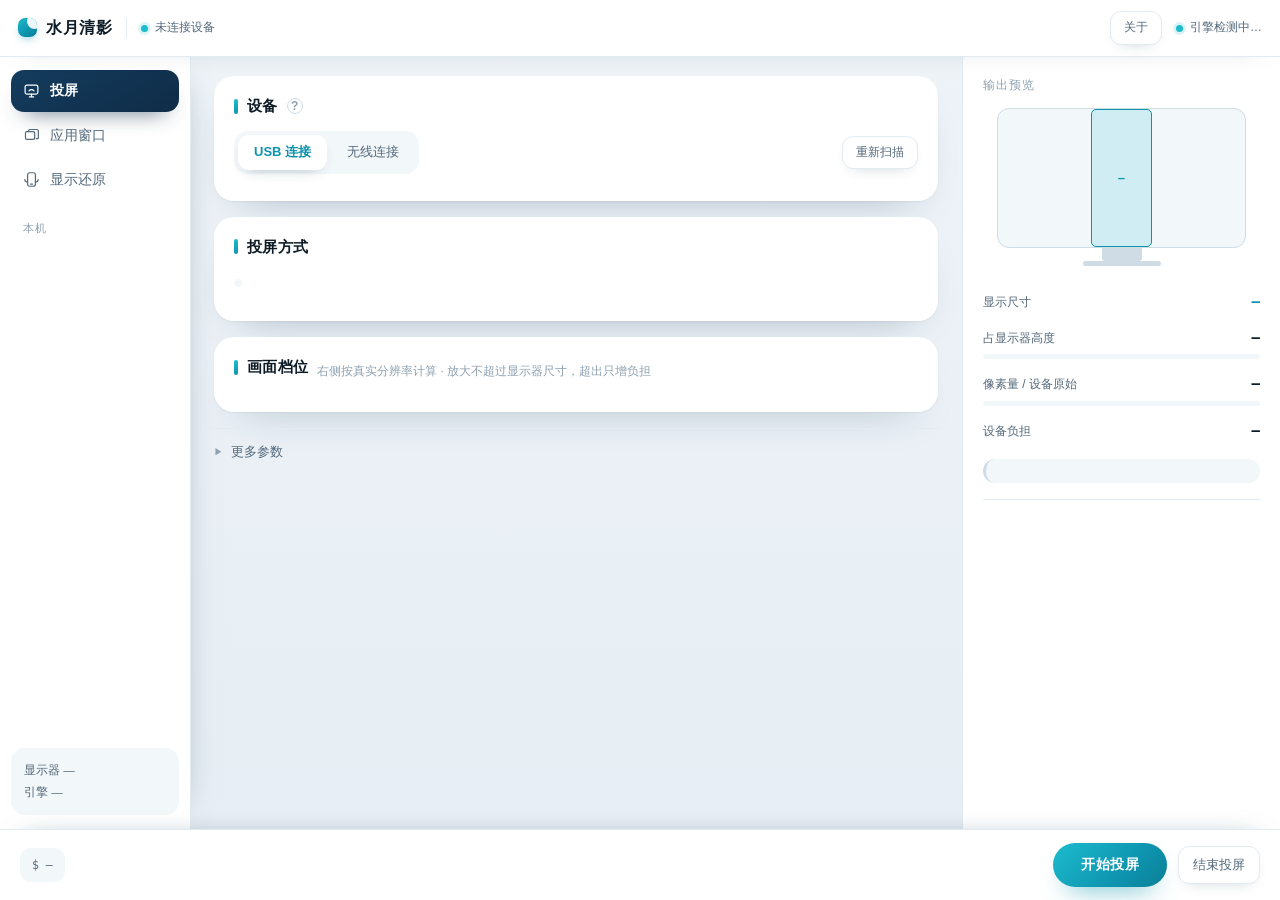
==== index.html @ 142f42d7 "Release 0.1.3: fix update check TLS and stop showing the engine path - .NET 4.0 defaults to TLS 1.0," ====
<!DOCTYPE html>
<html lang="zh-CN">
<head>
<meta charset="utf-8">
<title>水月清影 ScreenZoom</title>
<style>
:root{
  /* 冷调浅底：蓝灰背景 + 纯白卡片，靠阴影分层，不靠描边 */
  --bg:#e9eff5; --surface:#fff; --sunken:#f2f7fa; --line:#e3ebf2; --line-strong:#cfdce6;
  --text:#0d1b26; --text-2:#54697b; --text-3:#8ea1b0;
  --accent:#0e93ae; --accent-2:#1cbccd; --accent-soft:#e3f5f9; --accent-line:#bfe7ef;
  --navy:#0f2c47; --navy-2:#143c5e;
  --warn:#b0741c; --warn-soft:#fcf3e4; --bad:#bd3a3d; --bad-soft:#fceced;
  --mono:'SF Mono','Cascadia Code',Consolas,monospace;
  --r-card:20px; --r-box:14px; --r-el:11px;
  --sh-card:0 20px 44px -28px rgba(13,45,70,.38), 0 1px 2px rgba(13,45,70,.05);
  --sh-el:0 6px 16px -10px rgba(13,45,70,.30);
  --ring:0 0 0 3px rgba(28,188,205,.20);
}
*{box-sizing:border-box;margin:0;padding:0}
body{font:13.5px/1.6 -apple-system,BlinkMacSystemFont,"Segoe UI","PingFang SC","Hiragino Sans GB","Microsoft YaHei UI","Microsoft YaHei",sans-serif;color:var(--text);background:linear-gradient(180deg,#eef3f8,#e6edf4);overflow:hidden;-webkit-font-smoothing:antialiased}
button,select,input{font:inherit;color:inherit}

.app{display:flex;flex-direction:column;height:100vh}
.top{height:56px;background:var(--surface);box-shadow:0 1px 0 var(--line),0 10px 26px -24px rgba(13,45,70,.5);display:flex;align-items:center;padding:0 18px;gap:14px;flex-shrink:0;position:relative;z-index:3}
.top .app-name{font-weight:700;font-size:16px;letter-spacing:.6px}
.top .app-name .mark{display:inline-block;width:19px;height:19px;border-radius:7px;background:linear-gradient(140deg,var(--accent-2),var(--accent) 60%,#0b7f97);vertical-align:-4px;margin-right:9px;position:relative;box-shadow:0 4px 10px -4px rgba(14,147,174,.7);overflow:hidden}
.top .app-name .mark::after{content:'';position:absolute;width:15px;height:15px;border-radius:50%;background:var(--surface);right:-5px;top:-4px;opacity:.92}
.top .div{width:1px;height:20px;background:var(--line)}
.top .sp{flex:1}
.link{display:flex;align-items:center;gap:7px;font-size:12px;color:var(--text-2)}
.link i{width:7px;height:7px;border-radius:50%;background:var(--accent-2);box-shadow:0 0 0 3px rgba(28,188,205,.16)}
.link.off i{background:var(--line-strong);box-shadow:none}
.iconbtn{background:var(--surface);border:1px solid var(--line);border-radius:var(--r-el);padding:6px 13px;font-size:12px;color:var(--text-2);cursor:pointer;transition:.16s;box-shadow:var(--sh-el)}
.iconbtn:hover{border-color:var(--accent-line);color:var(--accent);background:var(--accent-soft)}

.body{flex:1;display:flex;min-height:0}
.nav{width:190px;background:var(--surface);box-shadow:1px 0 0 var(--line),14px 0 34px -30px rgba(13,45,70,.55);padding:14px 11px;flex-shrink:0;display:flex;flex-direction:column}
.nav a{display:flex;align-items:center;gap:10px;padding:10px 12px;border-radius:13px;color:var(--text-2);font-size:13.5px;cursor:pointer;margin-bottom:3px;transition:.16s}
.nav a svg{width:17px;height:17px;flex-shrink:0;stroke:currentColor;fill:none;stroke-width:1.7;stroke-linecap:round;stroke-linejoin:round}
.nav a:hover{background:var(--sunken);color:var(--text)}
.nav a.on{background:linear-gradient(150deg,var(--navy-2),var(--navy));color:#fff;font-weight:600;box-shadow:0 12px 22px -14px rgba(15,44,71,.85)}
.nav .grp{font-size:11px;color:var(--text-3);padding:16px 12px 6px;letter-spacing:1.2px}
.nav .meta{margin-top:auto;padding:12px 13px;border-radius:var(--r-box);background:var(--sunken);font-size:11.5px;color:var(--text-2);line-height:1.9}
.nav .meta b{color:var(--text);font-variant-numeric:tabular-nums}

.main{flex:1;padding:20px 24px;overflow:auto;min-width:0}
.sec{background:var(--surface);border:0;border-radius:var(--r-card);padding:18px 20px;margin-bottom:16px;box-shadow:var(--sh-card)}
.h{display:flex;align-items:baseline;gap:9px;margin-bottom:13px}
.h b{font-size:15px;font-weight:700;letter-spacing:.3px;display:inline-flex;align-items:center;gap:9px}
.h b::before{content:'';width:4px;height:15px;border-radius:3px;background:linear-gradient(180deg,var(--accent-2),var(--accent));flex-shrink:0}
.h span{font-size:12px;color:var(--text-3)}

.rows{border:1px solid var(--line);border-radius:var(--r-box);background:var(--surface);overflow:hidden}
.rows:empty{display:none}
.vsep{height:1px;background:var(--line);margin:15px 0 12px}
.subh{font-size:12.5px;color:var(--text-3);margin-bottom:9px}
.row{display:flex;align-items:center;gap:12px;padding:13px 15px;cursor:pointer;border-bottom:1px solid var(--line);transition:background .14s}
.row:last-child{border-bottom:0}
.row:hover{background:var(--sunken)}
.row.on{background:var(--accent-soft)}
.row .ic{width:34px;height:34px;border-radius:12px;border:0;background:var(--sunken);display:flex;align-items:center;justify-content:center;font-size:16px;flex-shrink:0;color:var(--accent);transition:.16s}
.row .ic svg{width:18px;height:18px;stroke:currentColor;fill:none;stroke-width:1.7;stroke-linecap:round;stroke-linejoin:round}
.row.on .ic{background:#fff;box-shadow:var(--sh-el)}
.row .ic.ai{overflow:hidden;font-size:14px;font-weight:700}
.row .ic.ai img{width:34px;height:34px;display:block;object-fit:contain}
.row .nm{font-size:13.5px;font-weight:600}
.row .mt{font-size:11.5px;color:var(--text-3);margin-top:2px;font-variant-numeric:tabular-nums}
.row .addr{font-size:11px;color:var(--text-3);opacity:.8;margin-top:1px;font-variant-numeric:tabular-nums;letter-spacing:.3px}
.row .sp{flex:1}
.tag{font-size:11px;padding:3px 10px;border-radius:999px;background:var(--sunken);color:var(--text-2);border:1px solid var(--line)}
.tag.ok{background:var(--accent-soft);color:var(--accent);border-color:var(--accent-line)}
.tag.no{color:var(--text-3)}
.wnote{font-size:11.5px;color:var(--text-3);margin-top:3px;line-height:1.55}
.check{width:17px;height:17px;border-radius:50%;border:1.6px solid var(--line-strong);flex-shrink:0;position:relative;transition:.16s}
.row.on .check{border-color:var(--accent);background:linear-gradient(140deg,var(--accent-2),var(--accent))}
.row.on .check::after{content:'';position:absolute;left:5px;top:1.5px;width:4.5px;height:9px;border:solid #fff;border-width:0 1.8px 1.8px 0;transform:rotate(42deg)}

.seg{display:inline-flex;background:var(--sunken);border:0;border-radius:14px;padding:4px;gap:4px}
.seg button{border:0;background:transparent;font-size:13px;color:var(--text-2);padding:7px 16px;border-radius:11px;cursor:pointer;display:flex;align-items:center;gap:7px;transition:.16s}
.seg button:hover{color:var(--text)}
.seg button.on{background:var(--surface);color:var(--accent);font-weight:600;box-shadow:0 6px 16px -10px rgba(13,45,70,.45)}
.seg button .dot{width:5px;height:5px;border-radius:50%;background:var(--line-strong)}
.seg button.on .dot{background:var(--accent-2);box-shadow:0 0 0 3px rgba(28,188,205,.18)}
.desc{font-size:12px;color:var(--text-3);margin-top:10px;line-height:1.7}

.tier .rd{width:16px;height:16px;border-radius:50%;border:1.6px solid var(--line-strong);flex-shrink:0;position:relative;transition:.16s}
.tier.on .rd{border-color:var(--accent)}
.tier.on .rd::after{content:'';position:absolute;inset:3.5px;border-radius:50%;background:linear-gradient(140deg,var(--accent-2),var(--accent))}
.tier .size{font-family:var(--mono);font-size:11.5px;color:var(--text-2);margin-right:10px;font-variant-numeric:tabular-nums}
.pill{font-size:11px;padding:3px 10px;border-radius:999px;background:var(--sunken);color:var(--text-2);border:1px solid var(--line)}
.pill.hi{background:var(--warn-soft);color:var(--warn);border-color:#f0ddba}
.pill.no{background:var(--bad-soft);color:var(--bad);border-color:#f3d7d8}
.tier.dim{opacity:.45}
.tier.off{opacity:.45;cursor:not-allowed}

.disc{border-top:1px solid var(--line);padding-top:13px}
.disc>summary{list-style:none;cursor:pointer;font-size:12.5px;color:var(--text-2);display:flex;align-items:center;gap:8px}
.disc>summary::-webkit-details-marker{display:none}
.disc>summary .chev{font-size:9px;color:var(--text-3);transition:transform .18s}
.disc[open]>summary .chev{transform:rotate(90deg)}
.fields{display:flex;flex-wrap:wrap;gap:20px;padding:14px 0 2px 18px}
.field label{display:block;font-size:11.5px;color:var(--text-3);margin-bottom:5px}
.field select{background:var(--surface);border:1px solid var(--line-strong);border-radius:var(--r-el);padding:7px 10px;font-size:12.5px;min-width:136px;transition:.16s}
.field select:focus{outline:none;border-color:var(--accent-2);box-shadow:var(--ring)}

.out{width:318px;border-left:1px solid var(--line);background:var(--surface);padding:20px;flex-shrink:0;overflow:auto}
.out .h2{font-size:11.5px;color:var(--text-3);margin-bottom:14px;letter-spacing:1px}
.mon{position:relative;margin:0 14px 24px}
.scr{width:100%;aspect-ratio:16/9;border:1.6px solid var(--line-strong);border-radius:12px;background:var(--sunken);display:flex;align-items:center;justify-content:center;position:relative}
.shot{background:rgba(28,188,205,.16);border:1.6px solid var(--accent);border-radius:5px;display:flex;align-items:center;justify-content:center;min-width:4px;min-height:4px;transition:width .32s cubic-bezier(.2,.7,.3,1),height .32s cubic-bezier(.2,.7,.3,1)}
.shot b{font-family:var(--mono);font-size:10.5px;color:var(--accent);font-weight:600;white-space:nowrap}
.shot.dead{background:repeating-linear-gradient(45deg,#fbeff0,#fbeff0 4px,#f6e3e4 4px,#f6e3e4 8px);border-color:var(--bad)}
.shot.dead b{color:var(--bad)}
.neck{width:40px;height:13px;background:var(--line-strong);margin:0 auto;border-radius:0 0 3px 3px}
.base{width:78px;height:5px;background:var(--line-strong);margin:0 auto;border-radius:3px}
.reads{display:flex;flex-direction:column;gap:13px}
.rw{display:flex;align-items:baseline;justify-content:space-between}
.rw .k{font-size:12px;color:var(--text-2)}
.rw .v{font-family:var(--mono);font-size:14px;font-weight:600;font-variant-numeric:tabular-nums}
.rw .v.ok{color:var(--accent)}.rw .v.hi{color:var(--warn)}.rw .v.no{color:var(--bad)}
.meter{height:5px;background:var(--sunken);border-radius:3px;overflow:hidden;margin-top:6px}
.meter i{display:block;height:100%;background:linear-gradient(90deg,var(--accent-2),var(--accent));border-radius:3px;transition:width .32s cubic-bezier(.2,.7,.3,1)}
.meter.hi i{background:linear-gradient(90deg,#e2a645,var(--warn))}.meter.no i{background:linear-gradient(90deg,#d9636a,var(--bad))}
.call{margin-top:18px;padding:12px 14px 12px 15px;background:var(--sunken);border-radius:var(--r-box);border-left:3px solid var(--line-strong);font-size:12px;color:var(--text-2);line-height:1.75}
.call.warn{border-left-color:var(--warn);background:var(--warn-soft);color:#6d4a15}
.call.bad{border-left-color:var(--bad);background:var(--bad-soft);color:#7c2f31}
.call b{color:var(--text);font-weight:600}
.casts{margin-top:16px;border-top:1px solid var(--line);padding-top:14px}
.casts .ch{font-size:11.5px;color:var(--text-3);letter-spacing:1px;margin-bottom:9px}
.casts .none{font-size:12px;color:var(--text-3);line-height:1.7;padding:4px 0}
.casts .cast{display:flex;align-items:center;gap:8px;border:1px solid var(--line);background:var(--sunken);border-radius:13px;padding:9px 11px;margin-bottom:7px}
.casts .cn{font-size:12.5px;font-weight:600}
.casts .cm{font-size:11.5px;color:var(--text-3);margin-top:2px;font-variant-numeric:tabular-nums}
.casts .cast .sp{flex:1}
.casts .cast .b2{padding:5px 11px;font-size:11.5px}

/* ── 信息提示：悬浮/点击显示说明，保持界面精简 ── */
.tip{display:inline-flex;align-items:center;justify-content:center;width:16px;height:16px;border-radius:50%;border:1px solid var(--line-strong);color:var(--text-3);font-size:10px;font-weight:700;cursor:help;position:relative;background:var(--surface);flex-shrink:0;line-height:1;vertical-align:middle;transition:.16s}
.tip:hover,.tip.open{color:var(--accent);border-color:var(--accent);background:var(--accent-soft)}
.tip .bub{display:none}
#bubHost{position:fixed;top:0;left:0;z-index:999;pointer-events:none;display:none}
#bubHost.show{display:block}
#bubHost .bub{position:absolute;width:max-content;max-width:min(310px,calc(100vw - 24px));background:var(--navy);color:#e9f2f8;font-size:11.5px;line-height:1.75;font-weight:400;padding:11px 14px;border-radius:13px;box-shadow:0 18px 40px -14px rgba(9,28,46,.6);text-align:left;white-space:normal;overflow-wrap:break-word;word-break:break-word}
#bubHost .bub b{color:#fff}
#bubHost .bub::before{content:'';position:absolute;left:var(--ar,50%);top:-5px;transform:translateX(-50%) rotate(45deg);width:10px;height:10px;background:var(--navy)}
#bubHost .bub.up::before{top:auto;bottom:-5px}
.tip.inline{margin-left:6px}
.chk{display:inline-flex;align-items:center;gap:5px;font-size:11.5px;color:var(--text-2);cursor:pointer;user-select:none;margin-left:4px}
.chk input{accent-color:var(--accent);cursor:pointer}

.foot{border-top:1px solid var(--line);background:var(--surface);padding:13px 20px;display:flex;align-items:center;gap:11px;flex-shrink:0;box-shadow:0 -12px 28px -26px rgba(13,45,70,.6)}
.cmd{font-family:var(--mono);font-size:11.5px;color:var(--text-2);background:var(--sunken);border:0;border-radius:var(--r-el);padding:8px 12px;max-width:560px;overflow:hidden;text-overflow:ellipsis;white-space:nowrap}
.cmd em{color:var(--accent);font-style:normal}
.foot .sp{flex:1}
.b2{background:var(--surface);border:1px solid var(--line);border-radius:var(--r-el);padding:8px 14px;font-size:12.5px;color:var(--text-2);cursor:pointer;transition:.16s;box-shadow:var(--sh-el)}
.b2:hover{border-color:var(--accent-line);color:var(--accent);background:var(--accent-soft)}
.go{background:linear-gradient(135deg,var(--accent-2),var(--accent) 65%,#0b7f97);color:#fff;border:0;border-radius:999px;padding:11px 28px;font-size:13.5px;font-weight:700;letter-spacing:.5px;cursor:pointer;box-shadow:0 14px 26px -14px rgba(14,147,174,.75)}
.go:hover{filter:brightness(1.06)}
.go:disabled{background:var(--line-strong);box-shadow:none;cursor:not-allowed;filter:none}

.searchrow{display:flex;gap:9px;margin-bottom:12px}
.searchrow input{flex:1;background:var(--surface);border:1px solid var(--line-strong);border-radius:var(--r-el);padding:9px 12px;font-size:13px;transition:.16s}
.searchrow input:focus{outline:none;border-color:var(--accent-2);box-shadow:var(--ring)}
.chips{display:flex;flex-wrap:wrap;gap:7px}
.chip{border:1px solid var(--line);background:var(--surface);border-radius:999px;padding:6px 14px;font-size:12.5px;cursor:pointer;color:var(--text-2);transition:.16s;box-shadow:var(--sh-el)}
.chip:hover{border-color:var(--accent-line);color:var(--accent);background:var(--accent-soft)}
.empty{font-size:12.5px;color:var(--text-3);padding:20px 4px;line-height:1.85;border:1px dashed var(--line-strong);border-radius:var(--r-box);background:var(--sunken);text-align:center}
.empty .act{color:var(--accent);font-weight:600;cursor:pointer}
.empty .act:hover{text-decoration:underline}
.wifi{margin-top:11px;border:1px solid var(--line);border-radius:var(--r-box);background:var(--sunken);padding:15px 16px}
.wifi .wt{font-size:12px;color:var(--text-2);line-height:1.85;margin-bottom:12px}
.wifi .wr{display:flex;gap:9px;align-items:center}
.wifi input{flex:1;min-width:0;background:var(--surface);border:1px solid var(--line-strong);border-radius:var(--r-el);padding:8px 11px;font-size:12.5px;color:var(--text);font-family:inherit;transition:.16s}
.wifi input:focus{outline:none;border-color:var(--accent-2);box-shadow:var(--ring)}
.wifi .wm{margin-top:12px;font-size:12px;color:var(--text-2);line-height:1.85;white-space:pre-line}
.wifi .wm:empty{display:none}
.wifi .wm.bad{color:var(--bad)}
.toast{position:fixed;bottom:70px;left:50%;transform:translateX(-50%) translateY(12px);background:var(--navy);color:#fff;font-size:12.5px;padding:11px 18px;border-radius:13px;opacity:0;transition:.22s;pointer-events:none;box-shadow:0 20px 40px -16px rgba(9,28,46,.6)}
.toast.show{opacity:1;transform:translateX(-50%)}
.toast.bad{background:var(--bad)}
.page{display:none}.page.on{display:block}
.side-only{display:none}
@media(min-width:0){.side-only{display:block}}
.modal{position:fixed;inset:0;z-index:50;display:flex;align-items:center;justify-content:center}
.modal[hidden]{display:none}
.mask{position:absolute;inset:0;background:rgba(9,25,40,.42);backdrop-filter:blur(2px)}
.box{position:relative;background:var(--surface);border:0;border-radius:24px;padding:26px 28px;width:352px;box-shadow:0 40px 80px -24px rgba(9,28,46,.5);text-align:center}
.ab-title{font-size:16px;font-weight:700;letter-spacing:.4px}
.ab-meta{font-size:11.5px;color:var(--text-3);margin-top:6px;line-height:1.75;word-break:break-all}
.ab-up{margin-top:16px;padding:13px 15px;border:0;border-radius:var(--r-box);background:var(--sunken);text-align:left}
.ab-up-row{display:flex;align-items:center;justify-content:space-between;gap:10px;font-size:12px;color:var(--text-2)}
.ab-up-row b{font-family:var(--mono);color:var(--text)}
.ab-up-msg{display:none;margin-top:10px;font-size:12px;line-height:1.8;word-break:break-word}
.ab-up-msg.show{display:block}
.ab-up-msg.ok{color:var(--text-3)}
.ab-up-msg.new{color:var(--accent)}
.ab-up-msg.bad{color:var(--bad)}
.ab-notes{margin-top:10px;padding-top:10px;border-top:1px dashed var(--line-strong);color:var(--text-2);max-height:168px;overflow:auto}
.ab-go{display:inline-block;margin-top:11px;color:var(--accent);font-weight:650;text-decoration:none;border-bottom:1px dotted var(--accent)}
.ab-sep{height:1px;background:var(--line);margin:16px 0}
.ab-don b{font-size:13.5px}
.ab-don p{font-size:12px;color:var(--text-2);margin:8px 0;line-height:1.75}
.ab-don img{width:200px;height:200px;border:1px solid var(--line);border-radius:16px;padding:9px;background:#fff;object-fit:contain}
.ab-lic{font-size:11px;color:var(--text-3);margin:14px 0}
.ab-lic a{color:var(--accent);text-decoration:none;border-bottom:1px dotted var(--accent-line)}
</style>
</head>
<body>
<div class="app">
  <div class="top">
    <div class="app-name"><span class="mark"></span>水月清影</div>
    <div class="div"></div>
    <div class="link" id="topLink"><i></i><span>未连接设备</span></div>
    <span class="sp"></span>
    <button class="iconbtn" id="btnAbout">关于</button>
    <div class="link" id="topEngine"><i></i><span>引擎检测中…</span></div>
  </div>

  <div class="body">
    <div class="nav">
      <a class="on" data-page="cast"><svg viewBox="0 0 24 24"><rect x="3" y="4.5" width="18" height="12.5" rx="2.5"/><path d="M9 21h6M12 17v4"/><path d="M8.5 12.5a4.5 4.5 0 0 1 7 0"/></svg><span>投屏</span></a>
      <a data-page="wins"><svg viewBox="0 0 24 24"><rect x="3.5" y="6.5" width="13" height="11" rx="2"/><path d="M8 6.5V4.8a1.3 1.3 0 0 1 1.3-1.3h10.4A2 2 0 0 1 21.7 5.5V15a1.3 1.3 0 0 1-1.3 1.3h-1.9"/></svg><span>应用窗口</span></a>
      <a data-page="conn"><svg viewBox="0 0 24 24"><rect x="6.5" y="2.5" width="11" height="19" rx="2.8"/><path d="M10.5 18.5h3"/><path d="M2.5 12a3.5 3.5 0 0 0 3.5 3.5"/><path d="M21.5 12a3.5 3.5 0 0 1-3.5 3.5"/></svg><span>显示还原</span></a>
      <div class="grp">本机</div>
      <div class="meta" id="navMeta">显示器 —<br>引擎 —</div>
    </div>

    <div class="main">
      <!-- 投屏 -->
      <div class="page on" id="pg-cast">
        <div class="sec">
          <div class="h" style="align-items:center"><b>设备</b>
            <span class="tip">?<span class="bub">USB 即插即现；无线设备需首次配对，之后自动连接。找到设备后点一下选中，再往下选投屏方式与档位。</span></span>
          </div>
          <div style="display:flex;align-items:center;gap:9px;margin-bottom:9px">
            <div class="seg" id="devTab">
              <button class="on" data-t="usb">USB 连接</button>
              <button data-t="wifi">无线连接</button>
            </div>
            <span style="flex:1"></span>
            <button class="iconbtn" id="btnScan">重新扫描</button>
          </div>
          <div class="wifi" id="wifiPanel" hidden>
            <div class="wt">开启无线调试后点右上角「重新扫描」，自动发现局域网设备，首次连接填配对码。<span class="tip inline">?<span class="bub">开启无线调试（ADB over Wi-Fi，TLS 加密通道）后，本机自动扫描局域网设备，找到的直接点「连接」。首次连接需输入配对码（无线调试页会显示），配对密钥持久保存在设备端，之后重开无需再配；连接端口由系统随机分配，本工具每次自动发现，无需记忆。手动输入仅为扫描不到时的兜底。</span></span></div>
            <div class="wm" id="wifiScanMsg" style="margin:0 0 9px"></div>
            <div class="rows" id="wifiDevs"></div>
            <div class="wt" style="margin-top:10px;margin-bottom:0">扫描不到？确认无线调试开着、屏幕没锁。或用手动输入：</div>
            <div class="wr">
              <input id="wifiIp" placeholder="IP，如 192.168.3.12">
              <input id="wifiPort" placeholder="端口" maxlength="6" style="max-width:104px">
              <input id="wifiCode" placeholder="配对码，首次才填" maxlength="8" style="max-width:168px">
              <button class="iconbtn" id="btnWifiGo">连接</button>
            </div>
            <div class="wm" id="wifiMsg"></div>
            <label class="chk" style="margin-top:8px"><input type="checkbox" id="chkAutoRe"> 启动时自动重连上次设备</label>
          </div>
          <div class="rows" id="devs" style="margin-top:10px"></div>
        </div>
        <div class="sec">
          <div class="h"><b>投屏方式</b></div>
          <div class="seg" id="seg"></div>
          <div class="desc" id="segDesc"></div>
        </div>
        <div class="sec">
          <div class="h"><b>画面档位</b><span>右侧按真实分辨率计算 · 放大不超过显示器尺寸，超出只增负担</span></div>
          <div class="rows" id="tiers"></div>
        </div>
        <details class="disc">
          <summary><span class="chev">▶</span>更多参数</summary>
          <div class="fields">
            <div class="field"><label>码率</label><select id="fBitrate"><option>12M</option><option>8M</option><option>16M</option><option>24M</option></select></div>
            <div class="field"><label>帧率</label><select id="fFps"><option value="60">60</option><option value="30">30（更省性能）</option></select></div>
          </div>
        </details>
      </div>

      <!-- 应用窗口（虚拟屏电脑模式） -->
      <div class="page" id="pg-wins">
        <div class="sec">
          <div class="h"><b>虚拟屏电脑模式</b>
            <span class="tip">?<span class="bub">电脑键鼠操作一块独立桌面，掌机按键/触屏不控制虚拟屏画面。虚拟屏与掌机主屏互不影响，适合在电脑上并排使用多个应用。</span></span>
            <span style="flex:1"></span>
            <button class="iconbtn" id="btnVdClean">清理残留虚拟屏</button>
          </div>
          <div class="wm" id="vdInfo"></div>
          <div class="fields" style="padding-left:0">
            <div class="field"><label>虚拟屏模板</label><select id="fVd"></select></div>
            <div class="field"><label>码率</label><select id="fVdBitrate"><option>12M</option><option>8M</option><option>16M</option><option>24M</option></select></div>
          </div>
          <div class="wr" style="gap:8px;margin-top:4px;margin-bottom:2px">
            <input id="tmplName" placeholder="新模板名" style="max-width:120px">
            <input id="tmplSize" placeholder="如 1920x1080/320" style="max-width:160px">
            <button class="b2" id="btnTmplSave">存为模板</button>
            <button class="b2" id="btnTmplDel">删当前模板</button>
          </div>
        </div>
        <div class="sec">
          <div class="h"><b>设备应用</b>
            <span class="tip">?<span class="bub">点「打开」把应用启动到虚拟屏；没有虚拟屏会自动先建一块。列表读取设备已安装的应用，本地缓存增量解析；默认只显示第三方应用，勾选「显示系统应用」可包含系统应用。</span></span>
            <label class="chk"><input type="checkbox" id="chkShowSys"> 显示系统应用</label>
            <span style="flex:1"></span>
            <button class="iconbtn" id="btnAppsRefresh">刷新列表</button>
          </div>
          <div class="searchrow">
            <input id="appFilter" placeholder="搜应用包名，如 retroarch / ppsspp / dolphin">
          </div>
          <div class="rows" id="appsBox"></div>
        </div>
        <div class="sec">
          <div class="h"><b>手动方式</b><span>扫不到或想开空白屏时兜底</span></div>
          <div class="searchrow">
            <input id="appName" placeholder="输应用名，几个字就行（也可直接输包名）">
            <button class="b2" id="btnBlank">开空白屏</button>
          </div>
          <div class="chips" id="recent"></div>
          <div class="desc" id="winDesc"></div>
        </div>
      </div>

      <!-- 显示还原 -->
      <div class="page" id="pg-conn">
        <div class="sec">
          <div class="h"><b>分辨率还原</b><span>改过画面档位但没自动还原时用这里</span></div>
          <div class="rows" id="restoreBox"></div>
          <label class="chk" style="margin-top:11px"><input type="checkbox" id="chkRestoreClose" checked> 结束投屏后还原设备参数</label>
        </div>
      </div>
    </div>

    <aside class="out" id="outPanel">
      <div class="h2" id="monLabel">输出预览</div>
      <div class="mon">
        <div class="scr"><div class="shot" id="shot" style="width:25%;height:100%"><b id="shotT">—</b></div></div>
        <div class="neck"></div><div class="base"></div>
      </div>
      <div class="reads">
        <div class="rw"><span class="k">显示尺寸</span><span class="v ok" id="vSize">—</span></div>
        <div>
          <div class="rw"><span class="k">占显示器高度</span><span class="v" id="vH">—</span></div>
          <div class="meter"><i id="mH" style="width:0"></i></div>
        </div>
        <div>
          <div class="rw"><span class="k">像素量 / 设备原始</span><span class="v" id="vPx">—</span></div>
          <div class="meter hi"><i id="mPx" style="width:0"></i></div>
        </div>
        <div class="rw"><span class="k">设备负担</span><span class="v" id="vCost">—</span></div>
      </div>
      <div class="call" id="call"></div>
      <div class="casts" id="castList"></div>
    </aside>
  </div>

  <div class="foot">
    <div class="cmd" id="cmd">$ —</div>
    <span class="sp"></span>
    <button class="go" id="btnGo">开始投屏</button>
    <button class="b2" id="btnStop">结束投屏</button>
  </div>
</div>
<div class="toast" id="toast"></div>

<div class="modal" id="aboutModal" hidden>
  <div class="mask"></div>
  <div class="box">
    <div class="ab-title">水月清影 ScreenZoom</div>
    <div class="ab-meta" id="aboutMeta">—</div>
    <div class="ab-up">
      <div class="ab-up-row"><span>当前版本 <b id="upVer">—</b></span><button class="b2" id="btnCheckUpd">检查更新</button></div>
      <div class="ab-up-msg" id="upMsg"></div>
    </div>
    <div class="ab-sep"></div>
    <div class="ab-don">
      <b>支持作者</b>
      <p>开发不易，如果这个软件对你有帮助，可以随手支持一下，codex的额度真的不够用啦，哭哭~</p>
      <img src="alipay_reward_qr.png" alt="支付宝打赏二维码">
      <p>打赏完全自愿，不影响任何功能使用。</p>
      <button class="b2" id="btnSaveQr">保存二维码到桌面</button>
    </div>
    <div class="ab-lic">GPL-3.0 开源协议 · <a href="https://github.com/lvlvturancao/ScrZoom" data-ext>GitHub 源码</a></div>
    <button class="go" id="btnAboutClose">关闭</button>
  </div>
</div>

<script>
/* ── 界面脚本报错回传给本机程序，写进 debug.log ── */
function __report(m, l) { try { window.chrome.webview.postMessage({ id: 0, action: '__jserror', payload: { msg: String(m), line: String(l == null ? '-' : l) } }); } catch (e) { } }
window.onerror = (m, s, l) => { __report(m, l); };
window.addEventListener('unhandledrejection', ev => { const r = ev.reason; __report('promise: ' + ((r && r.message) || r), (r && r.lineNumber) || '-'); });
__report('页面脚本已启动 webview=' + !!(window.chrome && window.chrome.webview), 0);

/* ── 与本机程序的通信桥 ── */
let __seq = 0; const __pend = {};
function call(action, payload) {
  return new Promise((resolve, reject) => {
    const id = ++__seq;
    __pend[id] = resolve;
    window.chrome.webview.postMessage({ id, action, payload: payload || {} });
    setTimeout(() => { if (__pend[id]) { delete __pend[id]; reject(new Error('本机程序无响应')); } }, 40000);
  });
}
window.__cb = (id, result) => { const f = __pend[id]; if (f) { delete __pend[id]; f(result); } };
const api = {
  scan: () => call('scan'),
  monitor: () => call('monitor'),
  state: () => call('state'),
  launchMirror: (o) => call('launch-mirror', { id: o.id, fullscreen: o.fullscreen ? '1' : '0', bitrate: o.bitrate, fps: o.fps }),
  launchScaled: (o) => call('launch-scaled', { id: o.id, kind: o.kind, factor: String(o.factor || ''), monW: String(o.monW), monH: String(o.monH), bitrate: o.bitrate, fps: o.fps }),
  launchWindow: (o) => call('launch-window', { id: o.id, app: o.app || '', size: o.size, bitrate: o.bitrate }),
  windows: () => call('windows'),
  closeWindows: () => call('close-windows'),
  sessions: () => call('sessions'),
  closeSession: (pid) => call('close-session', { pid: String(pid) }),
  closeDevice: (id) => call('close-device', { id }),
  settings: () => call('settings'),
  setRestore: (on) => call('set-restore', { on: on ? '1' : '0' }),
  vdList: (id) => call('vd-list', { id }),
  vdCleanup: (id) => call('vd-cleanup', { id }),
  vdTemplates: () => call('vd-templates'),
  vdTemplateSave: (o) => call('vd-template-save', o),
  vdTemplateDelete: (name) => call('vd-template-delete', { name }),
  appsList: (id) => call('apps-list', { id }),
  appIcon: (id, pkg) => call('app-icon', { id, pkg }),
  appsLaunch: (o) => call('apps-launch', o),
  restore: (id) => call('restore', { id }),
  toWireless: (id) => call('to-wireless', { id }),
  toWired: (id) => call('to-wired', { id }),
  discover: () => call('wifi-discover'),
  restartAdb: () => call('wifi-restart-adb'),
  reconnectLast: () => call('reconnect-last'),
  disconnect: (addr) => call('wifi-disconnect', { addr: addr || '' }),
  wifiForget: (addr) => call('wifi-forget', { addr }),
  wifiConnect: (o) => call('wifi-connect', { ip: o.ip || '', port: o.port || '', code: o.code || '' }),
  recentApps: () => call('recent-apps'),
  about: () => call('about'),
  checkUpdate: () => call('check-update'),
  saveRewardQr: () => call('save-reward-qr')
};

const MON = { w: 1920, h: 1080 };

// 行内图标：统一线性描边，随文字颜色走
const IC = {
  usb:  '<svg viewBox="0 0 24 24"><rect x="3" y="5" width="18" height="12" rx="2.4"/><path d="M8.5 21h7M12 17v4"/><path d="M7.5 13.5h4"/></svg>',
  wifi: '<svg viewBox="0 0 24 24"><path d="M4 9.8a11.5 11.5 0 0 1 16 0"/><path d="M7.4 13.4a6.8 6.8 0 0 1 9.2 0"/><circle cx="12" cy="17.8" r="1.3"/></svg>',
  win:  '<svg viewBox="0 0 24 24"><rect x="3.5" y="6.5" width="13" height="11" rx="2"/><path d="M8 6.5V4.8a1.3 1.3 0 0 1 1.3-1.3h10.4A2 2 0 0 1 21.7 5.5V15a1.3 1.3 0 0 1-1.3 1.3h-1.9"/></svg>',
  undo: '<svg viewBox="0 0 24 24"><path d="M4.2 11.2a7.8 7.8 0 1 1 2.3 6.4"/><path d="M3.4 5.8v5.4h5.4"/></svg>'
};
let devs = [], devId = null, mode = 'mirror', tier = 0, mon = { w: 1920, h: 1080 }, wifiFound = [], devTab = 'usb';
const $ = id => document.getElementById(id);
const esc = s => String(s == null ? '' : s).replace(/[&<>"]/g, c => ({'&':'&amp;','<':'&lt;','>':'&gt;','"':'&quot;'}[c]));

function toast(msg, bad) {
  const t = $('toast'); t.textContent = msg; t.className = 'toast show' + (bad ? ' bad' : '');
  setTimeout(() => { t.className = 'toast'; }, 2600);
}
function cur() { return devs.find(d => d.id === devId); }
function nums(d) {
  const [pw, ph] = String(d.physicalSize || '0x0').split('x').map(Number);
  const [cw, ch] = String(d.currentSize || d.physicalSize || '0x0').split('x').map(Number);
  const dpi = +d.physicalDpi || 0, cdpi = +d.currentDpi || dpi;
  return { pw, ph, cw: cw || pw, ch: ch || ph, dpi, cdpi };
}

// 档位表：按设备真实分辨率 + 真实显示器算
function tiersFor(d) {
  if (!d) return [];
  const { pw, ph, cw, ch, dpi } = nums(d);
  if (!pw) return [];
  const isPad = /rotate|anbernic|rg /i.test((d.name || '') + (d.model || ''));
  const showW = (w, h) => [Math.round(Math.min(mon.w, mon.h * w / h)), mon.h];
  const out = [];
  if (mode === 'mirror') {
    // 镜像只缩不放：屏幕装不下才缩，小画面保持原尺寸。scrcpy 不会把低分辨率放大
    const k = Math.min(1, mon.w / cw, mon.h / ch);
    const s = [Math.round(cw * k), Math.round(ch * k)];
    out.push({ nm: '原始分辨率', ds: `按设备当前 ${cw}×${ch} 点对点输出，不缩放不放大`, size: s, px: 1, cost: '无增加', cls: '',
      tip: k < 1
        ? `设备当前 ${cw}×${ch}，比显示器高，窗口会等比缩到 ${s[0]}×${s[1]}。像素来自设备，不插值。要更大得用「高清渲染」。`
        : `设备当前 ${cw}×${ch}，按原尺寸开窗，一个像素对一个像素，不放大。想填满屏幕用「高清渲染」。`,
      run: () => api.launchMirror({ id: d.id, fullscreen: false, size: s[0] + '×' + s[1], bitrate: $('fBitrate').value, fps: $('fFps').value }),
      cmd: '仅镜像（默认参数）' });
    out.push({ nm: '全屏显示', ds: '隐藏窗口边框铺满屏幕，按 Alt+F 随时切换', size: s, px: 1, cost: '无增加', cls: '',
      tip: '全屏只是去掉边框，画面像素不变，<b>不会更清楚</b>。要更清楚用「高清渲染」。',
      run: () => api.launchMirror({ id: d.id, fullscreen: true, size: s[0] + '×' + s[1], bitrate: $('fBitrate').value, fps: $('fFps').value }),
      cmd: '--fullscreen' });
    return out;
  }
  if (mode === 'scale') {
    // 设备横屏（rot 1/3）时按横屏方向放大：重绘基准宽高互换，窗口预览与上限判断都跟随
    const land = (d.rot === 1 || d.rot === 3);
    const bw = land ? ph : pw, bh = land ? pw : ph;
    const mk = (nm, k, extra) => {
      const w = Math.round(bw * k), h = Math.round(bh * k);
      const s = showW(w, h);
      // 重绘分辨率已覆盖显示器（宽高都不小于显示器）→ 窗口不会再变大，继续放大纯浪费
      const over = w >= mon.w && h >= mon.h;
      return Object.assign({ nm,
        ds: over ? '已达显示器上限 ' + mon.w + '×' + mon.h : '像素量 ' + (k * k).toFixed(2) + ' 倍',
        size: s, px: k * k,
        cost: over ? '不再增加' : (k <= 1 ? '无增加' : k < 1.8 ? '中等负载' : '高负载'),
        cls: over ? '' : (k <= 1 ? '' : k < 1.8 ? 'hi' : 'no'),
        off: over,
        tip: over ? `重绘 ${w}×${h} 已超过显示器 ${mon.w}×${mon.h}，窗口不会更大，再放大只增加设备负担，已停用。` : undefined,
        run: () => api.launchScaled({ id: d.id, kind: 'factor', factor: k, monW: mon.w, monH: mon.h, bitrate: $('fBitrate').value, fps: $('fFps').value }),
        cmd: 'wm size ' + w + 'x' + h + ' · wm density ' + Math.round(dpi * k) }, extra || {});
    };
    out.push(mk('1.0× 重绘', 1));
    out.push(mk('1.5× 重绘', 1.5));
    out.push(mk('2.0× 重绘', 2));
    const kFit = Math.min(mon.w / bw, mon.h / bh);
    out.push({ nm: '等比最大化', ds: '保持设备比例放大到显示器边界，不变形', size: showW(Math.round(bw * kFit), Math.round(bh * kFit)),
      px: kFit * kFit, cost: kFit <= 1 ? '无增加' : '中等负载', cls: kFit <= 1 ? '' : 'hi',
      tip: `取宽、高两个方向较小的比值 ${kFit.toFixed(2)}，保证不变形又能撑到屏幕边界。换更大显示器会自动提高。`,
      run: () => api.launchScaled({ id: d.id, kind: 'fit', monW: mon.w, monH: mon.h, bitrate: $('fBitrate').value, fps: $('fFps').value }),
      cmd: 'wm size ' + Math.round(bw * kFit) + 'x' + Math.round(bh * kFit) });
    const fillPx = (mon.w * mon.h) / (pw * ph);
    out.push({ nm: '满屏填充', ds: '把设备分辨率改成显示器分辨率，画面铺满无黑边', size: [mon.w, mon.h], px: fillPx,
      cost: fillPx > 1.6 ? '高负载' : '略降', cls: fillPx > 1.6 ? 'hi' : '',
      tip: `画面改成 ${mon.w}×${mon.h} 比例，铺满无黑边。<b>设备自己那块屏会显示异常</b>；部分设备不接受这个尺寸（掌机实测最宽只到物理屏两倍），启动后按实际接受值显示。改档位前请先关掉正在用的应用。`,
      run: () => api.launchScaled({ id: d.id, kind: 'fill', monW: mon.w, monH: mon.h, bitrate: $('fBitrate').value, fps: $('fFps').value }),
      cmd: 'wm size ' + mon.w + 'x' + mon.h + ' · --fullscreen' });
    if (isPad) out.forEach(t => { if (t.nm === '1.0× 重绘') t.dim = true; });
    return out;
  }
  const vd = $('fVd').value.split('/')[0].split('x').map(Number);
  return [{ nm: '应用独立屏', ds: '为单个应用创建虚拟屏与独立窗口（' + $('fVd').value + '）', size: vd, px: (vd[0] * vd[1]) / (pw * ph),
    cost: '每窗口累加', cls: 'hi',
    tip: '竖屏应用会把自己的窗口转成竖的（实测 B站、微信都会），横屏应用保持横屏。<b>每多开一个窗口，编码负担累加一份</b>。掌机的前端不会在第二块屏上画东西，那里会黑屏。',
    run: () => { switchPage('wins'); }, cmd: '--new-display=' + $('fVd').value }];
}
function at() { const l = tiersFor(cur()); if (tier >= l.length) tier = 0; return l[tier]; }
function modeDesc() {
  return { mirror: '设备屏幕原样投出，一个窗口。兼容性最好，所有设备都支持。',
    scale: '让设备以更高分辨率重绘画面，同样窗口里更清晰，代价是设备负载明显增加。设备横屏时自动按横屏方向放大。',
    multi: '每个应用一块虚拟屏、一个独立窗口，电脑上可同时并排显示多个应用。' }[mode];
}

function renderTop() {
  const d = cur();
  $('topLink').className = 'link' + (d ? '' : ' off');
  $('topLink').innerHTML = '<i></i><span>' + (d ? (d.via === 'usb' ? '有线已连接' : '无线已连接 · ' + d.id) : '未连接设备') + '</span>';
  $('navMeta').innerHTML = `显示器 <b>${mon.w}×${mon.h}</b><br>引擎 <b>${esc(window.__engineVer || '—')}</b><br>已开窗口 <b id="navWins">—</b>`;
}
function renderDevs() {
  // 已连接设备按连接方式切换显示：USB tab 只列有线，无线 tab 只列无线
  const list = devs.filter(d => (devTab === 'wifi' ? d.via === 'wireless' : d.via === 'usb'));
  $('devs').innerHTML = list.length ? list.map(d => {
    const cur = String(d.currentSize || '');
    const phy = String(d.physicalSize || '');
    const sizeTxt = cur && phy && cur !== phy ? `当前 ${cur} · 物理 ${phy}` : (cur || phy || '?');
    const dpiTxt = (d.currentDpi && d.physicalDpi && d.currentDpi !== d.physicalDpi)
      ? `${d.currentDpi}dpi · 物理 ${d.physicalDpi}` : `${d.currentDpi || d.physicalDpi || '?'}dpi`;
    const viaTxt = d.via === 'usb' ? '有线' : '无线';
    const addrRow = d.via === 'wireless' ? `<div class="mt addr">${esc(d.id)}</div>` : '';
    const disBtn = d.via === 'wireless' ? `<button class="b2" data-dis="${esc(d.id)}" title="断开无线连接">断开</button>` : '';
    return `<div class="row ${d.id === devId ? 'on' : ''}" data-id="${esc(d.id)}">
      <span class="ic">${d.via === 'usb' ? IC.usb : IC.wifi}</span>
      <div><div class="nm">${esc(d.name || d.model || d.id)}</div>
      <div class="mt">${esc(sizeTxt)} · Android ${esc(d.android || '?')} · ${esc(dpiTxt)}</div>${addrRow}</div>
      <span class="sp"></span>
      <span class="tag ok">已连接 · ${viaTxt}</span>${disBtn}
      <span class="check"></span></div>`;
  }).join('') : (devTab === 'wifi'
    ? '<div class="empty">没有已连接无线设备。用上方「扫描局域网」发现并连接。</div>'
    : '<div class="empty">没有已连接 USB 设备。插上数据线并打开 USB 调试后点「重新扫描」。</div>');
  [].forEach.call($('devs').querySelectorAll('.row'), r => r.onclick = () => { devId = r.dataset.id; tier = 0; renderAll(); });
  [].forEach.call($('devs').querySelectorAll('button[data-dis]'), b => b.onclick = (e) => { e.stopPropagation(); wifiDisconnect(b.dataset.dis); });
  const ea = $('devs').querySelector('.empty .act'); if (ea) ea.onclick = () => refresh();
}
function renderSeg() {
  const items = [['mirror', '屏幕镜像'], ['scale', '高清渲染'], ['multi', '多屏实例']];
  $('seg').innerHTML = items.map(([k, t]) =>
    `<button class="${k === mode ? 'on' : ''}" data-k="${k}"><span class="dot"></span>${t}</button>`).join('');
  [].forEach.call($('seg').querySelectorAll('button'), b => b.onclick = () => { mode = b.dataset.k; tier = 0; renderAll(); });
  const short = { mirror: '原样镜像，兼容性最好', scale: '更高分辨率重绘，更清晰', multi: '每应用一块屏，可并排' }[mode];
  $('segDesc').innerHTML = '<span class="tip inline">?<span class="bub">' + modeDesc() + '</span></span>' + short;
}
function renderTiers() {
  const l = tiersFor(cur());
  $('tiers').innerHTML = l.length ? l.map((t, i) =>
    `<div class="row tier ${i === tier ? 'on' : ''} ${t.dim ? 'dim' : ''} ${t.off ? 'off' : ''}" data-i="${i}"${t.off ? ' data-off="1"' : ''}>
      <span class="rd"></span><div><div class="nm">${esc(t.nm)}</div><div class="mt">${esc(t.ds)}</div></div>
      <span class="sp"></span><span class="size">${t.size[0]}×${t.size[1]}</span>
      <span class="pill ${t.cls}">${esc(t.cost)}</span>
      ${t.tip ? '<span class="tip">?<span class="bub">' + t.tip + '</span></span>' : ''}</div>`).join('')
    : '<div class="empty">先选一台设备。</div>';
  [].forEach.call($('tiers').querySelectorAll('.tier'), x => x.onclick = () => { if (x.dataset.off === '1') return; tier = +x.dataset.i; renderAll(); });
}
function renderOut() {
  const t = at(), live = !!(t && t.size && t.size[0]);
  $('monLabel').textContent = `输出预览 · 你的显示器 ${mon.w}×${mon.h}`;
  const shot = $('shot');
  shot.style.width = Math.max(2, live ? t.size[0] / mon.w * 100 : 0) + '%';
  shot.style.height = Math.max(2, live ? t.size[1] / mon.h * 100 : 0) + '%';
  shot.className = 'shot' + (live ? '' : ' dead');
  $('shotT').textContent = live ? t.size[0] + '×' + t.size[1] : '无信号';
  $('vSize').textContent = live ? t.size[0] + ' × ' + t.size[1] : '—';
  $('vSize').className = 'v ' + (live ? 'ok' : 'no');
  $('vH').textContent = live ? Math.round(t.size[1] / mon.h * 100) + '%' : '—';
  $('mH').style.width = (live ? Math.min(100, t.size[1] / mon.h * 100) : 0) + '%';
  $('vPx').textContent = t && t.px ? t.px.toFixed(2) + '×' : '—';
  $('mPx').style.width = (t ? Math.min(100, t.px / 4 * 100) : 0) + '%';
  $('vCost').textContent = t ? t.cost : '—';
  $('vCost').className = 'v ' + (t ? (t.cls === 'no' ? 'no' : t.cls === 'hi' ? 'hi' : 'ok') : '');
  const call = $('call');
  call.innerHTML = t
    ? '<span class="tip">?<span class="bub">' + (t.tip || '当前档位的详细说明。') + '</span></span><b>' + esc(t.nm) + '</b><span style="opacity:.85"> · ' + esc(t.cost || '') + '</span>'
    : '<span class="tip">?<span class="bub">选一台设备，选好投屏方式与档位，点下方「开始投屏」。</span></span>选一台设备开始。';
  call.className = 'call ' + (t ? (t.cls === 'no' ? 'bad' : t.cls === 'hi' ? 'warn' : '') : '');
  $('cmd').innerHTML = '$ scrcpy ' + (t ? '<em>' + esc(t.cmd) + '</em>' : '');
  $('btnGo').disabled = !live;
}
let castCount = 0;
async function renderWins() {
  const list = await api.sessions();
  const box = $('castList');
  const arr = Array.isArray(list) ? list : [];
  castCount = arr.length;
  const stop = $('btnStop');
  if (stop) stop.disabled = castCount === 0;
  if (!box) return castCount;
  if (!castCount) {
    box.innerHTML = '<div class="ch">正在投屏</div><div class="none">还没有投屏。选好设备与档位，点右下角开始。</div>';
    return 0;
  }
  box.innerHTML = '<div class="ch">正在投屏</div>' + arr.map(x =>
    `<div class="cast"><div><div class="cn">${esc(x.deviceName || x.deviceId)}</div>
      <div class="cm">${esc(x.mode)} · ${esc(x.size || '—')} · ${esc(x.startedAt)}</div></div>
      <span class="sp"></span><button class="b2" data-pid="${x.pid}">关闭</button></div>`).join('');
  [].forEach.call(box.querySelectorAll('button[data-pid]'), b => b.onclick = async () => {
    b.disabled = true;
    const r = await api.closeSession(b.dataset.pid);
    toast((r && r.ok) ? '已关闭这一路' : '这一路可能已经关了', !(r && r.ok));
    await refresh(); await renderWins();
  });
  return castCount;
}
async function renderConn() {
  const st = await api.state();
  $('restoreBox').innerHTML = st
    ? `<div class="row"><span class="ic">${IC.undo}</span><div><div class="nm">有未还原的改动</div><div class="mt">设备 ${esc(st.id)} · 应还原成 ${esc(st.sizeOverride || '原始')} / ${esc(st.dpiOverride || '原始')}</div></div>
       <span class="sp"></span><button class="b2" id="btnDoRestore">立即还原</button></div>`
    : `<div class="row"><span class="ic">${IC.undo}</span><div><div class="nm">没有未还原的记录</div><div class="mt">如需强制还原为设备原始分辨率，点右侧按钮</div></div>
       <span class="sp"></span><button class="b2" id="btnDoRestore">还原原始分辨率</button></div>`;
  $('btnDoRestore').onclick = async () => {
    if (!d) return toast('没有在线设备', true);
    await api.restore(d.id);
    toast('已还原设备分辨率与显示大小');
    await refresh();
  };
}
async function renderRecent() {
  const list = await api.recentApps();
  $('recent').innerHTML = list.length ? list.map(a => `<span class="chip" data-a="${esc(a)}">${esc(a)}</span>`).join('')
    : '<span class="empty">还没有记录。第一次打开应用后，名字会出现在这里。</span>';
  [].forEach.call($('recent').querySelectorAll('.chip'), c => c.onclick = () => { $('appName').value = c.dataset.a; openApp(); });
  $('winDesc').innerHTML = '点一个应用就新开一块屏、一个窗口。<span class="tip inline">?<span class="bub">部分设备（如掌机）的前端不会在第二块屏上画东西，虚拟屏内实测纯黑；手机 / PC 上的应用正常显示。</span></span>';
}
async function openApp() {
  const d = cur(); if (!d) return toast('先选设备', true);
  const name = $('appName').value.trim();
  const r = await api.launchWindow({ id: d.id, app: name, size: $('fVd').value, bitrate: $('fVdBitrate').value });
  if (!r.ok) return toast('启动失败：' + (r.error || ''), true);
  toast(name ? '正在为「' + name + '」开窗口，手机上找应用要几秒' : '已开一块空白屏');
  $('appName').value = '';
  await renderRecent(); renderVdInfo(); setTimeout(renderWins, 3000);
}

/* ── P0：虚拟屏模板 + 残留清理 + 设备应用列表 ── */
async function renderVdTemplates() {
  const r = await api.vdTemplates();
  const all = [].concat((r && r.presets) || [], (r && r.custom) || []);
  if (!all.length) return;
  const grp = (items, label) => {
    const opts = items.map(t => `<option value="${esc(t.size)}">${esc(t.name)} · ${esc(t.size)}</option>`).join('');
    return opts ? '<optgroup label="' + label + '">' + opts + '</optgroup>' : '';
  };
  const land = [], port = [];
  all.forEach(t => {
    const p = String(t.size || '').split('/')[0].split('x').map(Number);
    (p.length === 2 && p[1] > p[0] ? port : land).push(t);
  });
  $('fVd').innerHTML = grp(land, '横屏') + grp(port, '竖屏');
}
async function renderVdInfo() {
  const d = cur();
  if (!d) { $('vdInfo').textContent = ''; return; }
  try {
    const r = await api.vdList(d.id);
    const list = (r && r.displays) || [];
    $('vdInfo').textContent = list.length
      ? '当前虚拟屏：' + list.map(x => '#' + x.id).join('、') + '（共 ' + list.length + ' 个）。正常关窗口会自动释放，异常断开才会残留。'
      : '当前没有虚拟屏。点下方应用「打开」会自动创建。';
  } catch (e) { $('vdInfo').textContent = '查询失败：' + e.message; }
}
async function vdClean() {
  const d = cur(); if (!d) return toast('先选设备', true);
  const r = await api.vdCleanup(d.id);
  const rs = (r && r.removed) || [];
  const ok = rs.filter(x => x.ok).length, bad = rs.length - ok;
  toast(bad ? '清理：成功 ' + ok + ' 个，失败 ' + bad + ' 个（该设备无 remove 权限，可重启设备清除）'
        : (rs.length ? '已清理 ' + ok + ' 个残留虚拟屏' : '没有残留虚拟屏'));
  renderVdInfo();
}
let appsCache = [], appsShowSys = false;
const appsIconCache = new Map();
async function renderApps() {
  const d = cur();
  if (!d) { appsCache = []; $('appsBox').innerHTML = '<div class="empty">先选设备。</div>'; return; }
  $('appsBox').innerHTML = '<div class="empty">正在读取设备应用列表…</div>';
  try {
    const r = await api.appsList(d.id);
    if (!r.ok) { $('appsBox').innerHTML = '<div class="empty">' + esc(r.error || '读取失败') + '</div>'; return; }
    appsCache = r.apps || [];
    paintApps();
  } catch (e) { $('appsBox').innerHTML = '<div class="empty">读取失败：' + esc(e.message) + '</div>'; }
}
function paintApps() {
  const kw = $('appFilter').value.trim().toLowerCase();
  let list = appsCache.filter(a => (appsShowSys || !a.sys) && (!kw || a.pkg.toLowerCase().indexOf(kw) >= 0)).slice(0, 80);
  $('appsBox').innerHTML = list.length ? list.map(a => {
    const pkg = a.pkg, dot = pkg.lastIndexOf('.');
    const short = dot >= 0 ? pkg.substring(dot + 1) : pkg;
    const ic = appsIconCache.get(pkg);
    return `<div class="row">
      <span class="ic ai">${ic ? '<img src="' + ic + '" alt="">' : esc((short.charAt(0) || '?').toUpperCase())}</span>
      <div><div class="nm">${esc(pkg)}</div><div class="mt">${a.activity ? '启动入口 ' + esc(a.activity) : (a.sys ? '系统应用' : '未解析到启动入口')}</div></div>
      <span class="sp"></span>
      <button class="b2" data-pkg="${esc(pkg)}" data-act="${esc(a.activity || '')}">打开</button>
    </div>`;
  }).join('') : (appsCache.length ? '<div class="empty">没匹配到，换个关键词。</div>' : '<div class="empty">设备上没有应用。</div>');
  [].forEach.call($('appsBox').querySelectorAll('button'), b => b.onclick = () => openInVd(b.dataset.pkg, b.dataset.act));
  loadIcons(list);
}
async function loadIcons(list) {
  const d = cur(); if (!d) return;
  const queue = list.map(a => a.pkg).filter(p => !appsIconCache.has(p));
  let i = 0;
  async function worker() {
    while (i < queue.length) {
      const pkg = queue[i++];
      try {
        const r = await api.appIcon(d.id, pkg);
        if (r && r.ok && r.png) { appsIconCache.set(pkg, r.png); patchIcon(pkg, r.png); }
        else appsIconCache.set(pkg, null);
      } catch (e) { appsIconCache.set(pkg, null); }
    }
  }
  for (let k = 0; k < 6; k++) worker();
}
function patchIcon(pkg, png) {
  [].forEach.call($('appsBox').querySelectorAll('.row'), row => {
    const btn = row.querySelector('button[data-pkg]');
    if (btn && btn.dataset.pkg === pkg) {
      const ic = row.querySelector('.ic.ai');
      if (ic) ic.innerHTML = '<img src="' + png + '" alt="">';
    }
  });
}
async function openInVd(pkg, act) {
  const d = cur(); if (!d) return toast('先选设备', true);
  const r = await api.appsLaunch({ id: d.id, pkg, activity: act, size: $('fVd').value });
  if (!r.ok) return toast('启动失败：' + (r.error || '未知'), true);
  toast((r.created ? '已创建虚拟屏 #' + r.displayId + ' 并启动 ' : '已在虚拟屏 #' + r.displayId + ' 启动 ') + pkg);
  renderVdInfo(); setTimeout(renderWins, 3000);
}
async function tmplSave() {
  const n = $('tmplName').value.trim(), s = $('tmplSize').value.trim();
  if (!n || !s) return toast('模板名和分辨率都要填', true);
  const r = await api.vdTemplateSave({ name: n, size: s });
  if (!r.ok) return toast(r.error || '保存失败', true);
  $('tmplName').value = ''; $('tmplSize').value = '';
  await renderVdTemplates();
  const opts = $('fVd').options;
  for (let i = 0; i < opts.length; i++) if (opts[i].text.indexOf(n) === 0) { $('fVd').selectedIndex = i; break; }
  toast('已保存模板「' + n + '」');
}
async function tmplDelete() {
  const sel = $('fVd').selectedOptions[0];
  if (!sel) return toast('先选一个模板', true);
  const name = sel.text.split('·')[0].trim();
  const r = await api.vdTemplateDelete(name);
  if (r && r.ok) { toast('已尝试删除「' + name + '」（内置模板不可删）'); await renderVdTemplates(); }
}

function renderAll() { renderTop(); renderDevs(); renderSeg(); renderTiers(); renderOut(); }
function switchPage(k) {
  [].forEach.call(document.querySelectorAll('.nav a'), a => a.classList.toggle('on', a.dataset.page === k));
  [].forEach.call(document.querySelectorAll('.page'), p => p.classList.toggle('on', p.id === 'pg-' + k));
  $('outPanel').style.display = k === 'cast' ? '' : 'none';
  if (k === 'wins') { renderVdTemplates(); renderVdInfo(); renderApps(); renderRecent(); renderWins(); }
  if (k === 'conn') renderConn();
}
async function refresh() {
  const r = await api.scan();
  if (r.error) { $('devs').innerHTML = '<div class="empty">' + esc(r.error) + '</div>'; return; }
  devs = r.devices || [];
  window.__engineVer = r.version || '未找到';
  $('topEngine').innerHTML = '<i></i><span>scrcpy ' + esc(r.version || '未找到') + '</span>';
  if (devId && !devs.find(d => d.id === devId)) devId = null; // 不自动选中，由用户点击设备卡片选择
  tier = 0;
  renderAll(); renderConn(); renderWins();
  maybeAutoReconnect();
}
// 折中策略：上次用过的设备启动时自动重连（配对过的地址秒连、不打扰其它设备）；新设备仍手动连接
let lastAutoAt = 0, lastAutoTried = null;
async function maybeAutoReconnect() {
  if (localStorage.getItem('syrAutoRe') === '0') return; // 开关关闭
  if (Date.now() - lastAutoAt < 15000) return; // 防抖：15 秒内只尝试一次
  lastAutoAt = Date.now();
  const r = await api.reconnectLast();
  const addr = r && r.addr;
  if (!addr || lastAutoTried === addr) return; // 没有记录，或同一地址已尝试过
  lastAutoTried = addr;
  if (r && r.ok) { await refresh(); toast('已自动重连上次设备 ' + addr); }
}

[].forEach.call(document.querySelectorAll('.nav a'), a => a.onclick = () => switchPage(a.dataset.page));
$('btnScan').onclick = async () => { await refresh(); if (!$('wifiPanel').hidden) await discoverOnce(); };

async function discoverOnce() {
  const msg = $('wifiScanMsg');
  msg.className = 'wm';
  msg.textContent = '正在局域网里找已开启的无线调试…';
  try {
    const found = await api.discover();
    // 双保险：后端已排除连着设备，这里再用当前设备列表按 IP 兜一道，避免两处判定不一致时重复显示
    const online = new Set((devs || []).map(d => String(d.id || '').split(':')[0]).filter(Boolean));
    wifiFound = (Array.isArray(found) ? found : []).filter(f => !online.has(String(f.addr || '').split(':')[0]));
    const newOnes = wifiFound.filter(f => f.kind !== 'known');
    const known = wifiFound.filter(f => f.kind === 'known');
    const onlineWifi = (devs || []).some(d => d.via === 'wireless');
    if (!newOnes.length && !known.length) {
      msg.textContent = onlineWifi
        ? '没有新的可连接设备，已连接的设备在下方列表里。'
        : '没扫到无线调试广播。确认手机上那个开关是开着的、屏幕没锁，或用手动输入。';
      if (!wifiFound.length) {
        msg.innerHTML = '没扫到无线调试广播。确认手机上开关开着、屏幕没锁，或用手动输入。<button class="b2" id="btnAdbRestart" style="margin-left:8px;padding:2px 9px">重启 adb 服务再扫</button>';
        const br = $('btnAdbRestart');
        if (br) br.onclick = async () => {
          br.disabled = true;
          const r = await api.restartAdb();
          toast((r && r.ok ? 'adb 服务已重启，正在重新扫描（已断开设备需重连）' : ('重启失败：' + ((r && r.text) || ''))), !(r && r.ok));
          await discoverOnce();
          br.disabled = false;
        };
      }
      $('wifiDevs').innerHTML = '';
      return;
    }
    msg.textContent = newOnes.length && known.length
      ? '上面是新扫到的设备，下面是不发发现信号、靠常用地址找回的设备。'
      : (newOnes.length ? '扫到的设备点右侧「连接」即可。'
                        : '这些设备不发送发现信号，靠上次用过的地址找回，点「连接」即可。');
    renderWifiDevs();
  } catch (e) {
    msg.textContent = '发现过程出错：' + e.message;
  }
}
function renderWifiDevs() {
  // 连着设备已被后端排除，这里列的都是待连接的
  $('wifiDevs').innerHTML = wifiFound.map(f => {
    const isKnown = f.kind === 'known';
    const nm = f.name || f.addr;
    const sub = f.name ? `<div class="addr">${esc(f.addr)}</div>` : '';
    const tag = isKnown
      ? `<span class="tag no">常用 · ${f.state === 'gone' ? '机器不在线' : '连不上'}</span>`
      : (f.kind === 'connect' ? '<span class="tag">可直连</span>' : '<span class="tag no">需配对</span>');
    const kind = isKnown ? 'connect' : f.kind;
    const note = isKnown && f.note ? `<div class="wnote">${esc(f.note)}</div>` : '';
    const forget = isKnown ? `<button class="b2" data-act="forget" data-addr="${esc(f.addr)}">忘记</button>` : '';
    return `<div class="row"><span class="ic">${IC.wifi}</span>
      <div><div class="nm">${esc(nm)}</div>${sub}${note}</div>
      <span class="sp"></span>${tag}<button class="b2" data-act="con" data-addr="${esc(f.addr)}" data-kind="${esc(kind)}">连接</button>${forget}</div>`;
  }).join('');
  [].forEach.call($('wifiDevs').querySelectorAll('button'), b => {
    if (b.dataset.act === 'forget') b.onclick = async () => {
      const r = await api.wifiForget(b.dataset.addr);
      toast(r && r.ok ? '已忘记 ' + b.dataset.addr : '忘记失败：' + ((r && r.text) || ''), !(r && r.ok));
      await discoverOnce();
    };
    else b.onclick = () => wifiQuickConnect(b.dataset.addr, b.dataset.kind);
  });
}
async function wifiQuickConnect(addr, kind) {
  const [ip, port] = addr.split(':');
  $('wifiIp').value = ip; $('wifiPort').value = port;
  if (kind === 'pairing') {
    if (!$('wifiCode').value.trim()) {
      $('wifiCode').focus();
      const m = $('wifiMsg'); m.className = 'wm bad';
      m.textContent = '这台设备还没配对过：把手机无线调试页上的配对码填进「配对码」框，再点一次「连接」。配对成功后以后不用再输。';
      return;
    }
  }
  wifiGo();
}
async function wifiDisconnect(addr) {
  const r = await api.disconnect(addr);
  toast(r.ok ? '已断开 ' + addr : '断开失败：' + (r.error || r.text), !r.ok);
  await discoverOnce(); await refresh();
}

async function wifiGo() {
  const ip = $('wifiIp').value.trim();
  const port = $('wifiPort').value.trim();
  const code = $('wifiCode').value.trim();
  const msg = $('wifiMsg'), btn = $('btnWifiGo');
  if (!ip) { msg.className = 'wm bad'; msg.textContent = '先填手机无线调试页上的 IP 地址，形如 192.168.3.12'; $('wifiIp').focus(); return; }
  if (!port) { msg.className = 'wm bad'; msg.textContent = '还要填端口，就是手机页面上 IP 后面那个数字'; $('wifiPort').focus(); return; }
  btn.disabled = true; btn.textContent = '连接中…';
  msg.className = 'wm'; msg.textContent = code ? '正在配对，再找投屏端口…' : '正在连接…';
  try {
    const r = await api.wifiConnect({ ip, port, code });
    msg.className = 'wm' + (r && r.ok ? '' : ' bad');
    msg.textContent = (r && r.text) || (r && r.ok ? '已连上' : '失败');
    if (r && r.ok) { await refresh(); await discoverOnce(); $('wifiCode').value = ''; }
  } catch (e) {
    msg.className = 'wm bad'; msg.textContent = '连接出错：' + e.message;
  }
  btn.disabled = false; btn.textContent = '连接';
}

function switchDevTab(k) {
  devTab = k;
  [].forEach.call($('devTab').querySelectorAll('button'), b => b.classList.toggle('on', b.dataset.t === k));
  $('wifiPanel').hidden = k !== 'wifi';
  if (k === 'wifi') { discoverOnce(); $('wifiIp').focus(); }
  renderDevs();
}
[].forEach.call($('devTab').querySelectorAll('button'), b => b.onclick = () => switchDevTab(b.dataset.t));
$('btnWifiGo').onclick = wifiGo;
['wifiIp', 'wifiPort', 'wifiCode'].forEach(id => $(id).addEventListener('keydown', e => { if (e.key === 'Enter') wifiGo(); }));
$('btnStop').onclick = async () => {
  const d = cur();
  if (!d) return toast('先选一台设备', true);
  if (!castCount) return toast('这台设备当前没有投屏', true);
  $('btnStop').disabled = true;
  const r = await api.closeDevice(d.id);
  toast((r && r.text) || '已结束投屏', !(r && r.ok));
  if (r && r.ok) await new Promise(res => setTimeout(res, 900));
  await refresh(); await renderWins();
};
(async function () {
  const cb = $('chkRestoreClose');
  if (!cb) return;
  try { const st = await api.settings(); cb.checked = !!(st && st.restoreOnClose); } catch (e) { }
  cb.onchange = async () => {
    await api.setRestore(cb.checked);
    toast(cb.checked ? '结束投屏后会还原设备参数' : '结束投屏后保持当前分辨率', false);
  };
})();
$('btnGo').onclick = async () => {
  const t = at(); if (!t || !t.run) { toast('先在设备列表里点选一台设备', true); return; }
  $('btnGo').disabled = true; $('btnGo').textContent = '启动中…';
  try {
    const r = await t.run();
    if (r && r.error) toast(r.error, true);
    else if (r && r.notice) toast(r.notice);
    else if (r && r.applied && r.applied.w) toast('已按设备实际接受值 ' + r.applied.w + '×' + r.applied.h + ' 投屏');
    setTimeout(() => { renderWins(); }, 2500);
  } catch (e) { toast('启动异常：' + e.message, true); }
  $('btnGo').textContent = '开始投屏'; $('btnGo').disabled = false;
};
$('btnBlank').onclick = () => openApp();
$('appName').addEventListener('keydown', e => { if (e.key === 'Enter') openApp(); });
$('btnVdClean').onclick = vdClean;
$('btnTmplSave').onclick = tmplSave;
$('btnTmplDel').onclick = tmplDelete;
$('btnAppsRefresh').onclick = renderApps;
$('appFilter').addEventListener('input', paintApps);
$('chkShowSys').onchange = () => { appsShowSys = $('chkShowSys').checked; paintApps(); };
$('chkAutoRe').checked = localStorage.getItem('syrAutoRe') !== '0';
$('chkAutoRe').onchange = () => localStorage.setItem('syrAutoRe', $('chkAutoRe').checked ? '1' : '0');
$('fBitrate').onchange = renderOut; $('fFps').onchange = renderOut;

/* ── 关于、打赏与更新 ── */
async function openAbout() {
  try {
    const r = await api.about();
    $('aboutMeta').textContent = '投屏引擎 scrcpy · ' + ((r && r.license) || '');
    $('upVer').textContent = (r && r.version) || '—';
  } catch (e) { }
  const msg = $('upMsg');
  msg.className = 'ab-up-msg'; msg.innerHTML = '';
  $('aboutModal').hidden = false;
}

$('btnCheckUpd').onclick = async () => {
  const btn = $('btnCheckUpd'), msg = $('upMsg');
  btn.disabled = true; btn.textContent = '检查中…';
  msg.className = 'ab-up-msg show ok'; msg.textContent = '正在联系更新服务器…';
  try {
    const r = await api.checkUpdate();
    if (r && r.ok && r.hasUpdate) {
      const u = r.remote || {};
      const mb = u.size ? ' · ' + (u.size / 1048576).toFixed(1) + ' MB' : '';
      msg.className = 'ab-up-msg show new';
      msg.innerHTML = '发现新版本 <b>' + esc(u.versionName || '') + '</b>' + mb + (u.published ? ' · ' + esc(u.published) : '')
        + (u.notes ? '<div class="ab-notes">' + esc(u.notes) + '</div>' : '')
        + (u.url ? '<a class="ab-go" href="' + esc(u.url) + '" data-ext>前往下载 →</a>' : '');
    } else if (r && r.ok) {
      msg.className = 'ab-up-msg show ok';
      msg.textContent = '已经是最新版（' + (r.local || '') + '）';
    } else {
      msg.className = 'ab-up-msg show bad';
      msg.textContent = (r && r.error) || '检查失败';
    }
  } catch (e) {
    msg.className = 'ab-up-msg show bad'; msg.textContent = '检查失败：' + e.message;
  }
  btn.disabled = false; btn.textContent = '检查更新';
};

function closeAbout() { $('aboutModal').hidden = true; }
$('btnAbout').onclick = openAbout;
$('btnAboutClose').onclick = closeAbout;
$('aboutModal').addEventListener('click', e => { if (e.target.classList.contains('mask')) closeAbout(); });
$('btnSaveQr').onclick = async () => {
  const r = await api.saveRewardQr();
  toast(r && r.ok ? '二维码已保存到桌面' : ('保存失败：' + ((r && r.error) || '')), !(r && r.ok));
};
document.addEventListener('click', e => {
  const a = e.target.closest('a[data-ext]');
  if (!a) return;
  e.preventDefault(); e.stopPropagation();
  try { window.chrome.webview.postMessage({ id: 0, action: 'open-url', payload: { url: a.href } }); } catch (err) { }
});

(async () => {
  mon = await api.monitor();
  await refresh();
  setInterval(renderWins, 5000);
})();

/* ── 提示气泡：JS 固定浮层（脱离滚动容器裁剪，自动防溢出视口） ── */
const bubHost = (() => {
  const h = document.createElement('div');
  h.id = 'bubHost';
  document.body.appendChild(h);
  return h;
})();
let bubSeq = 1;
function showBub(t) {
  const src = t.querySelector('.bub');
  if (!src || !src.textContent.trim()) return;
  bubHost.innerHTML = '';
  const c = src.cloneNode(true);
  bubHost.appendChild(c);
  const r = t.getBoundingClientRect();
  const bw = c.offsetWidth, bh = c.offsetHeight;
  let x = Math.round(r.left + r.width / 2 - bw / 2);
  let y = Math.round(r.bottom + 9);
  let up = false;
  if (y + bh > innerHeight - 8) { y = Math.round(r.top - 9 - bh); up = true; }
  if (x < 8) x = 8;
  if (x + bw > innerWidth - 8) x = innerWidth - 8 - bw;
  c.classList.toggle('up', up);
  c.style.setProperty('--ar', Math.max(8, Math.min(92, Math.round((r.left + r.width / 2 - x) / bw * 1000) / 10)) + '%');
  c.style.left = x + 'px';
  c.style.top = y + 'px';
  bubHost.classList.add('show');
}
function hideBub() { bubHost.classList.remove('show'); bubHost.innerHTML = ''; }
function clearOpen() { [].forEach.call(document.querySelectorAll('.tip.open'), x => x.classList.remove('open')); }
document.addEventListener('mouseover', e => {
  const t = e.target.closest('.tip');
  if (t && !t.classList.contains('open')) showBub(t);
}, true);
document.addEventListener('mouseout', e => {
  const t = e.target.closest('.tip');
  if (!t || t.classList.contains('open')) return;
  const to = e.relatedTarget;
  if (to && to.closest && (to.closest('.tip') || to.closest('#bubHost'))) return;
  hideBub();
}, true);
document.addEventListener('click', e => {
  const t = e.target.closest('.tip');
  if (t) {
    e.stopPropagation();
    const was = t.classList.contains('open');
    [].forEach.call(document.querySelectorAll('.tip.open'), x => x.classList.remove('open'));
    if (!was) { t.classList.add('open'); showBub(t); } else hideBub();
    return;
  }
  if (!e.target.closest('#bubHost')) {
    [].forEach.call(document.querySelectorAll('.tip.open'), x => x.classList.remove('open'));
    hideBub();
  }
});
[].forEach.call(document.querySelectorAll('.main,.out'), el => el.addEventListener('scroll', () => { clearOpen(); hideBub(); }));
window.addEventListener('resize', () => { clearOpen(); hideBub(); });
</script>
</body>
</html>
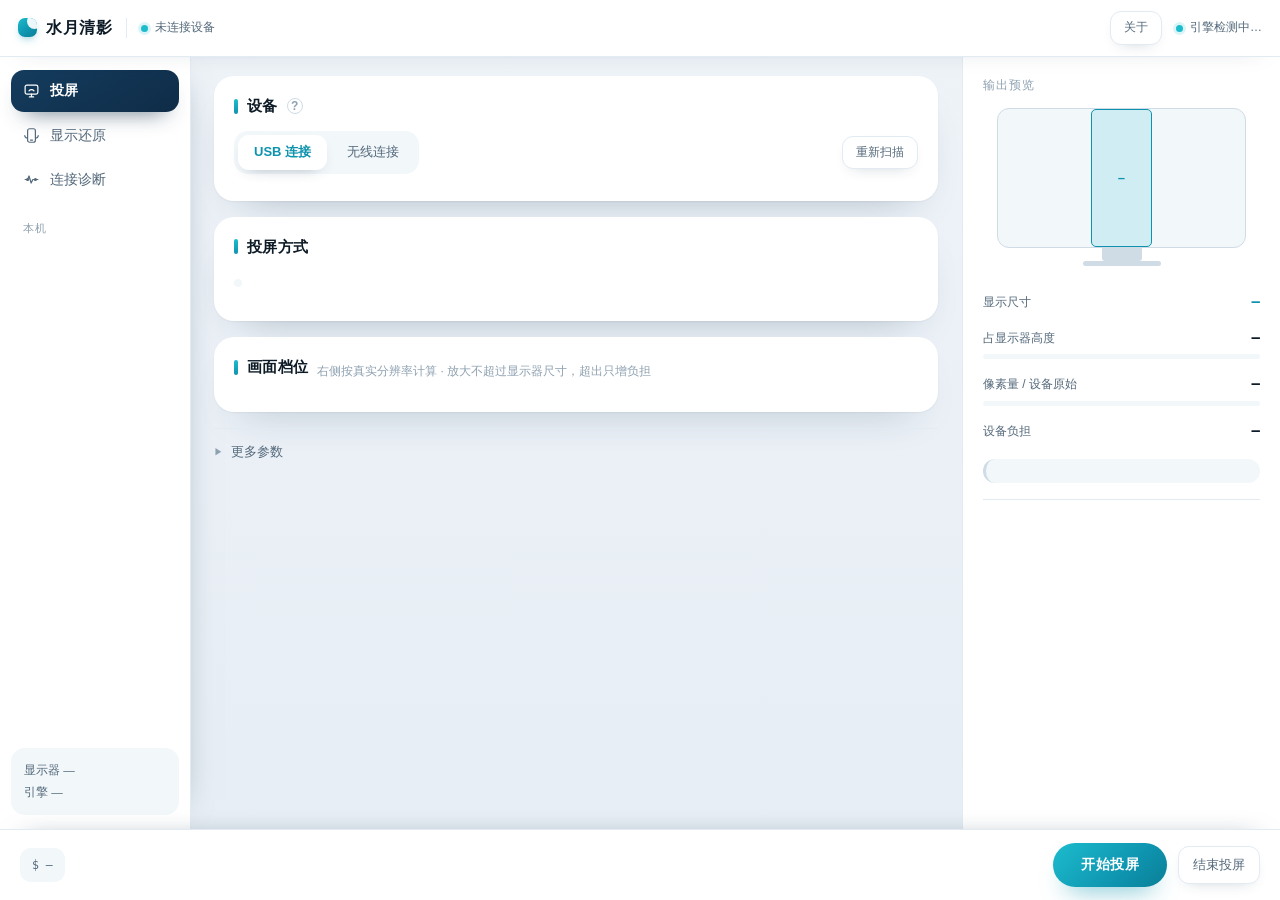
==== commit 2318c64b: "Release 0.2.0: fix high-DPI UI blur, wireless discovery, reconnect and DPI restore - Embed app.manif" ====
--- a/index.html
+++ b/index.html
@@ -82,6 +82,12 @@
 .seg button.on{background:var(--surface);color:var(--accent);font-weight:600;box-shadow:0 6px 16px -10px rgba(13,45,70,.45)}
 .seg button .dot{width:5px;height:5px;border-radius:50%;background:var(--line-strong)}
 .seg button.on .dot{background:var(--accent-2);box-shadow:0 0 0 3px rgba(28,188,205,.18)}
+.seg button.jump{color:var(--text-2)}
+.seg button.jump.dis{opacity:.45;cursor:not-allowed}
+.seg button.jump .arw{font-size:15px;line-height:1;color:var(--line-strong);margin-left:1px}
+.seg button.jump:hover .arw{color:var(--accent)}
+.h .back{border:0;background:transparent;font-size:13px;color:var(--text-2);cursor:pointer;padding:2px 6px 2px 0;font-family:inherit}
+.h .back:hover{color:var(--accent)}
 .desc{font-size:12px;color:var(--text-3);margin-top:10px;line-height:1.7}
 
 .tier .rd{width:16px;height:16px;border-radius:50%;border:1.6px solid var(--line-strong);flex-shrink:0;position:relative;transition:.16s}
@@ -103,6 +109,8 @@
 .field label{display:block;font-size:11.5px;color:var(--text-3);margin-bottom:5px}
 .field select{background:var(--surface);border:1px solid var(--line-strong);border-radius:var(--r-el);padding:7px 10px;font-size:12.5px;min-width:136px;transition:.16s}
 .field select:focus{outline:none;border-color:var(--accent-2);box-shadow:var(--ring)}
+.field input{background:var(--surface);border:1px solid var(--line-strong);border-radius:var(--r-el);padding:7px 10px;font-size:12.5px}
+.field input:focus{outline:none;border-color:var(--accent-2);box-shadow:var(--ring)}
 
 .out{width:318px;border-left:1px solid var(--line);background:var(--surface);padding:20px;flex-shrink:0;overflow:auto}
 .out .h2{font-size:11.5px;color:var(--text-3);margin-bottom:14px;letter-spacing:1px}
@@ -176,6 +184,13 @@
 .wifi .wm{margin-top:12px;font-size:12px;color:var(--text-2);line-height:1.85;white-space:pre-line}
 .wifi .wm:empty{display:none}
 .wifi .wm.bad{color:var(--bad)}
+#pg-diag .wm{margin-top:11px;font-size:12px;color:var(--text-2);line-height:1.85;white-space:pre-line}
+#pg-diag .wm:empty{display:none}
+#pg-diag .wm.bad{color:var(--bad)}
+#pg-diag .wm.ok{color:var(--accent)}
+#pg-diag .row .tick{color:#1f9d5b;font-size:16px;font-weight:700;flex-shrink:0}
+#pg-diag .b2.retry{color:var(--bad);border-color:#e6b4b5;background:var(--bad-soft)}
+#pg-diag .b2.retry:hover{color:#a12f32;border-color:var(--bad);background:#f8dedf}
 .toast{position:fixed;bottom:70px;left:50%;transform:translateX(-50%) translateY(12px);background:var(--navy);color:#fff;font-size:12.5px;padding:11px 18px;border-radius:13px;opacity:0;transition:.22s;pointer-events:none;box-shadow:0 20px 40px -16px rgba(9,28,46,.6)}
 .toast.show{opacity:1;transform:translateX(-50%)}
 .toast.bad{background:var(--bad)}
@@ -185,7 +200,7 @@
 .modal{position:fixed;inset:0;z-index:50;display:flex;align-items:center;justify-content:center}
 .modal[hidden]{display:none}
 .mask{position:absolute;inset:0;background:rgba(9,25,40,.42);backdrop-filter:blur(2px)}
-.box{position:relative;background:var(--surface);border:0;border-radius:24px;padding:26px 28px;width:352px;box-shadow:0 40px 80px -24px rgba(9,28,46,.5);text-align:center}
+.box{position:relative;background:var(--surface);border:0;border-radius:24px;padding:26px 28px;width:352px;max-height:calc(100vh - 40px);overflow:auto;box-shadow:0 40px 80px -24px rgba(9,28,46,.5);text-align:center}
 .ab-title{font-size:16px;font-weight:700;letter-spacing:.4px}
 .ab-meta{font-size:11.5px;color:var(--text-3);margin-top:6px;line-height:1.75;word-break:break-all}
 .ab-up{margin-top:16px;padding:13px 15px;border:0;border-radius:var(--r-box);background:var(--sunken);text-align:left}
@@ -202,6 +217,10 @@
 .ab-don b{font-size:13.5px}
 .ab-don p{font-size:12px;color:var(--text-2);margin:8px 0;line-height:1.75}
 .ab-don img{width:200px;height:200px;border:1px solid var(--line);border-radius:16px;padding:9px;background:#fff;object-fit:contain}
+.ab-keys h4{font-size:11.5px;color:var(--text-3);letter-spacing:1px;margin-bottom:9px;font-weight:600}
+.ab-keys .kg{display:grid;grid-template-columns:1fr auto 1fr auto;gap:7px 10px;align-items:center;font-size:12px;color:var(--text-2)}
+.ab-keys kbd{font-family:var(--mono);font-size:10.5px;background:var(--sunken);border:1px solid var(--line);border-radius:5px;padding:2px 6px;color:var(--text);white-space:nowrap}
+.ab-keys .kt{margin-top:10px;font-size:11px;color:var(--text-3);line-height:1.6}
 .ab-lic{font-size:11px;color:var(--text-3);margin:14px 0}
 .ab-lic a{color:var(--accent);text-decoration:none;border-bottom:1px dotted var(--accent-line)}
 </style>
@@ -220,8 +239,8 @@
   <div class="body">
     <div class="nav">
       <a class="on" data-page="cast"><svg viewBox="0 0 24 24"><rect x="3" y="4.5" width="18" height="12.5" rx="2.5"/><path d="M9 21h6M12 17v4"/><path d="M8.5 12.5a4.5 4.5 0 0 1 7 0"/></svg><span>投屏</span></a>
-      <a data-page="wins"><svg viewBox="0 0 24 24"><rect x="3.5" y="6.5" width="13" height="11" rx="2"/><path d="M8 6.5V4.8a1.3 1.3 0 0 1 1.3-1.3h10.4A2 2 0 0 1 21.7 5.5V15a1.3 1.3 0 0 1-1.3 1.3h-1.9"/></svg><span>应用窗口</span></a>
       <a data-page="conn"><svg viewBox="0 0 24 24"><rect x="6.5" y="2.5" width="11" height="19" rx="2.8"/><path d="M10.5 18.5h3"/><path d="M2.5 12a3.5 3.5 0 0 0 3.5 3.5"/><path d="M21.5 12a3.5 3.5 0 0 1-3.5 3.5"/></svg><span>显示还原</span></a>
+      <a data-page="diag"><svg viewBox="0 0 24 24"><path d="M3 12h3.5l2-5 3 10 2.5-5H21"/><circle cx="6.5" cy="12" r="1.4"/><circle cx="17.5" cy="12" r="1.4"/></svg><span>连接诊断</span></a>
       <div class="grp">本机</div>
       <div class="meta" id="navMeta">显示器 —<br>引擎 —</div>
     </div>
@@ -262,6 +281,10 @@
           <div class="seg" id="seg"></div>
           <div class="desc" id="segDesc"></div>
         </div>
+        <div class="sec" id="monSec" hidden>
+          <div class="h"><b>投屏目标</b><span>画面输出到哪块显示器 · 档位与满屏都按这块屏的真实分辨率算</span></div>
+          <div class="fields"><div class="field"><label>显示器</label><select id="fMon"></select></div></div>
+        </div>
         <div class="sec">
           <div class="h"><b>画面档位</b><span>右侧按真实分辨率计算 · 放大不超过显示器尺寸，超出只增负担</span></div>
           <div class="rows" id="tiers"></div>
@@ -271,19 +294,25 @@
           <div class="fields">
             <div class="field"><label>码率</label><select id="fBitrate"><option>12M</option><option>8M</option><option>16M</option><option>24M</option></select></div>
             <div class="field"><label>帧率</label><select id="fFps"><option value="60">60</option><option value="30">30（更省性能）</option></select></div>
+            <div class="field"><label>窗口宽度（留空自动）</label><input id="fWinW" placeholder="如 720" maxlength="5" style="width:104px"></div>
+          </div>
+          <div class="wr" style="margin-top:12px;gap:18px">
+            <label class="chk"><input type="checkbox" id="chkTop"> 窗口置顶</label>
+            <label class="chk"><input type="checkbox" id="chkBorderless"> 无边框（用 Alt+Q 关闭）</label>
           </div>
         </details>
       </div>
 
-      <!-- 应用窗口（虚拟屏电脑模式） -->
+      <!-- 应用投屏：从「投屏 → 应用投屏」进入的二级页面 -->
       <div class="page" id="pg-wins">
         <div class="sec">
-          <div class="h"><b>虚拟屏电脑模式</b>
-            <span class="tip">?<span class="bub">电脑键鼠操作一块独立桌面，掌机按键/触屏不控制虚拟屏画面。虚拟屏与掌机主屏互不影响，适合在电脑上并排使用多个应用。</span></span>
+          <div class="h"><button class="back" id="btnBackCast">‹ 返回投屏</button><b>应用投屏</b>
+            <span class="tip">?<span class="bub">每个应用一块虚拟屏、一个独立窗口，电脑上可同时并排多个应用。电脑键鼠操作这块独立桌面，掌机按键/触屏不控制它。竖屏应用会把自己的窗口转成竖的（实测 B站、微信都会），横屏应用保持横屏；<b>每多开一个窗口，编码负担累加一份</b>。掌机的前端不会在第二块屏上画东西，那里会黑屏。</span></span>
             <span style="flex:1"></span>
             <button class="iconbtn" id="btnVdClean">清理残留虚拟屏</button>
           </div>
           <div class="wm" id="vdInfo"></div>
+          <div id="pullHint"></div>
           <div class="fields" style="padding-left:0">
             <div class="field"><label>虚拟屏模板</label><select id="fVd"></select></div>
             <div class="field"><label>码率</label><select id="fVdBitrate"><option>12M</option><option>8M</option><option>16M</option><option>24M</option></select></div>
@@ -326,6 +355,24 @@
           <label class="chk" style="margin-top:11px"><input type="checkbox" id="chkRestoreClose" checked> 结束投屏后还原设备参数</label>
         </div>
       </div>
+      <!-- 连接诊断 -->
+      <div class="page" id="pg-diag">
+        <div class="sec">
+          <div class="h"><b>本机环境</b><span>扫不到设备时，先看这里</span>
+            <span style="flex:1"></span>
+            <button class="iconbtn" id="btnDiagRefresh">重新检测</button>
+          </div>
+          <div class="rows" id="diagBox"><div class="empty">点右上角「重新检测」。</div></div>
+        </div>
+        <div class="sec">
+          <div class="h"><b>插线一次转无线</b>
+            <span class="tip">?<span class="bub">手机用数据线连着时，直接通过 USB 读出它的局域网 IP 和监听端口，逐个试连；成功后地址记进常用地址簿，以后开机自动重连。<b>这条路完全不依赖 mDNS 广播</b>，扫描不工作的时候用它。</span></span>
+          </div>
+          <div class="wm" id="u2wMsg"></div>
+          <div class="rows" id="u2wBox"></div>
+          <button class="go" id="btnU2W" style="margin-top:10px">转成无线连接</button>
+        </div>
+      </div>
     </div>
 
     <aside class="out" id="outPanel">
@@ -370,6 +417,21 @@
       <div class="ab-up-msg" id="upMsg"></div>
     </div>
     <div class="ab-sep"></div>
+    <div class="ab-keys">
+      <h4>投屏快捷键</h4>
+      <div class="kg">
+        <span>返回</span><kbd>Alt+B</kbd>
+        <span>主页</span><kbd>Alt+H</kbd>
+        <span>最近任务</span><kbd>Alt+S</kbd>
+        <span>全屏切换</span><kbd>Alt+F</kbd>
+        <span>旋转画面</span><kbd>Alt+← / →</kbd>
+        <span>音量</span><kbd>Alt+↑ / ↓</kbd>
+        <span>电源键</span><kbd>Alt+P</kbd>
+        <span>退出投屏</span><kbd>Alt+Q</kbd>
+      </div>
+      <p class="kt">鼠标右键是返回，中键是主页，第四键是最近任务。这些键在投屏窗口上按才生效。</p>
+    </div>
+    <div class="ab-sep"></div>
     <div class="ab-don">
       <b>支持作者</b>
       <p>开发不易，如果这个软件对你有帮助，可以随手支持一下，codex的额度真的不够用啦，哭哭~</p>
@@ -400,17 +462,30 @@
   });
 }
 window.__cb = (id, result) => { const f = __pend[id]; if (f) { delete __pend[id]; f(result); } };
+// 投屏窗口的显示选项，跟着每次启动传下去；放大档固定全屏，不参与
+function winOpts(forWindowed) {
+  const o = { monIndex: String(monIdx) };
+  if (forWindowed === false) return o;   // 全屏时不给窗口尺寸/边框参数，交给 scrcpy 铺满目标屏
+  if ($('chkTop') && $('chkTop').checked) o.alwaysOnTop = '1';
+  if ($('chkBorderless') && $('chkBorderless').checked) o.borderless = '1';
+  const w = (($('fWinW') && $('fWinW').value) || '').trim();
+  if (/^\d{2,5}$/.test(w)) o.windowWidth = w;
+  return o;
+}
 const api = {
   scan: () => call('scan'),
   monitor: () => call('monitor'),
   state: () => call('state'),
-  launchMirror: (o) => call('launch-mirror', { id: o.id, fullscreen: o.fullscreen ? '1' : '0', bitrate: o.bitrate, fps: o.fps }),
-  launchScaled: (o) => call('launch-scaled', { id: o.id, kind: o.kind, factor: String(o.factor || ''), monW: String(o.monW), monH: String(o.monH), bitrate: o.bitrate, fps: o.fps }),
-  launchWindow: (o) => call('launch-window', { id: o.id, app: o.app || '', size: o.size, bitrate: o.bitrate }),
+  launchMirror: (o) => call('launch-mirror', Object.assign({ id: o.id, fullscreen: o.fullscreen ? '1' : '0', size: o.size || '', bitrate: o.bitrate, fps: o.fps }, winOpts(!o.fullscreen))),
+  launchScaled: (o) => call('launch-scaled', Object.assign({ id: o.id, kind: o.kind, factor: String(o.factor || ''), monW: String(o.monW), monH: String(o.monH), bitrate: o.bitrate, fps: o.fps }, winOpts(false))),
+  launchWindow: (o) => call('launch-window', Object.assign({ id: o.id, app: o.app || '', size: o.size, bitrate: o.bitrate, windowWidth: String(o.windowWidth || '0') }, winOpts())),
   windows: () => call('windows'),
   closeWindows: () => call('close-windows'),
   sessions: () => call('sessions'),
   closeSession: (pid) => call('close-session', { pid: String(pid) }),
+  vdPullback: (o) => call('vd-pullback', { id: o.id, displayId: String(o.displayId), pkg: o.pkg }),
+  connDiag: () => call('conn-diag'),
+  usbToWireless: (id) => call('usb-to-wireless', { id }),
   closeDevice: (id) => call('close-device', { id }),
   settings: () => call('settings'),
   setRestore: (on) => call('set-restore', { on: on ? '1' : '0' }),
@@ -421,13 +496,15 @@
   vdTemplateDelete: (name) => call('vd-template-delete', { name }),
   appsList: (id) => call('apps-list', { id }),
   appIcon: (id, pkg) => call('app-icon', { id, pkg }),
-  appsLaunch: (o) => call('apps-launch', o),
+  appsLaunch: (o) => call('apps-launch', Object.assign({}, o, winOpts())),
   restore: (id) => call('restore', { id }),
   toWireless: (id) => call('to-wireless', { id }),
   toWired: (id) => call('to-wired', { id }),
   discover: () => call('wifi-discover'),
   restartAdb: () => call('wifi-restart-adb'),
   reconnectLast: () => call('reconnect-last'),
+  relocate: (ip) => call('wifi-relocate', { ip }),
+  relocatePoll: () => call('wifi-relocate-poll'),
   disconnect: (addr) => call('wifi-disconnect', { addr: addr || '' }),
   wifiForget: (addr) => call('wifi-forget', { addr }),
   wifiConnect: (o) => call('wifi-connect', { ip: o.ip || '', port: o.port || '', code: o.code || '' }),
@@ -446,7 +523,8 @@
   win:  '<svg viewBox="0 0 24 24"><rect x="3.5" y="6.5" width="13" height="11" rx="2"/><path d="M8 6.5V4.8a1.3 1.3 0 0 1 1.3-1.3h10.4A2 2 0 0 1 21.7 5.5V15a1.3 1.3 0 0 1-1.3 1.3h-1.9"/></svg>',
   undo: '<svg viewBox="0 0 24 24"><path d="M4.2 11.2a7.8 7.8 0 1 1 2.3 6.4"/><path d="M3.4 5.8v5.4h5.4"/></svg>'
 };
-let devs = [], devId = null, mode = 'mirror', tier = 0, mon = { w: 1920, h: 1080 }, wifiFound = [], devTab = 'usb';
+let devs = [], devId = null, mode = 'mirror', tier = 0, mon = { w: 1920, h: 1080 }, wifiFound = [], devTab = 'usb', diagInfo = null;
+let monitors = [], monIdx = 0;   // 物理显示器列表 + 当前选中的投屏目标
 const $ = id => document.getElementById(id);
 const esc = s => String(s == null ? '' : s).replace(/[&<>"]/g, c => ({'&':'&amp;','<':'&lt;','>':'&gt;','"':'&quot;'}[c]));
 
@@ -523,24 +601,19 @@
     if (isPad) out.forEach(t => { if (t.nm === '1.0× 重绘') t.dim = true; });
     return out;
   }
-  const vd = $('fVd').value.split('/')[0].split('x').map(Number);
-  return [{ nm: '应用独立屏', ds: '为单个应用创建虚拟屏与独立窗口（' + $('fVd').value + '）', size: vd, px: (vd[0] * vd[1]) / (pw * ph),
-    cost: '每窗口累加', cls: 'hi',
-    tip: '竖屏应用会把自己的窗口转成竖的（实测 B站、微信都会），横屏应用保持横屏。<b>每多开一个窗口，编码负担累加一份</b>。掌机的前端不会在第二块屏上画东西，那里会黑屏。',
-    run: () => { switchPage('wins'); }, cmd: '--new-display=' + $('fVd').value }];
+  return [];
 }
 function at() { const l = tiersFor(cur()); if (tier >= l.length) tier = 0; return l[tier]; }
 function modeDesc() {
   return { mirror: '设备屏幕原样投出，一个窗口。兼容性最好，所有设备都支持。',
-    scale: '让设备以更高分辨率重绘画面，同样窗口里更清晰，代价是设备负载明显增加。设备横屏时自动按横屏方向放大。',
-    multi: '每个应用一块虚拟屏、一个独立窗口，电脑上可同时并排显示多个应用。' }[mode];
+    scale: '让设备以更高分辨率重绘画面，同样窗口里更清晰，代价是设备负载明显增加。设备横屏时自动按横屏方向放大。' }[mode];
 }
 
 function renderTop() {
   const d = cur();
   $('topLink').className = 'link' + (d ? '' : ' off');
   $('topLink').innerHTML = '<i></i><span>' + (d ? (d.via === 'usb' ? '有线已连接' : '无线已连接 · ' + d.id) : '未连接设备') + '</span>';
-  $('navMeta').innerHTML = `显示器 <b>${mon.w}×${mon.h}</b><br>引擎 <b>${esc(window.__engineVer || '—')}</b><br>已开窗口 <b id="navWins">—</b>`;
+  $('navMeta').innerHTML = `投屏目标 <b>${mon.w}×${mon.h}</b>${monitors.length > 1 ? ' · ' + esc(mon.primary ? '主屏' : '副屏') : ''}<br>引擎 <b>${esc(window.__engineVer || '—')}</b><br>已开窗口 <b id="navWins">—</b>`;
 }
 function renderDevs() {
   // 已连接设备按连接方式切换显示：USB tab 只列有线，无线 tab 只列无线
@@ -564,16 +637,29 @@
   }).join('') : (devTab === 'wifi'
     ? '<div class="empty">没有已连接无线设备。用上方「扫描局域网」发现并连接。</div>'
     : '<div class="empty">没有已连接 USB 设备。插上数据线并打开 USB 调试后点「重新扫描」。</div>');
-  [].forEach.call($('devs').querySelectorAll('.row'), r => r.onclick = () => { devId = r.dataset.id; tier = 0; renderAll(); });
+  // 再点一次已选中的设备就取消选择：否则选过一次之后再也回不到「未选」状态
+  [].forEach.call($('devs').querySelectorAll('.row'), r => r.onclick = () => {
+    devId = devId === r.dataset.id ? null : r.dataset.id;
+    tier = 0; renderAll();
+  });
   [].forEach.call($('devs').querySelectorAll('button[data-dis]'), b => b.onclick = (e) => { e.stopPropagation(); wifiDisconnect(b.dataset.dis); });
   const ea = $('devs').querySelector('.empty .act'); if (ea) ea.onclick = () => refresh();
 }
 function renderSeg() {
-  const items = [['mirror', '屏幕镜像'], ['scale', '高清渲染'], ['multi', '多屏实例']];
-  $('seg').innerHTML = items.map(([k, t]) =>
-    `<button class="${k === mode ? 'on' : ''}" data-k="${k}"><span class="dot"></span>${t}</button>`).join('');
-  [].forEach.call($('seg').querySelectorAll('button'), b => b.onclick = () => { mode = b.dataset.k; tier = 0; renderAll(); });
-  const short = { mirror: '原样镜像，兼容性最好', scale: '更高分辨率重绘，更清晰', multi: '每应用一块屏，可并排' }[mode];
+  // 「应用投屏」不是一种投屏方式，是进二级页面的入口，所以不显示选中圆点；没选设备时不给进
+  const hasDev = !!cur();
+  const items = [['mirror', '屏幕镜像'], ['scale', '高清渲染'], ['multi', '应用投屏']];
+  $('seg').innerHTML = items.map(([k, t]) => k === 'multi'
+    ? `<button class="jump${hasDev ? '' : ' dis'}" data-k="${k}">${t}<span class="arw">›</span></button>`
+    : `<button class="${k === mode ? 'on' : ''}" data-k="${k}"><span class="dot"></span>${t}</button>`).join('');
+  [].forEach.call($('seg').querySelectorAll('button'), b => b.onclick = () => {
+    if (b.dataset.k === 'multi') {
+      if (!cur()) return toast('先在上方选一台设备', true);
+      return switchPage('wins');
+    }
+    mode = b.dataset.k; tier = 0; renderAll();
+  });
+  const short = { mirror: '原样镜像，兼容性最好', scale: '更高分辨率重绘，更清晰', multi: '每个应用一块屏，可并排' }[mode];
   $('segDesc').innerHTML = '<span class="tip inline">?<span class="bub">' + modeDesc() + '</span></span>' + short;
 }
 function renderTiers() {
@@ -589,7 +675,7 @@
 }
 function renderOut() {
   const t = at(), live = !!(t && t.size && t.size[0]);
-  $('monLabel').textContent = `输出预览 · 你的显示器 ${mon.w}×${mon.h}`;
+  $('monLabel').textContent = `输出预览 · 投屏目标 ${mon.w}×${mon.h}${monitors.length > 1 ? (mon.primary ? '（主屏）' : '（副屏）') : ''}`;
   const shot = $('shot');
   shot.style.width = Math.max(2, live ? t.size[0] / mon.w * 100 : 0) + '%';
   shot.style.height = Math.max(2, live ? t.size[1] / mon.h * 100 : 0) + '%';
@@ -612,10 +698,43 @@
   $('btnGo').disabled = !live;
 }
 let castCount = 0;
+const pullNotified = new Set();
+// 应用被手机侧点开时，系统会把那个 task 挪回主屏，虚拟屏只剩壁纸；这里给出提示和一键拉回
+function paintPullHint(arr) {
+  const box = $('pullHint');
+  if (!box) return;
+  const st = arr.filter(x => x.stolen && x.appPkg);
+  box.innerHTML = st.length ? st.map(x => {
+    const nm = x.appName || x.appPkg;
+    return `<div class="row" style="background:#fff7e6;border:1px solid #f0d9a8">
+      <span class="ic">!</span>
+      <div><div class="nm">「${esc(nm)}」在手机上被打开了</div>
+        <div class="mt">虚拟屏 #${x.displayId} 现在只剩桌面。点「拉回」把它放回这块屏。</div></div>
+      <span class="sp"></span>
+      <button class="b2" data-dev="${esc(x.deviceId)}" data-disp="${x.displayId}" data-pkg="${esc(x.appPkg)}">拉回</button>
+    </div>`;
+  }).join('') : '';
+  [].forEach.call(box.querySelectorAll('button[data-pkg]'), b => b.onclick = async () => {
+    b.disabled = true;
+    const r = await api.vdPullback({ id: b.dataset.dev, displayId: b.dataset.disp, pkg: b.dataset.pkg });
+    toast((r && r.ok) ? '已拉回虚拟屏 #' + b.dataset.disp : '拉回失败：' + ((r && r.error) || '未知'), !(r && r.ok));
+    await renderWins();
+  });
+  const now = new Set(st.map(x => x.appPkg + '#' + x.displayId));
+  st.forEach(x => {
+    const k = x.appPkg + '#' + x.displayId;
+    if (!pullNotified.has(k)) {
+      pullNotified.add(k);
+      toast('「' + (x.appName || x.appPkg) + '」被手机上打开了，可在「投屏 → 应用投屏」里拉回', true);
+    }
+  });
+  [].slice.call(pullNotified).forEach(k => { if (!now.has(k)) pullNotified.delete(k); });
+}
 async function renderWins() {
   const list = await api.sessions();
   const box = $('castList');
   const arr = Array.isArray(list) ? list : [];
+  paintPullHint(arr);
   castCount = arr.length;
   const stop = $('btnStop');
   if (stop) stop.disabled = castCount === 0;
@@ -639,20 +758,107 @@
 async function renderConn() {
   const st = await api.state();
   $('restoreBox').innerHTML = st
-    ? `<div class="row"><span class="ic">${IC.undo}</span><div><div class="nm">有未还原的改动</div><div class="mt">设备 ${esc(st.id)} · 应还原成 ${esc(st.sizeOverride || '原始')} / ${esc(st.dpiOverride || '原始')}</div></div>
+    ? `<div class="row"><span class="ic">${IC.undo}</span><div><div class="nm">有未还原的改动</div><div class="mt">设备 ${esc(st.id)} · 应还原成 ${esc(st.sizeOverride || '原样')} / ${esc(st.dpiOverride || '原样')}</div></div>
        <span class="sp"></span><button class="b2" id="btnDoRestore">立即还原</button></div>`
-    : `<div class="row"><span class="ic">${IC.undo}</span><div><div class="nm">没有未还原的记录</div><div class="mt">如需强制还原为设备原始分辨率，点右侧按钮</div></div>
-       <span class="sp"></span><button class="b2" id="btnDoRestore">还原原始分辨率</button></div>`;
+    : `<div class="row"><span class="ic">${IC.undo}</span><div><div class="nm">没有未还原的记录</div><div class="mt">如需把设备分辨率与显示大小强制写回它原本的值，点右侧按钮</div></div>
+       <span class="sp"></span><button class="b2" id="btnDoRestore">还原原本设置</button></div>`;
   $('btnDoRestore').onclick = async () => {
-    if (!d) return toast('没有在线设备', true);
-    await api.restore(d.id);
+    // 设备可能已经断开，但「有未还原的改动」记录里存着当时的地址：优先用在线设备，其次用记录地址
+    const d = cur();
+    const id = (d && d.id) || (st && st.id) || '';
+    if (!id) return toast('没有在线设备，无法还原', true);
+    const r = await api.restore(id);
+    if (r && r.error) return toast(r.error, true);
     toast('已还原设备分辨率与显示大小');
     await refresh();
   };
 }
+// ok=true 右侧绿勾；ok=false 右侧红色「重试」，kind 决定重试时额外做什么
+function diagRow(ic, nm, mt, ok, kind) {
+  const st = ok ? '<span class="tick">✓</span>'
+    : `<button class="b2 retry" data-kind="${kind || 'diag'}">重试</button>`;
+  return `<div class="row"><span class="ic">${ic}</span><div><div class="nm">${esc(nm)}</div><div class="mt">${mt}</div></div><span class="sp"></span>${st}</div>`;
+}
+function wireDiagRetry(container) {
+  [].forEach.call(container.querySelectorAll('button.retry'), b => b.onclick = async (e) => {
+    e.stopPropagation();
+    const k = b.dataset.kind;
+    if (k === 'devices') { await refresh(); renderDiag(); }
+    else if (k === 'u2w') doUsbToWireless();
+    else renderDiag();
+  });
+}
+// 扫不到时给硬判断：5353 被别的程序占着，adb 就收不到广播，这条比"确认开关开着"有用
+function appendMdnsHint(msg) {
+  const put = (d) => {
+    if (!d || d.mdnsVerdict !== 'occupied' || msg.querySelector('.mdnshint')) return;
+    const names = (d.mdnsOwners || []).map(o => o.name).filter((v, i, a) => a.indexOf(v) === i).join('、');
+    const s = document.createElement('span');
+    s.className = 'mdnshint';
+    s.innerHTML = '<br>本机 5353 端口被 <b>' + esc(names) + '</b> 占着，adb 收不到设备广播，所以扫不到。关掉那个程序再扫，或去「连接诊断」用插线转无线。';
+    msg.appendChild(s);
+  };
+  if (diagInfo) return put(diagInfo);
+  api.connDiag().then(r => { if (r && r.ok) { diagInfo = r; put(r); } }).catch(() => {});
+}
+async function renderDiag() {
+  const box = $('diagBox');
+  box.innerHTML = '<div class="empty">正在检测本机环境…</div>';
+  let r;
+  try { r = await api.connDiag(); } catch (e) { box.innerHTML = '<div class="empty">检测失败：' + esc(e.message) + '</div>'; return; }
+  if (!r || !r.ok) { box.innerHTML = '<div class="empty">' + esc((r && r.error) || '检测失败') + '</div>'; return; }
+  diagInfo = r;
+  const rows = [];
+  const ips = r.localIps || [];
+  rows.push(diagRow('网', '本机局域网地址', ips.length ? ips.map(x => esc(x.ip) + '（' + esc(x.nic) + '）').join('、') : '没拿到可用的 IPv4 地址，检查网线/WiFi', !!ips.length));
+  const owners = r.mdnsOwners || [];
+  const names = owners.map(o => o.name).filter((v, i, a) => a.indexOf(v) === i);
+  let md;
+  if (r.mdnsVerdict === 'occupied') md = '5353 被 <b>' + esc(names.join('、')) + '</b> 占用，adb 收不到设备广播 → 自动扫描必然为空';
+  else if (r.mdnsVerdict === 'silent') md = 'adb 占着 5353，但<b>一条广播都没收到</b>：多半是这个网络（公司/访客 WiFi）不转发 mDNS 组播，不是手机的问题。用「连接诊断」里的端口定位，或插线转无线，都不依赖广播';
+  else if (r.mdnsVerdict === 'ok') md = 'adb 正常占着 5353，能收到设备广播';
+  else md = '5353 空着，adb 可以自己收广播';
+  rows.push(diagRow('端', 'mDNS 端口 5353', md, r.mdnsVerdict === 'free' || r.mdnsVerdict === 'ok'));
+  rows.push(diagRow('播', 'adb 广播自检', r.mdnsCount ? (r.mdnsCount + ' 条：' + esc(r.mdnsSample).replace(/\n/g, '、'))
+    : '一条都没有' + (r.mdnsVerdict === 'occupied' ? '（与上面的端口占用一致）' : '（手机没在发广播：无线调试已关 / 不在同一网段 / 这个网络不转发 mDNS 组播，公司和访客 WiFi 常见）'), !!r.mdnsCount));
+  const dv = r.devices || [];
+  rows.push(diagRow('机', '当前 adb 设备', dv.length ? dv.map(d => esc(d.id) + '（' + (d.via === 'usb' ? '数据线' : '无线') + (d.state === 'device' ? '' : ' · ' + esc(d.state)) + '）').join('、') : '没有', !!dv.length, 'devices'));
+  rows.push(diagRow('址', '常用地址簿', (r.book || []).length ? r.book.map(esc).join('、') : '空的。连上过一次就会有记录，之后开机自动重连', !!(r.book || []).length));
+  box.innerHTML = rows.join('');
+  wireDiagRetry(box);
+  paintU2W();
+}
+function paintU2W() {
+  const btn = $('btnU2W'), msg = $('u2wMsg');
+  const d = cur();
+  if (!d) { btn.disabled = true; msg.className = 'wm'; msg.textContent = '先在「投屏」页选一台用数据线连着的设备。'; return; }
+  if (d.via !== 'usb') { btn.disabled = true; msg.className = 'wm'; msg.textContent = '「' + (d.name || d.id) + '」已经是无线连接，不用转。'; return; }
+  btn.disabled = false;
+  msg.className = 'wm';
+  msg.textContent = '将对「' + (d.name || d.id) + '」执行：读它的局域网 IP 与监听端口 → 逐个试连 → 成功就记进常用地址簿。';
+}
+async function doUsbToWireless() {
+  const d = cur(); if (!d) return toast('先选设备', true);
+  const btn = $('btnU2W'), msg = $('u2wMsg');
+  btn.disabled = true; btn.textContent = '正在试连…';
+  msg.className = 'wm'; msg.textContent = '读手机 IP 和端口，逐个试连，最长十几秒…';
+  let r;
+  try { r = await api.usbToWireless(d.id); } catch (e) { r = { ok: false, error: '请求失败：' + e.message }; }
+  btn.disabled = false; btn.textContent = '转成无线连接';
+  if (r && r.ok) {
+    msg.className = 'wm ok';
+    msg.innerHTML = '已连上 <b>' + esc(r.addr) + '</b>（试了 ' + r.tried + ' 个端口），地址已存进常用地址簿，下次自动重连。';
+    $('u2wBox').innerHTML = diagRow('端', '试过的端口', (r.ports || []).map(esc).join(' → '), true);
+    await refresh();
+  } else {
+    msg.className = 'wm bad';
+    msg.textContent = (r && r.error) || '转无线失败';
+    $('u2wBox').innerHTML = (r && r.ports && r.ports.length) ? diagRow('端', '试过的端口', r.ports.map(esc).join('、'), false, 'u2w') : '';
+  }
+  wireDiagRetry($('u2wBox'));
+}
 async function renderRecent() {
-  const list = await api.recentApps();
-  $('recent').innerHTML = list.length ? list.map(a => `<span class="chip" data-a="${esc(a)}">${esc(a)}</span>`).join('')
+  const list = await api.recentApps();  $('recent').innerHTML = list.length ? list.map(a => `<span class="chip" data-a="${esc(a)}">${esc(a)}</span>`).join('')
     : '<span class="empty">还没有记录。第一次打开应用后，名字会出现在这里。</span>';
   [].forEach.call($('recent').querySelectorAll('.chip'), c => c.onclick = () => { $('appName').value = c.dataset.a; openApp(); });
   $('winDesc').innerHTML = '点一个应用就新开一块屏、一个窗口。<span class="tip inline">?<span class="bub">部分设备（如掌机）的前端不会在第二块屏上画东西，虚拟屏内实测纯黑；手机 / PC 上的应用正常显示。</span></span>';
@@ -660,7 +866,7 @@
 async function openApp() {
   const d = cur(); if (!d) return toast('先选设备', true);
   const name = $('appName').value.trim();
-  const r = await api.launchWindow({ id: d.id, app: name, size: $('fVd').value, bitrate: $('fVdBitrate').value });
+  const r = await api.launchWindow({ id: d.id, app: name, size: $('fVd').value, bitrate: $('fVdBitrate').value, windowWidth: String(vdWindowWidth($('fVd').value)) });
   if (!r.ok) return toast('启动失败：' + (r.error || ''), true);
   toast(name ? '正在为「' + name + '」开窗口，手机上找应用要几秒' : '已开一块空白屏');
   $('appName').value = '';
@@ -668,20 +874,46 @@
 }
 
 /* ── P0：虚拟屏模板 + 残留清理 + 设备应用列表 ── */
+function vdSizeParts(size) {
+  const seg = String(size || '').split('/');
+  const p = seg[0].split('x').map(Number);
+  return { w: p[0] || 0, h: p[1] || 0, dpi: Number(seg[1]) || 0 };
+}
+// 电脑放不下时只缩窗口，视频流仍是虚拟屏原分辨率
+function vdWindowWidth(size) {
+  const s = vdSizeParts(size);
+  const maxH = Math.max(480, MON.h - 140);
+  if (!s.h || s.h <= maxH) return 0;
+  return Math.round(s.w * maxH / s.h);
+}
+function syncVdBitrate() {
+  const o = $('fVd').selectedOptions && $('fVd').selectedOptions[0];
+  const follow = !!(o && o.dataset && o.dataset.follow === '1');
+  const b = $('fVdBitrate');
+  if (follow && b && ['8M', '12M'].indexOf(b.value) >= 0) b.value = '16M';
+}
 async function renderVdTemplates() {
+  const d = cur();
   const r = await api.vdTemplates();
   const all = [].concat((r && r.presets) || [], (r && r.custom) || []);
-  if (!all.length) return;
   const grp = (items, label) => {
-    const opts = items.map(t => `<option value="${esc(t.size)}">${esc(t.name)} · ${esc(t.size)}</option>`).join('');
+    const opts = items.map(t => `<option value="${esc(t.size)}"${t.follow ? ' data-follow="1"' : ''}>${esc(t.name)} · ${esc(t.size)}</option>`).join('');
     return opts ? '<optgroup label="' + label + '">' + opts + '</optgroup>' : '';
   };
+  const rec = [];
+  // 与手机同分辨率同密度，界面布局才一致；电脑放不下交给窗口缩放
+  if (d && d.physicalSize && d.physicalDpi) rec.push({ name: '跟随设备', size: d.physicalSize + '/' + d.physicalDpi, follow: true });
   const land = [], port = [];
   all.forEach(t => {
     const p = String(t.size || '').split('/')[0].split('x').map(Number);
     (p.length === 2 && p[1] > p[0] ? port : land).push(t);
   });
-  $('fVd').innerHTML = grp(land, '横屏') + grp(port, '竖屏');
+  $('fVd').innerHTML = grp(rec, '推荐') + grp(land, '横屏') + grp(port, '竖屏');
+  const keep = localStorage.getItem('syrVdTemplate');
+  const vals = [].map.call($('fVd').options, o => o.value);
+  if (keep && vals.indexOf(keep) >= 0) $('fVd').value = keep;
+  else if (rec.length) $('fVd').value = rec[0].size;
+  syncVdBitrate();
 }
 async function renderVdInfo() {
   const d = cur();
@@ -718,14 +950,16 @@
 }
 function paintApps() {
   const kw = $('appFilter').value.trim().toLowerCase();
-  let list = appsCache.filter(a => (appsShowSys || !a.sys) && (!kw || a.pkg.toLowerCase().indexOf(kw) >= 0)).slice(0, 80);
+  let list = appsCache.filter(a => (appsShowSys || !a.sys) && (!kw || a.pkg.toLowerCase().indexOf(kw) >= 0 || (a.name || '').toLowerCase().indexOf(kw) >= 0)).slice(0, 80);
   $('appsBox').innerHTML = list.length ? list.map(a => {
     const pkg = a.pkg, dot = pkg.lastIndexOf('.');
     const short = dot >= 0 ? pkg.substring(dot + 1) : pkg;
     const ic = appsIconCache.get(pkg);
+    const mt = [a.used ? '用过 ' + a.used + ' 次' : '',
+                a.activity ? '启动入口 ' + esc(a.activity) : (a.sys ? '系统应用' : '未解析到启动入口')].filter(Boolean).join(' · ');
     return `<div class="row">
       <span class="ic ai">${ic ? '<img src="' + ic + '" alt="">' : esc((short.charAt(0) || '?').toUpperCase())}</span>
-      <div><div class="nm">${esc(pkg)}</div><div class="mt">${a.activity ? '启动入口 ' + esc(a.activity) : (a.sys ? '系统应用' : '未解析到启动入口')}</div></div>
+      <div><div class="nm">${esc(a.name || pkg)}</div><div class="mt">${a.name ? esc(pkg) + ' · ' : ''}${mt}</div></div>
       <span class="sp"></span>
       <button class="b2" data-pkg="${esc(pkg)}" data-act="${esc(a.activity || '')}">打开</button>
     </div>`;
@@ -760,7 +994,7 @@
 }
 async function openInVd(pkg, act) {
   const d = cur(); if (!d) return toast('先选设备', true);
-  const r = await api.appsLaunch({ id: d.id, pkg, activity: act, size: $('fVd').value });
+  const r = await api.appsLaunch({ id: d.id, pkg, activity: act, size: $('fVd').value, bitrate: $('fVdBitrate').value, windowWidth: String(vdWindowWidth($('fVd').value)) });
   if (!r.ok) return toast('启动失败：' + (r.error || '未知'), true);
   toast((r.created ? '已创建虚拟屏 #' + r.displayId + ' 并启动 ' : '已在虚拟屏 #' + r.displayId + ' 启动 ') + pkg);
   renderVdInfo(); setTimeout(renderWins, 3000);
@@ -784,23 +1018,32 @@
   if (r && r.ok) { toast('已尝试删除「' + name + '」（内置模板不可删）'); await renderVdTemplates(); }
 }
 
-function renderAll() { renderTop(); renderDevs(); renderSeg(); renderTiers(); renderOut(); }
+function renderAll() { renderTop(); renderDevs(); renderSeg(); renderMonPicker(); renderTiers(); renderOut(); }
 function switchPage(k) {
-  [].forEach.call(document.querySelectorAll('.nav a'), a => a.classList.toggle('on', a.dataset.page === k));
+  // 应用投屏是投屏的二级页面，导航里不再单列，进入时仍高亮「投屏」
+  const hl = k === 'wins' ? 'cast' : k;
+  [].forEach.call(document.querySelectorAll('.nav a'), a => a.classList.toggle('on', a.dataset.page === hl));
   [].forEach.call(document.querySelectorAll('.page'), p => p.classList.toggle('on', p.id === 'pg-' + k));
   $('outPanel').style.display = k === 'cast' ? '' : 'none';
   if (k === 'wins') { renderVdTemplates(); renderVdInfo(); renderApps(); renderRecent(); renderWins(); }
   if (k === 'conn') renderConn();
+  if (k === 'diag') renderDiag();
+  if (k === 'cast') paintU2W();
 }
 async function refresh() {
   const r = await api.scan();
   if (r.error) { $('devs').innerHTML = '<div class="empty">' + esc(r.error) + '</div>'; return; }
+  const prev = devs;
   devs = r.devices || [];
   window.__engineVer = r.version || '未找到';
   $('topEngine').innerHTML = '<i></i><span>scrcpy ' + esc(r.version || '未找到') + '</span>';
+  // 之前连着、现在探活判离线：清掉选中并提示，别让界面停在「已连接」上
+  const gone = prev.filter(p => p.via === 'wireless' && !devs.some(d => d.id === p.id));
+  const wasSel = devId && !devs.some(d => d.id === devId);
   if (devId && !devs.find(d => d.id === devId)) devId = null; // 不自动选中，由用户点击设备卡片选择
   tier = 0;
   renderAll(); renderConn(); renderWins();
+  if (wasSel && gone.length) toast('设备已断开：' + (gone[0].name || gone[0].id), true);
   maybeAutoReconnect();
 }
 // 折中策略：上次用过的设备启动时自动重连（配对过的地址秒连、不打扰其它设备）；新设备仍手动连接
@@ -813,7 +1056,12 @@
   const addr = r && r.addr;
   if (!addr || lastAutoTried === addr) return; // 没有记录，或同一地址已尝试过
   lastAutoTried = addr;
-  if (r && r.ok) { await refresh(); toast('已自动重连上次设备 ' + addr); }
+  if (r && r.ok) { await refresh(); toast('已自动重连上次设备 ' + addr); return; }
+  // 后端已自动开始找回新端口：接着轮询，找到就刷新列表并提示
+  if (r && r.relocating) {
+    toast(r.text || '端口可能变了，正在自动找回新端口…');
+    pollRelocate(null);
+  }
 }
 
 [].forEach.call(document.querySelectorAll('.nav a'), a => a.onclick = () => switchPage(a.dataset.page));
@@ -846,6 +1094,7 @@
           br.disabled = false;
         };
       }
+      appendMdnsHint(msg);
       $('wifiDevs').innerHTML = '';
       return;
     }
@@ -854,6 +1103,11 @@
       : (newOnes.length ? '扫到的设备点右侧「连接」即可。'
                         : '这些设备不发送发现信号，靠上次用过的地址找回，点「连接」即可。');
     renderWifiDevs();
+    // 后端可能已自动开始找回端口（无广播 + 常用地址端口失效）：跟着轮询，把进度显示出来
+    try {
+      const st0 = await api.relocatePoll();
+      if (st0 && st0.ok && st0.phase === 'running') pollRelocate(null);
+    } catch (e) { }
   } catch (e) {
     msg.textContent = '发现过程出错：' + e.message;
   }
@@ -864,15 +1118,18 @@
     const isKnown = f.kind === 'known';
     const nm = f.name || f.addr;
     const sub = f.name ? `<div class="addr">${esc(f.addr)}</div>` : '';
+    const ip = String(f.addr || '').split(':')[0];
     const tag = isKnown
       ? `<span class="tag no">常用 · ${f.state === 'gone' ? '机器不在线' : '连不上'}</span>`
       : (f.kind === 'connect' ? '<span class="tag">可直连</span>' : '<span class="tag no">需配对</span>');
     const kind = isKnown ? 'connect' : f.kind;
     const note = isKnown && f.note ? `<div class="wnote">${esc(f.note)}</div>` : '';
     const forget = isKnown ? `<button class="b2" data-act="forget" data-addr="${esc(f.addr)}">忘记</button>` : '';
+    // 机器在线、只是端口换了（无线调试每次开关换随机端口）：给一键重新定位
+    const reloc = (isKnown && f.state === 'fail') ? `<button class="b2" data-act="reloc" data-ip="${esc(ip)}">定位端口</button>` : '';
     return `<div class="row"><span class="ic">${IC.wifi}</span>
       <div><div class="nm">${esc(nm)}</div>${sub}${note}</div>
-      <span class="sp"></span>${tag}<button class="b2" data-act="con" data-addr="${esc(f.addr)}" data-kind="${esc(kind)}">连接</button>${forget}</div>`;
+      <span class="sp"></span>${tag}${reloc}<button class="b2" data-act="con" data-addr="${esc(f.addr)}" data-kind="${esc(kind)}">连接</button>${forget}</div>`;
   }).join('');
   [].forEach.call($('wifiDevs').querySelectorAll('button'), b => {
     if (b.dataset.act === 'forget') b.onclick = async () => {
@@ -880,8 +1137,63 @@
       toast(r && r.ok ? '已忘记 ' + b.dataset.addr : '忘记失败：' + ((r && r.text) || ''), !(r && r.ok));
       await discoverOnce();
     };
+    else if (b.dataset.act === 'reloc') b.onclick = () => startRelocate(b.dataset.ip, b);
     else b.onclick = () => wifiQuickConnect(b.dataset.addr, b.dataset.kind);
   });
+}
+
+// 端口重新定位：广播收不到时，后台扫端口段找回手机换了的新 adbd 端口，边扫边刷进度
+let relocTimer = null;
+async function startRelocate(ip, btn) {
+  if (btn) { btn.disabled = true; btn.textContent = '定位中…'; }
+  const msg = $('wifiScanMsg'); msg.className = 'wm';
+  msg.textContent = '正在确认手机在线…';
+  try {
+    const r = await api.relocate(ip);
+    if (!r || !r.ok) {
+      msg.textContent = (r && r.error) || '定位没启动';
+      if (btn) { btn.disabled = false; btn.textContent = '定位端口'; }
+      return;
+    }
+    pollRelocate(btn);
+  } catch (e) {
+    msg.textContent = '定位出错：' + e.message;
+    if (btn) { btn.disabled = false; btn.textContent = '定位端口'; }
+  }
+}
+function pollRelocate(btn) {
+  if (relocTimer) clearInterval(relocTimer);
+  const msg = $('wifiScanMsg');
+  let ticks = 0, idle = 0;
+  relocTimer = setInterval(async () => {
+    if (++ticks > 120) { clearInterval(relocTimer); relocTimer = null; return; } // 最多跟 2 分多钟
+    let st;
+    try { st = await api.relocatePoll(); } catch (e) { return; }
+    if (!st || !st.ok) {
+      if (++idle > 5) { clearInterval(relocTimer); relocTimer = null; }
+      return;
+    }
+    idle = 0;
+    if (st.phase === 'idle') return;
+    if (st.phase === 'running') {
+      const pct = st.total ? Math.min(99, Math.round(st.scanned / st.total * 100)) : 0;
+      msg.textContent = `正在局域网里找回新端口… ${pct}%（${st.note || ''}）`;
+      return;
+    }
+    clearInterval(relocTimer); relocTimer = null;
+    if (st.phase === 'found') {
+      await refresh();
+      await discoverOnce();
+      msg.className = 'wm ok';
+      msg.textContent = '已找回新端口 ' + (st.addr || '') + '，设备已在下方列表里。';
+      toast('已定位到新端口 ' + (st.addr || ''));
+    } else {
+      await discoverOnce();
+      msg.className = 'wm bad';
+      msg.textContent = st.note || '没能找回端口。';
+      if (btn) { btn.disabled = false; btn.textContent = '定位端口'; }
+    }
+  }, 1200);
 }
 async function wifiQuickConnect(addr, kind) {
   const [ip, port] = addr.split(':');
@@ -966,11 +1278,29 @@
 $('btnBlank').onclick = () => openApp();
 $('appName').addEventListener('keydown', e => { if (e.key === 'Enter') openApp(); });
 $('btnVdClean').onclick = vdClean;
+$('btnBackCast').onclick = () => switchPage('cast');
+$('btnDiagRefresh').onclick = renderDiag;
+$('btnU2W').onclick = doUsbToWireless;
 $('btnTmplSave').onclick = tmplSave;
 $('btnTmplDel').onclick = tmplDelete;
 $('btnAppsRefresh').onclick = renderApps;
 $('appFilter').addEventListener('input', paintApps);
 $('chkShowSys').onchange = () => { appsShowSys = $('chkShowSys').checked; paintApps(); };
+$('fVd').onchange = () => {
+  localStorage.setItem('syrVdTemplate', $('fVd').value);
+  syncVdBitrate();
+  renderAll();
+};
+(function () {
+  const top = $('chkTop'), bd = $('chkBorderless'), w = $('fWinW');
+  if (!top) return;
+  top.checked = localStorage.getItem('syrTop') === '1';
+  bd.checked = localStorage.getItem('syrBorderless') === '1';
+  w.value = localStorage.getItem('syrWinW') || '';
+  top.onchange = () => localStorage.setItem('syrTop', top.checked ? '1' : '0');
+  bd.onchange = () => localStorage.setItem('syrBorderless', bd.checked ? '1' : '0');
+  w.onchange = () => localStorage.setItem('syrWinW', w.value.trim());
+})();
 $('chkAutoRe').checked = localStorage.getItem('syrAutoRe') !== '0';
 $('chkAutoRe').onchange = () => localStorage.setItem('syrAutoRe', $('chkAutoRe').checked ? '1' : '0');
 $('fBitrate').onchange = renderOut; $('fFps').onchange = renderOut;
@@ -1028,11 +1358,71 @@
   try { window.chrome.webview.postMessage({ id: 0, action: 'open-url', payload: { url: a.href } }); } catch (err) { }
 });
 
+function monLabel(m) {
+  const tag = m.primary ? '主屏' : '副屏';
+  const nm = (m.name || '').trim();
+  const short = nm && !/^Generic|^默认(显示器|监控器)|^Non-PnP/i.test(nm) ? nm : (m.device || '显示器');
+  return `${tag} · ${short} · ${m.w}×${m.h}`;
+}
+function applyMonSel() {
+  // mon 是「当前选中的那块屏」，所有档位计算与输出预览都以它为准
+  const m = monitors.find(x => x.index === monIdx) || monitors.find(x => x.primary) || monitors[0];
+  if (m) { mon = m; monIdx = m.index; }
+}
+function renderMonPicker() {
+  const sec = $('monSec'), sel = $('fMon');
+  if (!sec || !sel) return;
+  if (monitors.length < 2) { sec.hidden = true; return; }   // 单屏没必要多一个下拉框
+  sec.hidden = false;
+  sel.innerHTML = monitors.map(m => `<option value="${m.index}">${esc(monLabel(m))}</option>`).join('');
+  sel.value = String(monIdx);
+  sel.onchange = () => {
+    monIdx = parseInt(sel.value, 10) || 0;
+    applyMonSel();
+    localStorage.setItem('syrMon', String(monIdx));
+    renderAll();
+  };
+}
+
 (async () => {
-  mon = await api.monitor();
+  try {
+    const r = await api.monitor();
+    monitors = (r && r.monitors) || [];
+    monIdx = parseInt(localStorage.getItem('syrMon'), 10);
+    if (isNaN(monIdx)) monIdx = -1;
+    if (!monitors.some(m => m.index === monIdx)) monIdx = ((r && r.index) != null ? r.index : 0);
+    applyMonSel();
+    if (!mon || !mon.w) mon = r;
+  } catch (e) { }
   await refresh();
+  setInterval(pollDevices, 6000);
+  setInterval(refreshMonitors, 15000);
   setInterval(renderWins, 5000);
 })();
+
+// 设备在线状态要自己会变：拔网线/走出信号范围后 adb 仍会把死连接报成 device，
+// 只有周期性重新扫描（后端带探活）才能把「已连接」纠正过来并触发自动重连。
+let devPolling = false;
+async function pollDevices() {
+  if (devPolling) return;   // 上一轮还没扫完就跳过，避免请求堆积
+  devPolling = true;
+  try { await refresh(); } finally { devPolling = false; }
+}
+
+// 拔插显示器后物理几何会变；轮询比对，变了就刷新档位表
+async function refreshMonitors() {
+  try {
+    const r = await api.monitor();
+    const list = (r && r.monitors) || [];
+    const sig = list.map(m => `${m.index}:${m.w}x${m.h}@${m.x},${m.y}`).join('|');
+    if (sig !== monitors.map(m => `${m.index}:${m.w}x${m.h}@${m.x},${m.y}`).join('|')) {
+      monitors = list;
+      if (!monitors.some(m => m.index === monIdx)) monIdx = (r.index != null ? r.index : 0);
+      applyMonSel();
+      renderAll();
+    }
+  } catch (e) { }
+}
 
 /* ── 提示气泡：JS 固定浮层（脱离滚动容器裁剪，自动防溢出视口） ── */
 const bubHost = (() => {
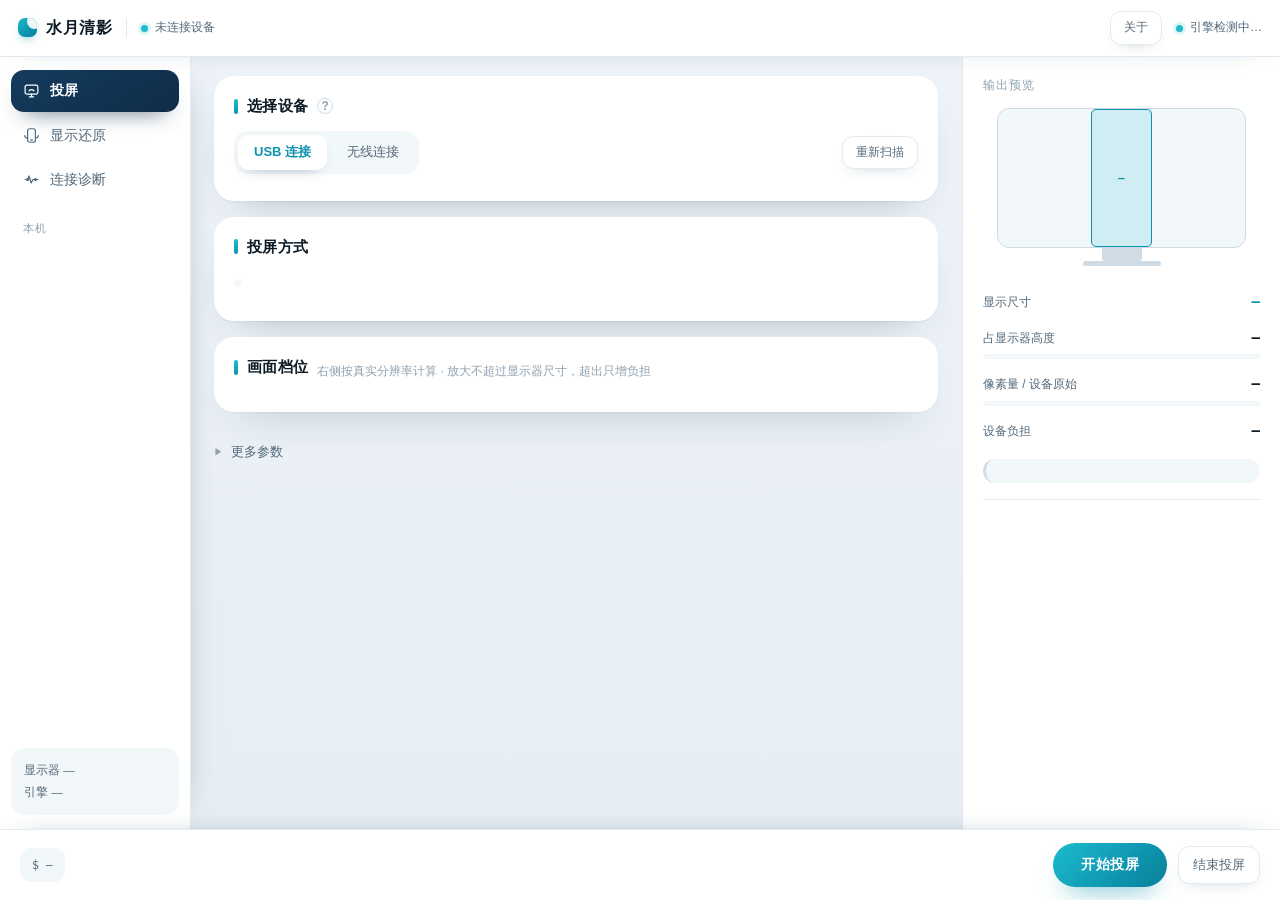
==== commit 6707bb8f: "Release 0.4.0: LAN-liveness wireless scan, own adb server, keep render tier - 无线扫描改为网段探活：广播到的、上次连过且 " ====
--- a/index.html
+++ b/index.html
@@ -68,10 +68,26 @@
 .row .mt{font-size:11.5px;color:var(--text-3);margin-top:2px;font-variant-numeric:tabular-nums}
 .row .addr{font-size:11px;color:var(--text-3);opacity:.8;margin-top:1px;font-variant-numeric:tabular-nums;letter-spacing:.3px}
 .row .sp{flex:1}
+/* 窗口变窄时按钮不许压成竖排：整行放不下就换到下一行 */
+.row button{flex-shrink:0;white-space:nowrap}
+.row.wrap{flex-wrap:wrap;row-gap:8px}
 .tag{font-size:11px;padding:3px 10px;border-radius:999px;background:var(--sunken);color:var(--text-2);border:1px solid var(--line)}
 .tag.ok{background:var(--accent-soft);color:var(--accent);border-color:var(--accent-line)}
 .tag.no{color:var(--text-3)}
 .wnote{font-size:11.5px;color:var(--text-3);margin-top:3px;line-height:1.55}
+/* 无线待连接列表：文字让位、按钮不缩，窗口窄时整组动作换到第二行 */
+#wifiDevs .row{flex-wrap:wrap;row-gap:8px}
+#wifiDevs .row .wmain{flex:1 1 200px;min-width:0}
+#wifiDevs .row .acts{display:flex;align-items:center;gap:8px;flex-shrink:0;margin-left:auto}
+#wifiDevs .row .tag,#wifiDevs .row .b2{flex-shrink:0;white-space:nowrap}
+/* 待连接列表分两组：扫描到的在上、上次用过的在下；空的那组用占位行托住，不留空框 */
+#wifiDevs .subh{display:flex;flex-wrap:wrap;align-items:baseline;gap:2px 8px;margin:0 0 8px}
+#wifiDevs .subh[hidden]{display:none}
+#wifiDevs .subh:not(:first-child){margin-top:14px}
+#wifiDevs .subh b{font-size:12.5px;color:var(--text-2);font-weight:600}
+#wifiDevs .subh em{font-style:normal;font-size:12px;color:var(--text-3)}
+#wifiDevs .ph{display:flex;flex-wrap:wrap;align-items:center;gap:8px 10px;padding:13px 15px;font-size:12px;color:var(--text-3);line-height:1.7}
+#wifiDevs .ph span{flex:1 1 200px;min-width:0}
 .check{width:17px;height:17px;border-radius:50%;border:1.6px solid var(--line-strong);flex-shrink:0;position:relative;transition:.16s}
 .row.on .check{border-color:var(--accent);background:linear-gradient(140deg,var(--accent-2),var(--accent))}
 .row.on .check::after{content:'';position:absolute;left:5px;top:1.5px;width:4.5px;height:9px;border:solid #fff;border-width:0 1.8px 1.8px 0;transform:rotate(42deg)}
@@ -163,6 +179,8 @@
 .foot .sp{flex:1}
 .b2{background:var(--surface);border:1px solid var(--line);border-radius:var(--r-el);padding:8px 14px;font-size:12.5px;color:var(--text-2);cursor:pointer;transition:.16s;box-shadow:var(--sh-el)}
 .b2:hover{border-color:var(--accent-line);color:var(--accent);background:var(--accent-soft)}
+.b2.act{color:var(--accent);border-color:var(--accent-line);background:var(--accent-soft);white-space:nowrap}
+.b2.act:hover{background:#d5f0f6;border-color:var(--accent);color:#0a7d94}
 .go{background:linear-gradient(135deg,var(--accent-2),var(--accent) 65%,#0b7f97);color:#fff;border:0;border-radius:999px;padding:11px 28px;font-size:13.5px;font-weight:700;letter-spacing:.5px;cursor:pointer;box-shadow:0 14px 26px -14px rgba(14,147,174,.75)}
 .go:hover{filter:brightness(1.06)}
 .go:disabled{background:var(--line-strong);box-shadow:none;cursor:not-allowed;filter:none}
@@ -249,8 +267,8 @@
       <!-- 投屏 -->
       <div class="page on" id="pg-cast">
         <div class="sec">
-          <div class="h" style="align-items:center"><b>设备</b>
-            <span class="tip">?<span class="bub">USB 即插即现；无线设备需首次配对，之后自动连接。找到设备后点一下选中，再往下选投屏方式与档位。</span></span>
+          <div class="h" style="align-items:center"><b>选择设备</b>
+            <span class="tip">?<span class="bub">USB：设备需先开启「开发者选项 → USB 调试」，插线后在手机上允许本机调试。<br>无线：设备需先开启「无线调试」，首次连接按提示填配对码。<br>选中设备后，再往下选投屏方式和档位。</span></span>
           </div>
           <div style="display:flex;align-items:center;gap:9px;margin-bottom:9px">
             <div class="seg" id="devTab">
@@ -261,10 +279,16 @@
             <button class="iconbtn" id="btnScan">重新扫描</button>
           </div>
           <div class="wifi" id="wifiPanel" hidden>
-            <div class="wt">开启无线调试后点右上角「重新扫描」，自动发现局域网设备，首次连接填配对码。<span class="tip inline">?<span class="bub">开启无线调试（ADB over Wi-Fi，TLS 加密通道）后，本机自动扫描局域网设备，找到的直接点「连接」。首次连接需输入配对码（无线调试页会显示），配对密钥持久保存在设备端，之后重开无需再配；连接端口由系统随机分配，本工具每次自动发现，无需记忆。手动输入仅为扫描不到时的兜底。</span></span></div>
+            <div class="wt">开启无线调试后点「重新扫描」；首次连接需配对码。<span class="tip inline">?<span class="bub">开启无线调试（ADB over Wi-Fi，TLS 加密通道）后，点「重新扫描」：本网段探活确认上次连过的设备还在不在，同时收广播，找到的列在下面，点「连接」直连；点设备行本身只把 IP 和端口填到底部输入框。端口不对就点「找端口」单独扫这一台，不会去扫别的设备。首次连接需输入配对码（无线调试页会显示），配对密钥持久保存在设备端，之后重开无需再配；连接端口由系统随机分配，本工具每次自动发现，无需记忆。如扫描不到设备或端口，可使用手动输入连接。</span></span></div>
             <div class="wm" id="wifiScanMsg" style="margin:0 0 9px"></div>
-            <div class="rows" id="wifiDevs"></div>
-            <div class="wt" style="margin-top:10px;margin-bottom:0">扫描不到？确认无线调试开着、屏幕没锁。或用手动输入：</div>
+            <button class="b2" id="btnFindStop" hidden style="margin:-3px 0 9px;padding:4px 10px">停止查找</button>
+            <div id="wifiDevs">
+              <div class="subh"><b>在线的设备</b><em>广播到的，或上次连过、这次 IP 还通的</em></div>
+              <div class="rows" id="wifiScanList"></div>
+              <div class="subh" id="wifiKnownHd" hidden><b>上次用过的设备</b><em>这次没回应或地址被别的设备占了，端口和地址可能已失效</em></div>
+              <div class="rows" id="wifiKnownList"></div>
+            </div>
+            <div class="wt" style="margin-top:10px;margin-bottom:0">扫描不一定能发现所有设备；扫不到就在最下面直接填 IP 和端口。</div>
             <div class="wr">
               <input id="wifiIp" placeholder="IP，如 192.168.3.12">
               <input id="wifiPort" placeholder="端口" maxlength="6" style="max-width:104px">
@@ -503,7 +527,9 @@
   discover: () => call('wifi-discover'),
   restartAdb: () => call('wifi-restart-adb'),
   reconnectLast: () => call('reconnect-last'),
-  relocate: (ip) => call('wifi-relocate', { ip }),
+  relocate: (addr, ip) => call('wifi-relocate', { addr: addr || '', ip: ip || '' }),
+  deepScan: () => call('wifi-deep-scan'),
+  cancelFind: () => call('wifi-find-cancel'),
   relocatePoll: () => call('wifi-relocate-poll'),
   disconnect: (addr) => call('wifi-disconnect', { addr: addr || '' }),
   wifiForget: (addr) => call('wifi-forget', { addr }),
@@ -523,7 +549,7 @@
   win:  '<svg viewBox="0 0 24 24"><rect x="3.5" y="6.5" width="13" height="11" rx="2"/><path d="M8 6.5V4.8a1.3 1.3 0 0 1 1.3-1.3h10.4A2 2 0 0 1 21.7 5.5V15a1.3 1.3 0 0 1-1.3 1.3h-1.9"/></svg>',
   undo: '<svg viewBox="0 0 24 24"><path d="M4.2 11.2a7.8 7.8 0 1 1 2.3 6.4"/><path d="M3.4 5.8v5.4h5.4"/></svg>'
 };
-let devs = [], devId = null, mode = 'mirror', tier = 0, mon = { w: 1920, h: 1080 }, wifiFound = [], devTab = 'usb', diagInfo = null;
+let devs = [], devId = null, mode = 'mirror', tier = 0, mon = { w: 1920, h: 1080 }, wifiFound = [], wifiOffline = [], devTab = 'usb';
 let monitors = [], monIdx = 0;   // 物理显示器列表 + 当前选中的投屏目标
 const $ = id => document.getElementById(id);
 const esc = s => String(s == null ? '' : s).replace(/[&<>"]/g, c => ({'&':'&amp;','<':'&lt;','>':'&gt;','"':'&quot;'}[c]));
@@ -606,7 +632,7 @@
 function at() { const l = tiersFor(cur()); if (tier >= l.length) tier = 0; return l[tier]; }
 function modeDesc() {
   return { mirror: '设备屏幕原样投出，一个窗口。兼容性最好，所有设备都支持。',
-    scale: '让设备以更高分辨率重绘画面，同样窗口里更清晰，代价是设备负载明显增加。设备横屏时自动按横屏方向放大。' }[mode];
+    scale: '让设备以更高分辨率重绘画面，同样窗口里更清晰，代价是设备负载明显增加。设备横屏时自动按横屏方向放大。会临时修改设备的渲染分辨率；结束投屏后若没有自动恢复，到「显示还原」页点「还原」即可。' }[mode];
 }
 
 function renderTop() {
@@ -659,7 +685,7 @@
     }
     mode = b.dataset.k; tier = 0; renderAll();
   });
-  const short = { mirror: '原样镜像，兼容性最好', scale: '更高分辨率重绘，更清晰', multi: '每个应用一块屏，可并排' }[mode];
+  const short = { mirror: '原样镜像，兼容性最好', scale: '更高分辨率重绘，会临时改设备分辨率', multi: '每个应用一块屏，可并排' }[mode];
   $('segDesc').innerHTML = '<span class="tip inline">?<span class="bub">' + modeDesc() + '</span></span>' + short;
 }
 function renderTiers() {
@@ -758,10 +784,10 @@
 async function renderConn() {
   const st = await api.state();
   $('restoreBox').innerHTML = st
-    ? `<div class="row"><span class="ic">${IC.undo}</span><div><div class="nm">有未还原的改动</div><div class="mt">设备 ${esc(st.id)} · 应还原成 ${esc(st.sizeOverride || '原样')} / ${esc(st.dpiOverride || '原样')}</div></div>
-       <span class="sp"></span><button class="b2" id="btnDoRestore">立即还原</button></div>`
-    : `<div class="row"><span class="ic">${IC.undo}</span><div><div class="nm">没有未还原的记录</div><div class="mt">如需把设备分辨率与显示大小强制写回它原本的值，点右侧按钮</div></div>
-       <span class="sp"></span><button class="b2" id="btnDoRestore">还原原本设置</button></div>`;
+    ? `<div class="row wrap"><span class="ic">${IC.undo}</span><div><div class="nm">有未还原的改动</div><div class="mt">设备 ${esc(st.id)} · 应还原成 ${esc(st.sizeOverride || '原样')} / ${esc(st.dpiOverride || '原样')}</div></div>
+       <span class="sp"></span><button class="b2" id="btnDoRestore">还原</button></div>`
+    : `<div class="row wrap"><span class="ic">${IC.undo}</span><div><div class="nm">没有未还原的记录</div><div class="mt">需要强制写回设备原本的分辨率与显示大小时用</div></div>
+       <span class="sp"></span><button class="b2" id="btnDoRestore">还原</button></div>`;
   $('btnDoRestore').onclick = async () => {
     // 设备可能已经断开，但「有未还原的改动」记录里存着当时的地址：优先用在线设备，其次用记录地址
     const d = cur();
@@ -788,39 +814,23 @@
     else renderDiag();
   });
 }
-// 扫不到时给硬判断：5353 被别的程序占着，adb 就收不到广播，这条比"确认开关开着"有用
-function appendMdnsHint(msg) {
-  const put = (d) => {
-    if (!d || d.mdnsVerdict !== 'occupied' || msg.querySelector('.mdnshint')) return;
-    const names = (d.mdnsOwners || []).map(o => o.name).filter((v, i, a) => a.indexOf(v) === i).join('、');
-    const s = document.createElement('span');
-    s.className = 'mdnshint';
-    s.innerHTML = '<br>本机 5353 端口被 <b>' + esc(names) + '</b> 占着，adb 收不到设备广播，所以扫不到。关掉那个程序再扫，或去「连接诊断」用插线转无线。';
-    msg.appendChild(s);
-  };
-  if (diagInfo) return put(diagInfo);
-  api.connDiag().then(r => { if (r && r.ok) { diagInfo = r; put(r); } }).catch(() => {});
-}
 async function renderDiag() {
   const box = $('diagBox');
   box.innerHTML = '<div class="empty">正在检测本机环境…</div>';
   let r;
   try { r = await api.connDiag(); } catch (e) { box.innerHTML = '<div class="empty">检测失败：' + esc(e.message) + '</div>'; return; }
   if (!r || !r.ok) { box.innerHTML = '<div class="empty">' + esc((r && r.error) || '检测失败') + '</div>'; return; }
-  diagInfo = r;
   const rows = [];
   const ips = r.localIps || [];
   rows.push(diagRow('网', '本机局域网地址', ips.length ? ips.map(x => esc(x.ip) + '（' + esc(x.nic) + '）').join('、') : '没拿到可用的 IPv4 地址，检查网线/WiFi', !!ips.length));
-  const owners = r.mdnsOwners || [];
-  const names = owners.map(o => o.name).filter((v, i, a) => a.indexOf(v) === i);
   let md;
-  if (r.mdnsVerdict === 'occupied') md = '5353 被 <b>' + esc(names.join('、')) + '</b> 占用，adb 收不到设备广播 → 自动扫描必然为空';
-  else if (r.mdnsVerdict === 'silent') md = 'adb 占着 5353，但<b>一条广播都没收到</b>：多半是这个网络（公司/访客 WiFi）不转发 mDNS 组播，不是手机的问题。用「连接诊断」里的端口定位，或插线转无线，都不依赖广播';
-  else if (r.mdnsVerdict === 'ok') md = 'adb 正常占着 5353，能收到设备广播';
+  if (r.mdnsVerdict === 'shared') md = '5353 有其他程序共用（Windows 系统、浏览器等），这是正常现象；共用不阻塞扫描。若设备开着无线调试仍收不到广播，再重启 adb 服务';
+  else if (r.mdnsVerdict === 'silent') md = 'adb 在用 5353，但<b>一条广播都没收到</b>：多半是这个网络（公司/访客 WiFi）不转发 mDNS 组播，不是手机的问题。地址簿、端口定位、插线转无线都不依赖广播';
+  else if (r.mdnsVerdict === 'ok') md = 'adb 正常使用 5353，能收到设备广播';
   else md = '5353 空着，adb 可以自己收广播';
-  rows.push(diagRow('端', 'mDNS 端口 5353', md, r.mdnsVerdict === 'free' || r.mdnsVerdict === 'ok'));
+  rows.push(diagRow('端', 'mDNS 端口 5353', md, r.mdnsVerdict === 'free' || r.mdnsVerdict === 'ok' || r.mdnsVerdict === 'shared'));
   rows.push(diagRow('播', 'adb 广播自检', r.mdnsCount ? (r.mdnsCount + ' 条：' + esc(r.mdnsSample).replace(/\n/g, '、'))
-    : '一条都没有' + (r.mdnsVerdict === 'occupied' ? '（与上面的端口占用一致）' : '（手机没在发广播：无线调试已关 / 不在同一网段 / 这个网络不转发 mDNS 组播，公司和访客 WiFi 常见）'), !!r.mdnsCount));
+    : '一条都没有（手机没在发广播：无线调试已关 / 不在同一网段 / 网络不转发组播；可以走地址簿和端口定位，不依赖广播）', !!r.mdnsCount));
   const dv = r.devices || [];
   rows.push(diagRow('机', '当前 adb 设备', dv.length ? dv.map(d => esc(d.id) + '（' + (d.via === 'usb' ? '数据线' : '无线') + (d.state === 'device' ? '' : ' · ' + esc(d.state)) + '）').join('、') : '没有', !!dv.length, 'devices'));
   rows.push(diagRow('址', '常用地址簿', (r.book || []).length ? r.book.map(esc).join('、') : '空的。连上过一次就会有记录，之后开机自动重连', !!(r.book || []).length));
@@ -1041,176 +1051,271 @@
   const gone = prev.filter(p => p.via === 'wireless' && !devs.some(d => d.id === p.id));
   const wasSel = devId && !devs.some(d => d.id === devId);
   if (devId && !devs.find(d => d.id === devId)) devId = null; // 不自动选中，由用户点击设备卡片选择
-  tier = 0;
+  // 这里只兜底越界：后台每几秒刷一次设备列表，不能把用户选的档位（比如「满屏填充」）冲回第一项
+  if (tier >= tiersFor(cur()).length) tier = 0;
   renderAll(); renderConn(); renderWins();
   if (wasSel && gone.length) toast('设备已断开：' + (gone[0].name || gone[0].id), true);
   maybeAutoReconnect();
 }
 // 折中策略：上次用过的设备启动时自动重连（配对过的地址秒连、不打扰其它设备）；新设备仍手动连接
-let lastAutoAt = 0, lastAutoTried = null;
+let lastAutoAt = 0, lastAutoTried = null, lastAutoFailAt = 0;
 async function maybeAutoReconnect() {
   if (localStorage.getItem('syrAutoRe') === '0') return; // 开关关闭
   if (Date.now() - lastAutoAt < 15000) return; // 防抖：15 秒内只尝试一次
+  if (lastAutoFailAt && Date.now() - lastAutoFailAt < 300000) return; // 失败后 5 分钟内不再自动试，别反复留下 offline 记录
   lastAutoAt = Date.now();
   const r = await api.reconnectLast();
   const addr = r && r.addr;
   if (!addr || lastAutoTried === addr) return; // 没有记录，或同一地址已尝试过
   lastAutoTried = addr;
-  if (r && r.ok) { await refresh(); toast('已自动重连上次设备 ' + addr); return; }
-  // 后端已自动开始找回新端口：接着轮询，找到就刷新列表并提示
-  if (r && r.relocating) {
-    toast(r.text || '端口可能变了，正在自动找回新端口…');
-    pollRelocate(null);
-  }
+  if (r && r.ok) { lastAutoFailAt = 0; await refresh(); toast('已自动重连上次设备 ' + addr); return; }
+  lastAutoFailAt = Date.now();
+  // 自动重连只走快路径：失败就停下，等用户到无线页点「找端口」，不在后台扫端口
 }
 
 [].forEach.call(document.querySelectorAll('.nav a'), a => a.onclick = () => switchPage(a.dataset.page));
 $('btnScan').onclick = async () => { await refresh(); if (!$('wifiPanel').hidden) await discoverOnce(); };
 
+let discovering = false;
 async function discoverOnce() {
+  if (discovering) return; // Tab 切换和扫描按钮共用，扫描中再点不重复跑
+  if (!$('btnFindStop').hidden) { toast('正在查找中，先停止再扫描', true); return; }
   const msg = $('wifiScanMsg');
+  const btn = $('btnScan'), btnLabel = btn.textContent;
+  discovering = true;
+  btn.disabled = true; btn.textContent = '扫描中…';
+  showFindStop(false);
   msg.className = 'wm';
-  msg.textContent = '正在局域网里找已开启的无线调试…';
+  msg.textContent = '正在扫本网段在线设备，并核对上次用过的记录（约 3-10 秒）…';
   try {
-    const found = await api.discover();
+    const res = await api.discover();
+    const list = Array.isArray(res) ? res : ((res && res.devices) || []);
+    const saved = Array.isArray(res) ? [] : ((res && res.offline) || []);
+    const recovered = Array.isArray(res) ? [] : ((res && res.recovered) || []);
+    if (recovered.length) {
+      await refresh();
+      recovered.forEach(x => {
+        if (x.via === 'same') return;   // 本来就在线，不重复提示
+        toast((x.name || x.addr) + ' 已连上 ' + x.addr);
+      });
+    }
     // 双保险：后端已排除连着设备，这里再用当前设备列表按 IP 兜一道，避免两处判定不一致时重复显示
     const online = new Set((devs || []).map(d => String(d.id || '').split(':')[0]).filter(Boolean));
-    wifiFound = (Array.isArray(found) ? found : []).filter(f => !online.has(String(f.addr || '').split(':')[0]));
-    const newOnes = wifiFound.filter(f => f.kind !== 'known');
-    const known = wifiFound.filter(f => f.kind === 'known');
+    const keep = f => !f.connected && !online.has(String(f.addr || '').split(':')[0]);
+    wifiFound = list.filter(keep);
+    wifiOffline = saved.filter(keep);
     const onlineWifi = (devs || []).some(d => d.via === 'wireless');
-    if (!newOnes.length && !known.length) {
-      msg.textContent = onlineWifi
-        ? '没有新的可连接设备，已连接的设备在下方列表里。'
-        : '没扫到无线调试广播。确认手机上那个开关是开着的、屏幕没锁，或用手动输入。';
-      if (!wifiFound.length) {
-        msg.innerHTML = '没扫到无线调试广播。确认手机上开关开着、屏幕没锁，或用手动输入。<button class="b2" id="btnAdbRestart" style="margin-left:8px;padding:2px 9px">重启 adb 服务再扫</button>';
-        const br = $('btnAdbRestart');
-        if (br) br.onclick = async () => {
-          br.disabled = true;
-          const r = await api.restartAdb();
-          toast((r && r.ok ? 'adb 服务已重启，正在重新扫描（已断开设备需重连）' : ('重启失败：' + ((r && r.text) || ''))), !(r && r.ok));
-          await discoverOnce();
-          br.disabled = false;
-        };
-      }
-      appendMdnsHint(msg);
-      $('wifiDevs').innerHTML = '';
-      return;
-    }
-    msg.textContent = newOnes.length && known.length
-      ? '上面是新扫到的设备，下面是不发发现信号、靠常用地址找回的设备。'
-      : (newOnes.length ? '扫到的设备点右侧「连接」即可。'
-                        : '这些设备不发送发现信号，靠上次用过的地址找回，点「连接」即可。');
+    if (res && res.lanOk === false)
+      msg.textContent = '本机没有可用的局域网地址，这次没扫网段，只核对了广播和上次用过的记录。';
+    else if (!wifiFound.length && !wifiOffline.length && onlineWifi)
+      msg.textContent = '没有新的可连接设备，已连接的设备在下方列表里。';
+    else msg.textContent = '';
     renderWifiDevs();
-    // 后端可能已自动开始找回端口（无广播 + 常用地址端口失效）：跟着轮询，把进度显示出来
+    // 后台若已有查找任务，接上进度（正常扫描不会自动扫端口）
     try {
       const st0 = await api.relocatePoll();
-      if (st0 && st0.ok && st0.phase === 'running') pollRelocate(null);
+      if (st0 && st0.ok && st0.phase === 'running') pollRelocate(st0.ip, st0.targetName);
     } catch (e) { }
   } catch (e) {
     msg.textContent = '发现过程出错：' + e.message;
+  } finally {
+    discovering = false;
+    btn.disabled = false; btn.textContent = btnLabel;
   }
 }
+function wifiRowHtml(f) {
+  // 连着设备已被后端排除，这里列的都是待连接的；在线组和上次用过组共用这一套行
+  const isKnown = f.kind === 'known';
+  const addr = String(f.addr || '');
+  const ip = addr.split(':')[0];
+  const hasPort = /:\d+$/.test(addr) && !/:0$/.test(addr);
+  const nm = f.name || addr;
+  const sub = f.name && f.name !== addr ? `<div class="addr">${esc(addr)}</div>` : '';
+  const reason = f.reason || '';
+  let tagText = '', tagOk = false;
+  if (!isKnown) {
+    tagText = f.kind === 'connect' ? '可直连' : '需配对';
+    tagOk = f.kind === 'connect';
+  }
+  else if (f.state === 'gone') tagText = reason === 'ipUsed' ? 'IP 被占用' : '机器没回应';
+  else if (reason === 'moved') tagText = 'IP 变了';
+  else if (f.state === 'idle') { tagText = '端口可用'; tagOk = true; }
+  else if (reason === 'auth') tagText = '需重新配对';
+  else tagText = '端口变了';
+  const tag = tagText ? `<span class="tag${tagOk ? ' ok' : ' no'}">${tagText}</span>` : '';
+  const tip = f.note ? ` title="${esc(f.note)}"` : '';
+  // 没回应/地址被占用的按身份找回；在线的端口不对就只扫这一台的端口
+  const findLabel = (f.state === 'gone') ? '找回这台' : '找端口';
+  const needFind = isKnown && (f.state === 'gone' || f.state === 'fail');
+  const reloc = needFind
+    ? `<button class="b2 act" data-act="reloc" data-addr="${esc(addr)}" data-ip="${esc(f.hintIp || ip)}" data-name="${esc(nm)}" data-label="${findLabel}">${findLabel}</button>` : '';
+  const con = (!hasPort || (isKnown && f.state === 'gone')) ? ''
+    : `<button class="b2" data-act="con" data-addr="${esc(addr)}" data-kind="${esc(isKnown ? 'connect' : f.kind)}">连接</button>`;
+  const forget = isKnown
+    ? `<button class="b2" data-act="forget" data-addr="${esc(f.bookAddr || addr)}">忘记</button>` : '';
+  return `<div class="row" data-addr="${esc(addr)}" data-kind="${esc(f.kind)}" data-name="${esc(nm)}"><span class="ic">${IC.wifi}</span>
+      <div class="wmain"${tip}><div class="nm">${esc(nm)}</div>${sub}</div>
+      <div class="acts">${tag}${reloc}${con}${forget}</div></div>`;
+}
+// 一台在线的都没有时的占位：只说明，不挂任何入口
+const WIFI_SCAN_EMPTY = '<div class="ph"><span>这次没扫到在线的设备，广播里也没有。确认手机和电脑在同一个网络、屏幕已点亮；也可以在最下面直接填 IP 和端口。</span></div>';
+
 function renderWifiDevs() {
-  // 连着设备已被后端排除，这里列的都是待连接的
-  $('wifiDevs').innerHTML = wifiFound.map(f => {
-    const isKnown = f.kind === 'known';
-    const nm = f.name || f.addr;
-    const sub = f.name ? `<div class="addr">${esc(f.addr)}</div>` : '';
-    const ip = String(f.addr || '').split(':')[0];
-    const tag = isKnown
-      ? `<span class="tag no">常用 · ${f.state === 'gone' ? '机器不在线' : '连不上'}</span>`
-      : (f.kind === 'connect' ? '<span class="tag">可直连</span>' : '<span class="tag no">需配对</span>');
-    const kind = isKnown ? 'connect' : f.kind;
-    const note = isKnown && f.note ? `<div class="wnote">${esc(f.note)}</div>` : '';
-    const forget = isKnown ? `<button class="b2" data-act="forget" data-addr="${esc(f.addr)}">忘记</button>` : '';
-    // 机器在线、只是端口换了（无线调试每次开关换随机端口）：给一键重新定位
-    const reloc = (isKnown && f.state === 'fail') ? `<button class="b2" data-act="reloc" data-ip="${esc(ip)}">定位端口</button>` : '';
-    return `<div class="row"><span class="ic">${IC.wifi}</span>
-      <div><div class="nm">${esc(nm)}</div>${sub}${note}</div>
-      <span class="sp"></span>${tag}${reloc}<button class="b2" data-act="con" data-addr="${esc(f.addr)}" data-kind="${esc(kind)}">连接</button>${forget}</div>`;
-  }).join('');
+  // 网段里探到在线的排在上面，没回应的旧记录垫在下面，免得掉线的设备看着像刚扫到的
+  $('wifiScanList').innerHTML = wifiFound.length ? wifiFound.map(wifiRowHtml).join('') : WIFI_SCAN_EMPTY;
+  $('wifiKnownHd').hidden = !wifiOffline.length;
+  $('wifiKnownList').innerHTML = wifiOffline.map(wifiRowHtml).join('');
+  bindWifiList();
+}
+
+function bindWifiList() {
   [].forEach.call($('wifiDevs').querySelectorAll('button'), b => {
-    if (b.dataset.act === 'forget') b.onclick = async () => {
+    const act = b.dataset.act;
+    if (act === 'forget') b.onclick = async e => {
+      e.stopPropagation();
       const r = await api.wifiForget(b.dataset.addr);
       toast(r && r.ok ? '已忘记 ' + b.dataset.addr : '忘记失败：' + ((r && r.text) || ''), !(r && r.ok));
       await discoverOnce();
     };
-    else if (b.dataset.act === 'reloc') b.onclick = () => startRelocate(b.dataset.ip, b);
-    else b.onclick = () => wifiQuickConnect(b.dataset.addr, b.dataset.kind);
+    else if (act === 'reloc') b.onclick = e => { e.stopPropagation(); startRelocate(b, b.dataset.addr, b.dataset.ip, b.dataset.name); };
+    else if (act === 'con') b.onclick = e => { e.stopPropagation(); wifiQuickConnect(b.dataset.addr, b.dataset.kind); };
   });
-}
-
-// 端口重新定位：广播收不到时，后台扫端口段找回手机换了的新 adbd 端口，边扫边刷进度
+  // 点行本身只把地址填到底部输入框，不发起连接；要连还是点行内「连接」
+  [].forEach.call($('wifiDevs').querySelectorAll('.row'), r => {
+    r.onclick = e => {
+      if (e.target.closest('button')) return;
+      fillWifiAddr(r.dataset.addr, r.dataset.kind, r.dataset.name);
+    };
+  });
+}
+
+// 找回/找端口共用一个后台任务：轮询进度、可停止。
+// 同一 IP 可能同时有一行"地址被占用"和一行"未识别"，所以按按钮上的 data-running 定位，不按 IP。
 let relocTimer = null;
-async function startRelocate(ip, btn) {
-  if (btn) { btn.disabled = true; btn.textContent = '定位中…'; }
+function runningRelocBtn() {
+  return $('wifiDevs').querySelector('button[data-act="reloc"][data-running="1"]');
+}
+function resetRelocButtons() {
+  [].forEach.call($('wifiDevs').querySelectorAll('button[data-act="reloc"]'), b => {
+    b.disabled = false;
+    b.removeAttribute('data-running');
+    b.textContent = b.dataset.label || '找端口';
+  });
+}
+function showFindStop(on) {
+  const b = $('btnFindStop');
+  if (!b) return;
+  b.hidden = !on;
+  if (!on) return;
+  b.disabled = false; b.textContent = '停止查找';
+  b.onclick = async () => {
+    b.disabled = true; b.textContent = '正在停止…';
+    try { await api.cancelFind(); } catch (e) { b.disabled = false; b.textContent = '停止查找'; }
+  };
+}
+async function startRelocate(btn, addr, ip, name) {
+  const label = btn ? (btn.dataset.label || '找端口') : '找端口';
+  if (btn) { btn.disabled = true; btn.dataset.running = '1'; btn.textContent = label + '…'; }
   const msg = $('wifiScanMsg'); msg.className = 'wm';
-  msg.textContent = '正在确认手机在线…';
+  msg.textContent = '正在定位设备…';
   try {
-    const r = await api.relocate(ip);
+    const r = await api.relocate(addr, ip);
     if (!r || !r.ok) {
-      msg.textContent = (r && r.error) || '定位没启动';
-      if (btn) { btn.disabled = false; btn.textContent = '定位端口'; }
+      msg.className = 'wm bad';
+      msg.textContent = (r && (r.error || r.text)) || '找端口没启动';
+      if (btn) { btn.disabled = false; btn.removeAttribute('data-running'); btn.textContent = label; }
       return;
     }
-    pollRelocate(btn);
+    showFindStop(true);
+    pollRelocate(ip, name);
   } catch (e) {
-    msg.textContent = '定位出错：' + e.message;
-    if (btn) { btn.disabled = false; btn.textContent = '定位端口'; }
+    msg.className = 'wm bad';
+    msg.textContent = '找端口出错：' + e.message;
+    if (btn) { btn.disabled = false; btn.removeAttribute('data-running'); btn.textContent = label; }
   }
 }
-function pollRelocate(btn) {
+function pollRelocate(ip, name) {
   if (relocTimer) clearInterval(relocTimer);
+  showFindStop(true);
   const msg = $('wifiScanMsg');
-  let ticks = 0, idle = 0;
+  let ticks = 0, idle = 0, inFlight = false, targetIp = ip || '', targetName = name || '';
   relocTimer = setInterval(async () => {
-    if (++ticks > 120) { clearInterval(relocTimer); relocTimer = null; return; } // 最多跟 2 分多钟
+    if (inFlight) return; // 上一次还没回来，别堆请求
+    inFlight = true;
+    if (++ticks > 300) { clearInterval(relocTimer); relocTimer = null; inFlight = false; showFindStop(false); resetRelocButtons(); return; }
     let st;
-    try { st = await api.relocatePoll(); } catch (e) { return; }
+    try { st = await api.relocatePoll(); } catch (e) { inFlight = false; return; }
+    inFlight = false;
     if (!st || !st.ok) {
-      if (++idle > 5) { clearInterval(relocTimer); relocTimer = null; }
+      if (++idle > 5) { clearInterval(relocTimer); relocTimer = null; showFindStop(false); resetRelocButtons(); }
       return;
     }
     idle = 0;
-    if (st.phase === 'idle') return;
+    if (st.phase === 'idle') {
+      clearInterval(relocTimer); relocTimer = null; showFindStop(false); resetRelocButtons();
+      return;
+    }
+    if (!targetIp && st.ip) targetIp = st.ip;
+    if (!targetName && st.targetName) targetName = st.targetName;
     if (st.phase === 'running') {
       const pct = st.total ? Math.min(99, Math.round(st.scanned / st.total * 100)) : 0;
-      msg.textContent = `正在局域网里找回新端口… ${pct}%（${st.note || ''}）`;
+      const b = runningRelocBtn();
+      if (b) b.textContent = (b.dataset.label || '找端口') + (pct > 0 ? ' ' + pct + '%' : '…');
+      msg.className = 'wm';
+      msg.textContent = pct > 0
+        ? `正在为 ${targetName || targetIp} 找端口… ${pct}%（只扫这一台）`
+        : `正在为 ${targetName || targetIp} 找端口… ${st.note || '准备中'}`;
       return;
     }
     clearInterval(relocTimer); relocTimer = null;
+    showFindStop(false);
+    resetRelocButtons();
     if (st.phase === 'found') {
+      const foundIp = String(st.addr || targetIp).split(':')[0];
+      // 找到的这一台从两个列表里一起去掉（在线组和上次用过组都可能挂着它）
+      const drop = f => {
+        const fip = String(f.addr || '').split(':')[0];
+        const baddr = String(f.bookAddr || '').split(':')[0];
+        return fip !== foundIp && fip !== targetIp && baddr !== targetIp && baddr !== foundIp;
+      };
+      wifiFound = wifiFound.filter(drop);
+      wifiOffline = wifiOffline.filter(drop);
+      renderWifiDevs();
       await refresh();
-      await discoverOnce();
-      msg.className = 'wm ok';
-      msg.textContent = '已找回新端口 ' + (st.addr || '') + '，设备已在下方列表里。';
-      toast('已定位到新端口 ' + (st.addr || ''));
+      const unauth = (st.found || []).some(x => x && x.unauthorized);
+      msg.className = unauth ? 'wm bad' : 'wm ok';
+      msg.textContent = st.note || ('已找回并连上 ' + (st.addr || ''));
+      if (!unauth) toast('已连接 ' + (st.addr || ''));
     } else {
-      await discoverOnce();
       msg.className = 'wm bad';
       msg.textContent = st.note || '没能找回端口。';
-      if (btn) { btn.disabled = false; btn.textContent = '定位端口'; }
     }
   }, 1200);
 }
+// 只把这一行的 IP 和端口填到底部输入框，不发起连接；要连还是点「连接」
+function fillWifiAddr(addr, kind) {
+  const [ip, port] = String(addr || '').split(':');
+  $('wifiIp').value = ip || '';
+  $('wifiPort').value = (port && port !== '0') ? port : '';
+  const m = $('wifiMsg'); m.className = 'wm';
+  m.textContent = '已填入 ' + (ip || '') + (port ? ':' + port : '')
+    + (kind === 'pairing'
+      ? '。这台还没配对：把手机无线调试页上的配对码填进「配对码」，再点下面的「连接」。'
+      : '。核对后点下面的「连接」。');
+  (kind === 'pairing' ? $('wifiCode') : $('wifiPort')).focus();
+}
 async function wifiQuickConnect(addr, kind) {
-  const [ip, port] = addr.split(':');
-  $('wifiIp').value = ip; $('wifiPort').value = port;
-  if (kind === 'pairing') {
-    if (!$('wifiCode').value.trim()) {
-      $('wifiCode').focus();
-      const m = $('wifiMsg'); m.className = 'wm bad';
-      m.textContent = '这台设备还没配对过：把手机无线调试页上的配对码填进「配对码」框，再点一次「连接」。配对成功后以后不用再输。';
-      return;
-    }
+  fillWifiAddr(addr, kind);
+  if (kind === 'pairing' && !$('wifiCode').value.trim()) {
+    const m = $('wifiMsg'); m.className = 'wm bad';
+    m.textContent = '这台设备还没配对过：把手机无线调试页上的配对码填进「配对码」框，再点一次「连接」。配对成功后以后不用再输。';
+    return;
   }
   wifiGo();
 }
 async function wifiDisconnect(addr) {
   const r = await api.disconnect(addr);
-  toast(r.ok ? '已断开 ' + addr : '断开失败：' + (r.error || r.text), !r.ok);
+  toast(r.ok ? '已断开 ' + addr + '；扫描不会自动重连' : '断开失败：' + (r.error || r.text), !r.ok);
   await discoverOnce(); await refresh();
 }
 
@@ -1227,7 +1332,7 @@
     const r = await api.wifiConnect({ ip, port, code });
     msg.className = 'wm' + (r && r.ok ? '' : ' bad');
     msg.textContent = (r && r.text) || (r && r.ok ? '已连上' : '失败');
-    if (r && r.ok) { await refresh(); await discoverOnce(); $('wifiCode').value = ''; }
+    if (r && r.ok) { await refresh(); $('wifiCode').value = ''; discoverOnce(); }
   } catch (e) {
     msg.className = 'wm bad'; msg.textContent = '连接出错：' + e.message;
   }
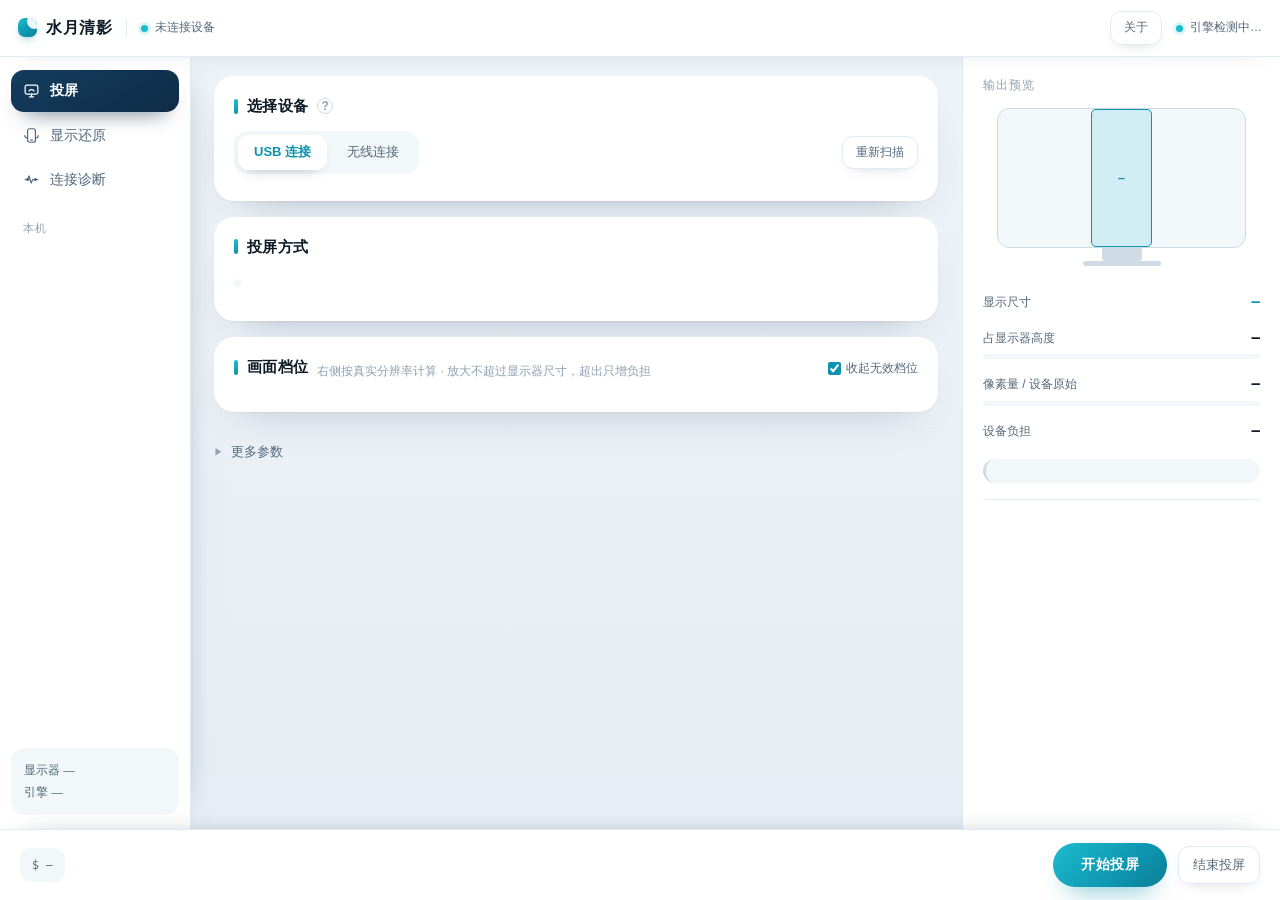
==== commit cd241145: "Report truthful wireless port state and recover sessions across reconnects - Probe candidate ports w" ====
--- a/index.html
+++ b/index.html
@@ -74,11 +74,17 @@
 .tag{font-size:11px;padding:3px 10px;border-radius:999px;background:var(--sunken);color:var(--text-2);border:1px solid var(--line)}
 .tag.ok{background:var(--accent-soft);color:var(--accent);border-color:var(--accent-line)}
 .tag.no{color:var(--text-3)}
+/* 异常状态：红色标签，标签本身就是"为什么"的入口，悬停或点一下看原因 */
+.tag.bad{background:var(--bad-soft);border-color:#e6b4b5;color:var(--bad)}
+.tag.tip{width:auto;height:auto;border-radius:999px;padding:3px 10px;font-size:11px;font-weight:500;line-height:1.6;justify-content:flex-start;cursor:help}
+.tag.tip:hover,.tag.tip.open{background:#f8dedf;border-color:var(--bad);color:var(--bad)}
 .wnote{font-size:11.5px;color:var(--text-3);margin-top:3px;line-height:1.55}
-/* 无线待连接列表：文字让位、按钮不缩，窗口窄时整组动作换到第二行 */
+/* 无线待连接列表：状态标签跟着名字走，右侧只放按钮，一行放得下 */
 #wifiDevs .row{flex-wrap:wrap;row-gap:8px}
 #wifiDevs .row .wmain{flex:1 1 200px;min-width:0}
-#wifiDevs .row .acts{display:flex;align-items:center;gap:8px;flex-shrink:0;margin-left:auto}
+#wifiDevs .row .wmain .nm{display:flex;align-items:center;gap:8px;flex-wrap:wrap}
+#wifiDevs .row .acts{display:flex;align-items:center;gap:7px;flex-shrink:0;margin-left:auto}
+#wifiDevs .row .b2{padding:7px 12px}
 #wifiDevs .row .tag,#wifiDevs .row .b2{flex-shrink:0;white-space:nowrap}
 /* 待连接列表分两组：扫描到的在上、上次用过的在下；空的那组用占位行托住，不留空框 */
 #wifiDevs .subh{display:flex;flex-wrap:wrap;align-items:baseline;gap:2px 8px;margin:0 0 8px}
@@ -162,10 +168,16 @@
 /* ── 信息提示：悬浮/点击显示说明，保持界面精简 ── */
 .tip{display:inline-flex;align-items:center;justify-content:center;width:16px;height:16px;border-radius:50%;border:1px solid var(--line-strong);color:var(--text-3);font-size:10px;font-weight:700;cursor:help;position:relative;background:var(--surface);flex-shrink:0;line-height:1;vertical-align:middle;transition:.16s}
 .tip:hover,.tip.open{color:var(--accent);border-color:var(--accent);background:var(--accent-soft)}
+/* 显示器把画面压小、没能按设备分辨率出图时，帮助图标换成红色感叹号，别让人自己发现 */
+.tip.warn{color:var(--bad);border-color:var(--bad);background:var(--bad-soft);font-weight:800}
+.tip.warn:hover,.tip.warn.open{color:var(--bad);border-color:var(--bad);background:#f8dedf}
 .tip .bub{display:none}
 #bubHost{position:fixed;top:0;left:0;z-index:999;pointer-events:none;display:none}
 #bubHost.show{display:block}
-#bubHost .bub{position:absolute;width:max-content;max-width:min(310px,calc(100vw - 24px));background:var(--navy);color:#e9f2f8;font-size:11.5px;line-height:1.75;font-weight:400;padding:11px 14px;border-radius:13px;box-shadow:0 18px 40px -14px rgba(9,28,46,.6);text-align:left;white-space:normal;overflow-wrap:break-word;word-break:break-word}
+#bubHost .bub{position:absolute;width:max-content;max-width:min(330px,calc(100vw - 24px));background:var(--navy);color:#e9f2f8;font-size:11.5px;line-height:1.8;font-weight:400;padding:11px 14px;border-radius:13px;box-shadow:0 18px 40px -14px rgba(9,28,46,.6);text-align:left;white-space:normal;overflow-wrap:break-word;word-break:break-word}
+/* 帮助气泡里的分段：一段一件事，段间留空，别糊成一面墙 */
+#bubHost .bub p{margin:0 0 8px}
+#bubHost .bub p:last-child{margin:0}
 #bubHost .bub b{color:#fff}
 #bubHost .bub::before{content:'';position:absolute;left:var(--ar,50%);top:-5px;transform:translateX(-50%) rotate(45deg);width:10px;height:10px;background:var(--navy)}
 #bubHost .bub.up::before{top:auto;bottom:-5px}
@@ -268,7 +280,7 @@
       <div class="page on" id="pg-cast">
         <div class="sec">
           <div class="h" style="align-items:center"><b>选择设备</b>
-            <span class="tip">?<span class="bub">USB：设备需先开启「开发者选项 → USB 调试」，插线后在手机上允许本机调试。<br>无线：设备需先开启「无线调试」，首次连接按提示填配对码。<br>选中设备后，再往下选投屏方式和档位。</span></span>
+            <span class="tip">?<span class="bub"><p>USB：设备需先开启「开发者选项 → USB 调试」，插线后在手机上允许本机调试。</p><p>无线：设备需先开启「无线调试」，首次连接按提示填配对码。</p><p>选中设备后，再往下选投屏方式和档位。</p></span></span>
           </div>
           <div style="display:flex;align-items:center;gap:9px;margin-bottom:9px">
             <div class="seg" id="devTab">
@@ -279,7 +291,7 @@
             <button class="iconbtn" id="btnScan">重新扫描</button>
           </div>
           <div class="wifi" id="wifiPanel" hidden>
-            <div class="wt">开启无线调试后点「重新扫描」；首次连接需配对码。<span class="tip inline">?<span class="bub">开启无线调试（ADB over Wi-Fi，TLS 加密通道）后，点「重新扫描」：本网段探活确认上次连过的设备还在不在，同时收广播，找到的列在下面，点「连接」直连；点设备行本身只把 IP 和端口填到底部输入框。端口不对就点「找端口」单独扫这一台，不会去扫别的设备。首次连接需输入配对码（无线调试页会显示），配对密钥持久保存在设备端，之后重开无需再配；连接端口由系统随机分配，本工具每次自动发现，无需记忆。如扫描不到设备或端口，可使用手动输入连接。</span></span></div>
+            <div class="wt">开启无线调试后点「重新扫描」；首次连接需配对码。<span class="tip inline">?<span class="bub"><p>开启无线调试（ADB over Wi-Fi，TLS 加密通道）后点「重新扫描」：先探本网段，确认上次连过的设备还在不在，同时收设备广播，找到的列在下面。</p><p>点「连接」直连；点设备行本身只把 IP 和端口填到底部输入框，不发起连接。端口不对就点「找端口」，只扫这一台，不会去动别的设备。</p><p>首次连接要输配对码（无线调试页面上会显示）。配对密钥存在手机里，之后重开不用再输。连接端口由系统随机分配，每次变了本工具自己找回，不用你记。</p><p>扫不到设备或端口时，用最下面的手动输入连接。</p></span></span></div>
             <div class="wm" id="wifiScanMsg" style="margin:0 0 9px"></div>
             <button class="b2" id="btnFindStop" hidden style="margin:-3px 0 9px;padding:4px 10px">停止查找</button>
             <div id="wifiDevs">
@@ -310,8 +322,12 @@
           <div class="fields"><div class="field"><label>显示器</label><select id="fMon"></select></div></div>
         </div>
         <div class="sec">
-          <div class="h"><b>画面档位</b><span>右侧按真实分辨率计算 · 放大不超过显示器尺寸，超出只增负担</span></div>
+          <div class="h"><b>画面档位</b><span>右侧按真实分辨率计算 · 放大不超过显示器尺寸，超出只增负担</span>
+            <span style="flex:1"></span>
+            <label class="chk"><input type="checkbox" id="chkHideUseless"> 收起无效档位</label>
+          </div>
           <div class="rows" id="tiers"></div>
+          <div class="desc" id="tiersNote" hidden></div>
         </div>
         <details class="disc">
           <summary><span class="chev">▶</span>更多参数</summary>
@@ -319,10 +335,13 @@
             <div class="field"><label>码率</label><select id="fBitrate"><option>12M</option><option>8M</option><option>16M</option><option>24M</option></select></div>
             <div class="field"><label>帧率</label><select id="fFps"><option value="60">60</option><option value="30">30（更省性能）</option></select></div>
             <div class="field"><label>窗口宽度（留空自动）</label><input id="fWinW" placeholder="如 720" maxlength="5" style="width:104px"></div>
+            <div class="field"><label>键盘<span class="tip inline">?<span class="bub"><p>想打中文，两条路：在手机上用自带输入法（默认的「系统注入」不会把手机输入法顶掉，点输入框就弹出来）；或者在电脑上复制、再到投屏窗口里按 Alt+V，把内容送进手机。</p><p>直接在电脑键盘上敲汉字，三种模式都上不去——投屏通道只认字母、数字和符号，汉字没有对应的键可发（实测系统自带的输入命令遇到汉字直接报错）。</p><p>「物理键盘」相当于给手机插了一把实体键盘，游戏按键更跟手，代价是手机输入法会被收起来。</p><p>「只看画面」不转发键盘：演示、看视频时不会误触；设备不接受键盘注入时也能用它先把画面看起来。</p><p>这里改了要关掉这一路重新开才生效。</p></span></span></label><select id="fKbd"><option value="sys">系统注入（推荐）</option><option value="hw">物理键盘（游戏按键）</option><option value="off">只看画面（不接管键盘）</option></select></div>
           </div>
-          <div class="wr" style="margin-top:12px;gap:18px">
+          <div class="wr" style="margin-top:12px;gap:18px;flex-wrap:wrap">
             <label class="chk"><input type="checkbox" id="chkTop"> 窗口置顶</label>
             <label class="chk"><input type="checkbox" id="chkBorderless"> 无边框（用 Alt+Q 关闭）</label>
+            <label class="chk"><input type="checkbox" id="chkLegacy"> 电脑内容粘不进手机时勾选</label>
+            <label class="chk"><input type="checkbox" id="chkKeepAwake"> 投屏期间不让设备息屏</label>
           </div>
         </details>
       </div>
@@ -331,7 +350,7 @@
       <div class="page" id="pg-wins">
         <div class="sec">
           <div class="h"><button class="back" id="btnBackCast">‹ 返回投屏</button><b>应用投屏</b>
-            <span class="tip">?<span class="bub">每个应用一块虚拟屏、一个独立窗口，电脑上可同时并排多个应用。电脑键鼠操作这块独立桌面，掌机按键/触屏不控制它。竖屏应用会把自己的窗口转成竖的（实测 B站、微信都会），横屏应用保持横屏；<b>每多开一个窗口，编码负担累加一份</b>。掌机的前端不会在第二块屏上画东西，那里会黑屏。</span></span>
+            <span class="tip">?<span class="bub"><p>每个应用一块虚拟屏、一个独立窗口，电脑上可同时并排多个应用。</p><p>这块桌面由电脑键鼠操作，掌机自己的按键和触屏不控制它；电脑键盘默认走系统注入，输入法的键盘会弹在这块屏上，能直接打中文。想更跟手就在「投屏 → 更多参数 → 键盘」里改成物理键盘，改完要重开这一路。</p><p>竖屏应用会把自己的窗口转成竖的（实测 B站、微信都会），横屏应用保持横屏；<b>每多开一个窗口，编码负担累加一份</b>。</p><p>掌机的前端不会在第二块屏上画东西，那里会黑屏。</p></span></span>
             <span style="flex:1"></span>
             <button class="iconbtn" id="btnVdClean">清理残留虚拟屏</button>
           </div>
@@ -350,7 +369,7 @@
         </div>
         <div class="sec">
           <div class="h"><b>设备应用</b>
-            <span class="tip">?<span class="bub">点「打开」把应用启动到虚拟屏；没有虚拟屏会自动先建一块。列表读取设备已安装的应用，本地缓存增量解析；默认只显示第三方应用，勾选「显示系统应用」可包含系统应用。</span></span>
+            <span class="tip">?<span class="bub"><p>点「打开」把应用启动到虚拟屏；没有虚拟屏会自动先建一块。</p><p>列表读取设备已安装的应用，本地缓存增量解析；默认只显示第三方应用，勾选「显示系统应用」可包含系统应用。</p></span></span>
             <label class="chk"><input type="checkbox" id="chkShowSys"> 显示系统应用</label>
             <span style="flex:1"></span>
             <button class="iconbtn" id="btnAppsRefresh">刷新列表</button>
@@ -390,7 +409,7 @@
         </div>
         <div class="sec">
           <div class="h"><b>插线一次转无线</b>
-            <span class="tip">?<span class="bub">手机用数据线连着时，直接通过 USB 读出它的局域网 IP 和监听端口，逐个试连；成功后地址记进常用地址簿，以后开机自动重连。<b>这条路完全不依赖 mDNS 广播</b>，扫描不工作的时候用它。</span></span>
+            <span class="tip">?<span class="bub"><p>手机用数据线连着时，直接通过 USB 读出它的局域网 IP 和监听端口，逐个试连；成功后地址记进常用地址簿，以后开机自动重连。</p><p><b>这条路完全不依赖 mDNS 广播</b>，扫描不工作的时候用它。</p></span></span>
           </div>
           <div class="wm" id="u2wMsg"></div>
           <div class="rows" id="u2wBox"></div>
@@ -451,9 +470,11 @@
         <span>旋转画面</span><kbd>Alt+← / →</kbd>
         <span>音量</span><kbd>Alt+↑ / ↓</kbd>
         <span>电源键</span><kbd>Alt+P</kbd>
+        <span>粘贴到手机</span><kbd>Alt+V</kbd>
+        <span>让手机复制</span><kbd>Alt+C</kbd>
         <span>退出投屏</span><kbd>Alt+Q</kbd>
       </div>
-      <p class="kt">鼠标右键是返回，中键是主页，第四键是最近任务。这些键在投屏窗口上按才生效。</p>
+      <p class="kt">鼠标右键是返回，中键是主页，第四键是最近任务。这些键在投屏窗口上按才生效。打不进中文时：电脑上照常复制，到投屏窗口里按 Alt+V，它会把电脑上的内容送到手机再粘贴（安卓 7 以上）；还是粘不进就在「更多参数」里勾上「电脑内容粘不进手机时勾选」。</p>
     </div>
     <div class="ab-sep"></div>
     <div class="ab-don">
@@ -489,6 +510,10 @@
 // 投屏窗口的显示选项，跟着每次启动传下去；放大档固定全屏，不参与
 function winOpts(forWindowed) {
   const o = { monIndex: String(monIdx) };
+  // 键盘通道和粘贴方式跟场景无关，先挂上，别让全屏那条提前 return 漏掉
+  const kb = $('fKbd'); o.kbd = kb ? kb.value : 'sys';
+  if ($('chkLegacy') && $('chkLegacy').checked) o.legacyPaste = '1';
+  if ($('chkKeepAwake') && !$('chkKeepAwake').checked) o.keepActive = '0';
   if (forWindowed === false) return o;   // 全屏时不给窗口尺寸/边框参数，交给 scrcpy 铺满目标屏
   if ($('chkTop') && $('chkTop').checked) o.alwaysOnTop = '1';
   if ($('chkBorderless') && $('chkBorderless').checked) o.borderless = '1';
@@ -522,6 +547,8 @@
   appIcon: (id, pkg) => call('app-icon', { id, pkg }),
   appsLaunch: (o) => call('apps-launch', Object.assign({}, o, winOpts())),
   restore: (id) => call('restore', { id }),
+  kbdProbe: (id) => call('kbd-probe', { id }),
+  kbdHardKeys: (id) => call('kbd-hardkb-settings', { id }),
   toWireless: (id) => call('to-wireless', { id }),
   toWired: (id) => call('to-wired', { id }),
   discover: () => call('wifi-discover'),
@@ -578,14 +605,18 @@
     // 镜像只缩不放：屏幕装不下才缩，小画面保持原尺寸。scrcpy 不会把低分辨率放大
     const k = Math.min(1, mon.w / cw, mon.h / ch);
     const s = [Math.round(cw * k), Math.round(ch * k)];
+    // 显示器把画面压小了，就该醒目提示：这一档没按设备真实分辨率出图
+    const capNote = `由于显示器分辨率（${mon.w}×${mon.h}）限制，实际未能按设备 ${cw}×${ch} 投屏，只输出 ${s[0]}×${s[1]}。`;
     out.push({ nm: '原始分辨率', ds: `按设备当前 ${cw}×${ch} 点对点输出，不缩放不放大`, size: s, px: 1, cost: '无增加', cls: '',
+      raw: true, warn: k < 1,
       tip: k < 1
-        ? `设备当前 ${cw}×${ch}，比显示器高，窗口会等比缩到 ${s[0]}×${s[1]}。像素来自设备，不插值。要更大得用「高清渲染」。`
-        : `设备当前 ${cw}×${ch}，按原尺寸开窗，一个像素对一个像素，不放大。想填满屏幕用「高清渲染」。`,
+        ? `<p>${capNote}</p><p>像素来自设备，不插值。要更大得用「高清渲染」。</p>`
+        : `<p>设备当前 ${cw}×${ch}，按原尺寸开窗，一个像素对一个像素，不放大。</p><p>想填满屏幕用「高清渲染」。</p>`,
       run: () => api.launchMirror({ id: d.id, fullscreen: false, size: s[0] + '×' + s[1], bitrate: $('fBitrate').value, fps: $('fFps').value }),
       cmd: '仅镜像（默认参数）' });
     out.push({ nm: '全屏显示', ds: '隐藏窗口边框铺满屏幕，按 Alt+F 随时切换', size: s, px: 1, cost: '无增加', cls: '',
-      tip: '全屏只是去掉边框，画面像素不变，<b>不会更清楚</b>。要更清楚用「高清渲染」。',
+      raw: true, warn: k < 1,
+      tip: (k < 1 ? `<p>${capNote}</p>` : '') + '<p>全屏只是去掉边框，画面像素不变，<b>不会更清楚</b>。要更清楚用「高清渲染」。</p>',
       run: () => api.launchMirror({ id: d.id, fullscreen: true, size: s[0] + '×' + s[1], bitrate: $('fBitrate').value, fps: $('fFps').value }),
       cmd: '--fullscreen' });
     return out;
@@ -599,13 +630,16 @@
       const s = showW(w, h);
       // 重绘分辨率已覆盖显示器（宽高都不小于显示器）→ 窗口不会再变大，继续放大纯浪费
       const over = w >= mon.w && h >= mon.h;
+      // 重绘尺寸比显示器能给的还大：窗口被压小，这档也没按重绘尺寸铺满
+      const clamp = !over && s[0] < w;
       return Object.assign({ nm,
         ds: over ? '已达显示器上限 ' + mon.w + '×' + mon.h : '像素量 ' + (k * k).toFixed(2) + ' 倍',
         size: s, px: k * k,
         cost: over ? '不再增加' : (k <= 1 ? '无增加' : k < 1.8 ? '中等负载' : '高负载'),
         cls: over ? '' : (k <= 1 ? '' : k < 1.8 ? 'hi' : 'no'),
-        off: over,
-        tip: over ? `重绘 ${w}×${h} 已超过显示器 ${mon.w}×${mon.h}，窗口不会更大，再放大只增加设备负担，已停用。` : undefined,
+        off: over, warn: clamp, ra: w * h,
+        tip: over ? `重绘 ${w}×${h} 已超过显示器 ${mon.w}×${mon.h}，窗口不会更大，再放大只增加设备负担，已停用。`
+             : (clamp ? `由于显示器分辨率（${mon.w}×${mon.h}）限制，重绘的 ${w}×${h} 只铺到 ${s[0]}×${s[1]}，没铺满显示器。` : undefined),
         run: () => api.launchScaled({ id: d.id, kind: 'factor', factor: k, monW: mon.w, monH: mon.h, bitrate: $('fBitrate').value, fps: $('fFps').value }),
         cmd: 'wm size ' + w + 'x' + h + ' · wm density ' + Math.round(dpi * k) }, extra || {});
     };
@@ -615,13 +649,14 @@
     const kFit = Math.min(mon.w / bw, mon.h / bh);
     out.push({ nm: '等比最大化', ds: '保持设备比例放大到显示器边界，不变形', size: showW(Math.round(bw * kFit), Math.round(bh * kFit)),
       px: kFit * kFit, cost: kFit <= 1 ? '无增加' : '中等负载', cls: kFit <= 1 ? '' : 'hi',
-      tip: `取宽、高两个方向较小的比值 ${kFit.toFixed(2)}，保证不变形又能撑到屏幕边界。换更大显示器会自动提高。`,
+      ra: Math.round(bw * kFit) * Math.round(bh * kFit),
+      tip: `<p>取宽、高两个方向较小的比值 ${kFit.toFixed(2)}，保证不变形又能撑到屏幕边界。</p><p>换更大显示器会自动提高。</p>`,
       run: () => api.launchScaled({ id: d.id, kind: 'fit', monW: mon.w, monH: mon.h, bitrate: $('fBitrate').value, fps: $('fFps').value }),
       cmd: 'wm size ' + Math.round(bw * kFit) + 'x' + Math.round(bh * kFit) });
     const fillPx = (mon.w * mon.h) / (pw * ph);
-    out.push({ nm: '满屏填充', ds: '把设备分辨率改成显示器分辨率，画面铺满无黑边', size: [mon.w, mon.h], px: fillPx,
+    out.push({ nm: '满屏填充', ds: '把设备分辨率改成显示器分辨率，画面铺满无黑边', size: [mon.w, mon.h], px: fillPx, ra: mon.w * mon.h,
       cost: fillPx > 1.6 ? '高负载' : '略降', cls: fillPx > 1.6 ? 'hi' : '',
-      tip: `画面改成 ${mon.w}×${mon.h} 比例，铺满无黑边。<b>设备自己那块屏会显示异常</b>；部分设备不接受这个尺寸（掌机实测最宽只到物理屏两倍），启动后按实际接受值显示。改档位前请先关掉正在用的应用。`,
+      tip: `<p>画面改成 ${mon.w}×${mon.h} 比例，铺满无黑边。</p><p><b>设备自己那块屏会显示异常</b>；部分设备不接受这个尺寸（掌机实测最宽只到物理屏两倍），启动后按实际接受值显示。</p><p>改档位前请先关掉正在用的应用。</p>`,
       run: () => api.launchScaled({ id: d.id, kind: 'fill', monW: mon.w, monH: mon.h, bitrate: $('fBitrate').value, fps: $('fFps').value }),
       cmd: 'wm size ' + mon.w + 'x' + mon.h + ' · --fullscreen' });
     if (isPad) out.forEach(t => { if (t.nm === '1.0× 重绘') t.dim = true; });
@@ -629,10 +664,30 @@
   }
   return [];
 }
-function at() { const l = tiersFor(cur()); if (tier >= l.length) tier = 0; return l[tier]; }
+// 「收起无效档位」：窗口被显示器封顶、只多花设备负载的档位，默认不摆在眼前
+let hideUseless = localStorage.getItem('syrHideUseless') !== '0';
+let tierRemember = null;
+function useless(l, t) {
+  if (t.raw || !hideUseless) return false;
+  if (t.off) return true;                             // 已达显示器上限，本来就停用
+  const i = l.indexOf(t);
+  if (i === l.findIndex(x => !x.raw)) return false;   // 第一档留底，别让人以为功能没了
+  const a = t.size[0] * t.size[1];
+  // 有另一档窗口不比它小、负载还不比它高 → 这一档只是多花钱不办事
+  return l.some(b => b !== t && !b.raw && !b.off
+    && b.size[0] * b.size[1] >= a * 0.995 && b.ra <= t.ra * 1.02);
+}
+function visIdx(l) { const v = []; for (let i = 0; i < l.length; i++) if (!useless(l, l[i])) v.push(i); return v; }
+// 只在"当前选中的档被收起"时才动 tier，否则每 6 秒的后台轮询会把用户选择冲掉
+function normTier() {
+  const l = tiersFor(cur()), v = visIdx(l);
+  if (!v.length) return;
+  if (v.indexOf(tier) < 0) { tierRemember = tier < l.length ? tier : null; tier = v[0]; }
+}
+function at() { const l = tiersFor(cur()); normTier(); if (tier >= l.length) tier = 0; return l[tier]; }
 function modeDesc() {
   return { mirror: '设备屏幕原样投出，一个窗口。兼容性最好，所有设备都支持。',
-    scale: '让设备以更高分辨率重绘画面，同样窗口里更清晰，代价是设备负载明显增加。设备横屏时自动按横屏方向放大。会临时修改设备的渲染分辨率；结束投屏后若没有自动恢复，到「显示还原」页点「还原」即可。' }[mode];
+    scale: '<p>让设备以更高分辨率重绘画面，同样窗口里更清晰，代价是设备负载明显增加。设备横屏时自动按横屏方向放大。</p><p>会临时修改设备的渲染分辨率；结束投屏后若没有自动恢复，到「显示还原」页点「还原」即可。</p>' }[mode];
 }
 
 function renderTop() {
@@ -666,7 +721,8 @@
   // 再点一次已选中的设备就取消选择：否则选过一次之后再也回不到「未选」状态
   [].forEach.call($('devs').querySelectorAll('.row'), r => r.onclick = () => {
     devId = devId === r.dataset.id ? null : r.dataset.id;
-    tier = 0; renderAll();
+    tier = 0; tierRemember = null; renderAll();
+    if (devId) probeKbd(devId);
   });
   [].forEach.call($('devs').querySelectorAll('button[data-dis]'), b => b.onclick = (e) => { e.stopPropagation(); wifiDisconnect(b.dataset.dis); });
   const ea = $('devs').querySelector('.empty .act'); if (ea) ea.onclick = () => refresh();
@@ -683,21 +739,29 @@
       if (!cur()) return toast('先在上方选一台设备', true);
       return switchPage('wins');
     }
-    mode = b.dataset.k; tier = 0; renderAll();
+    mode = b.dataset.k; tier = 0; tierRemember = null; renderAll();
   });
   const short = { mirror: '原样镜像，兼容性最好', scale: '更高分辨率重绘，会临时改设备分辨率', multi: '每个应用一块屏，可并排' }[mode];
   $('segDesc').innerHTML = '<span class="tip inline">?<span class="bub">' + modeDesc() + '</span></span>' + short;
 }
 function renderTiers() {
   const l = tiersFor(cur());
-  $('tiers').innerHTML = l.length ? l.map((t, i) =>
-    `<div class="row tier ${i === tier ? 'on' : ''} ${t.dim ? 'dim' : ''} ${t.off ? 'off' : ''}" data-i="${i}"${t.off ? ' data-off="1"' : ''}>
+  normTier();   // 先归位，否则当前档被收起时列表里没有高亮行（renderOut 在后面才跑）
+  const v = visIdx(l);
+  $('tiers').innerHTML = l.length ? v.map(i => {
+    const t = l[i];
+    return `<div class="row tier ${i === tier ? 'on' : ''} ${t.dim ? 'dim' : ''} ${t.off ? 'off' : ''}" data-i="${i}"${t.off ? ' data-off="1"' : ''}>
       <span class="rd"></span><div><div class="nm">${esc(t.nm)}</div><div class="mt">${esc(t.ds)}</div></div>
       <span class="sp"></span><span class="size">${t.size[0]}×${t.size[1]}</span>
       <span class="pill ${t.cls}">${esc(t.cost)}</span>
-      ${t.tip ? '<span class="tip">?<span class="bub">' + t.tip + '</span></span>' : ''}</div>`).join('')
-    : '<div class="empty">先选一台设备。</div>';
-  [].forEach.call($('tiers').querySelectorAll('.tier'), x => x.onclick = () => { if (x.dataset.off === '1') return; tier = +x.dataset.i; renderAll(); });
+      ${t.tip ? `<span class="tip${t.warn ? ' warn' : ''}">${t.warn ? '!' : '?'}<span class="bub">${t.tip}</span></span>` : ''}</div>`;
+  }).join('') : '<div class="empty">先选一台设备。</div>';
+  // 收起来的档位要说一声，不然会被当成软件少了功能
+  const note = $('tiersNote'), hidden = l.length - v.length;
+  note.hidden = hidden <= 0;
+  if (hidden > 0)
+    note.innerHTML = `已收起 ${hidden} 个不会让画面更大的档位<span class="tip inline">?<span class="bub"><p>这些档位被 ${mon.w}×${mon.h} 的显示器封顶，窗口和留下的档位一样大，只是多花设备负载。</p><p>关掉「收起无效档位」就能全部看到。</p></span></span>`;
+  [].forEach.call($('tiers').querySelectorAll('.tier'), x => x.onclick = () => { if (x.dataset.off === '1') return; tier = +x.dataset.i; tierRemember = null; renderAll(); });
 }
 function renderOut() {
   const t = at(), live = !!(t && t.size && t.size[0]);
@@ -717,7 +781,7 @@
   $('vCost').className = 'v ' + (t ? (t.cls === 'no' ? 'no' : t.cls === 'hi' ? 'hi' : 'ok') : '');
   const call = $('call');
   call.innerHTML = t
-    ? '<span class="tip">?<span class="bub">' + (t.tip || '当前档位的详细说明。') + '</span></span><b>' + esc(t.nm) + '</b><span style="opacity:.85"> · ' + esc(t.cost || '') + '</span>'
+    ? `<span class="tip${t.warn ? ' warn' : ''}">${t.warn ? '!' : '?'}<span class="bub">${t.tip || '当前档位的详细说明。'}</span></span><b>` + esc(t.nm) + '</b><span style="opacity:.85"> · ' + esc(t.cost || '') + '</span>'
     : '<span class="tip">?<span class="bub">选一台设备，选好投屏方式与档位，点下方「开始投屏」。</span></span>选一台设备开始。';
   call.className = 'call ' + (t ? (t.cls === 'no' ? 'bad' : t.cls === 'hi' ? 'warn' : '') : '');
   $('cmd').innerHTML = '$ scrcpy ' + (t ? '<em>' + esc(t.cmd) + '</em>' : '');
@@ -771,7 +835,7 @@
   }
   box.innerHTML = '<div class="ch">正在投屏</div>' + arr.map(x =>
     `<div class="cast"><div><div class="cn">${esc(x.deviceName || x.deviceId)}</div>
-      <div class="cm">${esc(x.mode)} · ${esc(x.size || '—')} · ${esc(x.startedAt)}</div></div>
+      <div class="cm">${esc(x.mode)} · ${esc(x.size || '—')} · ${esc(x.startedAt)}${x.kbd === 'hw' ? ' · 物理键盘' : ''}</div></div>
       <span class="sp"></span><button class="b2" data-pid="${x.pid}">关闭</button></div>`).join('');
   [].forEach.call(box.querySelectorAll('button[data-pid]'), b => b.onclick = async () => {
     b.disabled = true;
@@ -825,7 +889,8 @@
   rows.push(diagRow('网', '本机局域网地址', ips.length ? ips.map(x => esc(x.ip) + '（' + esc(x.nic) + '）').join('、') : '没拿到可用的 IPv4 地址，检查网线/WiFi', !!ips.length));
   let md;
   if (r.mdnsVerdict === 'shared') md = '5353 有其他程序共用（Windows 系统、浏览器等），这是正常现象；共用不阻塞扫描。若设备开着无线调试仍收不到广播，再重启 adb 服务';
-  else if (r.mdnsVerdict === 'silent') md = 'adb 在用 5353，但<b>一条广播都没收到</b>：多半是这个网络（公司/访客 WiFi）不转发 mDNS 组播，不是手机的问题。地址簿、端口定位、插线转无线都不依赖广播';
+  else if (r.mdnsVerdict === 'wifiOff') md = '连着数据线的设备<b>没有开「无线调试」</b>：它现在不监听任何无线端口，所以也不会有广播。去手机上打开「无线调试」，再点「重新扫描」。地址簿、端口定位、插线转无线都不依赖广播';
+  else if (r.mdnsVerdict === 'silent') md = 'adb 在用 5353，但<b>一条广播都没收到</b>：设备那边可能没开无线调试，也可能是这个网络（公司/访客 WiFi）不转发 mDNS 组播。地址簿、端口定位、插线转无线都不依赖广播';
   else if (r.mdnsVerdict === 'ok') md = 'adb 正常使用 5353，能收到设备广播';
   else md = '5353 空着，adb 可以自己收广播';
   rows.push(diagRow('端', 'mDNS 端口 5353', md, r.mdnsVerdict === 'free' || r.mdnsVerdict === 'ok' || r.mdnsVerdict === 'shared'));
@@ -1040,6 +1105,7 @@
   if (k === 'diag') renderDiag();
   if (k === 'cast') paintU2W();
 }
+let lastPendingRestore = '';
 async function refresh() {
   const r = await api.scan();
   if (r.error) { $('devs').innerHTML = '<div class="empty">' + esc(r.error) + '</div>'; return; }
@@ -1051,8 +1117,17 @@
   const gone = prev.filter(p => p.via === 'wireless' && !devs.some(d => d.id === p.id));
   const wasSel = devId && !devs.some(d => d.id === devId);
   if (devId && !devs.find(d => d.id === devId)) devId = null; // 不自动选中，由用户点击设备卡片选择
-  // 这里只兜底越界：后台每几秒刷一次设备列表，不能把用户选的档位（比如「满屏填充」）冲回第一项
-  if (tier >= tiersFor(cur()).length) tier = 0;
+  // 这里只兜底越界和被收起：后台每几秒刷一次设备列表，不能把用户选的档位冲回第一项
+  if (tier >= tiersFor(cur()).length) tier = 0; else normTier();
+  // 断开时没还原成功：设备回来后后台会自动补；一直没回来就提醒一次，指出两条路
+  if (r.restorePending) {
+    if (lastPendingRestore !== r.restorePending) {
+      lastPendingRestore = r.restorePending;
+      toast('有台设备的分辨率没还原成功（' + r.restorePending + '）：它断开时没连上。等它重新连上会自动补还原，也可以插线后在「显示还原」页手动点还原。', true);
+    }
+  } else lastPendingRestore = '';
+  // 后台事件（自动重连之类）没地方推，扫描时捎带回来，弹一次
+  if (r.notice) toast(r.notice);
   renderAll(); renderConn(); renderWins();
   if (wasSel && gone.length) toast('设备已断开：' + (gone[0].name || gone[0].id), true);
   maybeAutoReconnect();
@@ -1141,9 +1216,15 @@
   else if (reason === 'moved') tagText = 'IP 变了';
   else if (f.state === 'idle') { tagText = '端口可用'; tagOk = true; }
   else if (reason === 'auth') tagText = '需重新配对';
-  else tagText = '端口变了';
-  const tag = tagText ? `<span class="tag${tagOk ? ' ok' : ' no'}">${tagText}</span>` : '';
-  const tip = f.note ? ` title="${esc(f.note)}"` : '';
+  else if (reason === 'notadb') tagText = '端口不是无线调试';
+  else tagText = '端口不通';
+  // 出问题的状态用红标签，原因收进气泡，悬停或点标签看
+  const isErr = /^(端口不通|端口不是无线调试|机器没回应|IP 被占用|需重新配对|连不上)$/.test(tagText);
+  const tag = tagText
+    ? `<span class="tag${tagOk ? ' ok' : (isErr ? ' bad tip' : ' no')}">${tagText}${isErr && f.note ? `<span class="bub">${f.note}</span>` : ''}</span>`
+    : '';
+  // 异常状态的原因挂在红标签上（悬停/点击看），正常行的说明仍用行尾提示
+  const tip = f.note && !isErr ? ` title="${esc(f.note)}"` : '';
   // 没回应/地址被占用的按身份找回；在线的端口不对就只扫这一台的端口
   const findLabel = (f.state === 'gone') ? '找回这台' : '找端口';
   const needFind = isKnown && (f.state === 'gone' || f.state === 'fail');
@@ -1154,8 +1235,8 @@
   const forget = isKnown
     ? `<button class="b2" data-act="forget" data-addr="${esc(f.bookAddr || addr)}">忘记</button>` : '';
   return `<div class="row" data-addr="${esc(addr)}" data-kind="${esc(f.kind)}" data-name="${esc(nm)}"><span class="ic">${IC.wifi}</span>
-      <div class="wmain"${tip}><div class="nm">${esc(nm)}</div>${sub}</div>
-      <div class="acts">${tag}${reloc}${con}${forget}</div></div>`;
+      <div class="wmain"${tip}><div class="nm">${esc(nm)}${tag}</div>${sub}</div>
+      <div class="acts">${reloc}${con}${forget}</div></div>`;
 }
 // 一台在线的都没有时的占位：只说明，不挂任何入口
 const WIFI_SCAN_EMPTY = '<div class="ph"><span>这次没扫到在线的设备，广播里也没有。确认手机和电脑在同一个网络、屏幕已点亮；也可以在最下面直接填 IP 和端口。</span></div>';
@@ -1183,7 +1264,7 @@
   // 点行本身只把地址填到底部输入框，不发起连接；要连还是点行内「连接」
   [].forEach.call($('wifiDevs').querySelectorAll('.row'), r => {
     r.onclick = e => {
-      if (e.target.closest('button')) return;
+      if (e.target.closest('button') || e.target.closest('.tip')) return;
       fillWifiAddr(r.dataset.addr, r.dataset.kind, r.dataset.name);
     };
   });
@@ -1405,7 +1486,40 @@
   top.onchange = () => localStorage.setItem('syrTop', top.checked ? '1' : '0');
   bd.onchange = () => localStorage.setItem('syrBorderless', bd.checked ? '1' : '0');
   w.onchange = () => localStorage.setItem('syrWinW', w.value.trim());
+  const lp = $('chkLegacy'), kb = $('fKbd');
+  lp.checked = localStorage.getItem('syrLegacyPaste') === '1';
+  lp.onchange = () => localStorage.setItem('syrLegacyPaste', lp.checked ? '1' : '0');
+  const ka = $('chkKeepAwake');
+  ka.checked = localStorage.getItem('syrKeepAwake') !== '0';
+  ka.onchange = () => localStorage.setItem('syrKeepAwake', ka.checked ? '1' : '0');
+  kb.value = localStorage.getItem('syrKbd') || 'sys';
+  kb.onchange = () => {
+    localStorage.setItem('syrKbd', kb.value);
+    if (kb.value === 'hw' && kbdUhid === false)
+      toast('这台设备没有物理键盘通道，按键可能没反应；要打中文改回「系统注入」，或在电脑上复制后到投屏窗口里按 Alt+V。', true);
+  };
+  const hu = $('chkHideUseless');
+  hu.checked = hideUseless;
+  hu.onchange = () => {
+    hideUseless = hu.checked;
+    localStorage.setItem('syrHideUseless', hideUseless ? '1' : '0');
+    // 展开时把用户原本选中的那一档还回去
+    if (!hideUseless && tierRemember != null && tierRemember < tiersFor(cur()).length) tier = tierRemember;
+    tierRemember = null;
+    renderAll();
+  };
 })();
+// 物理键盘通道不是每台设备都有：选中设备后探一次，选项上直接标出来，别让人试半天
+let kbdUhid = null;
+async function probeKbd(id) {
+  try {
+    const r = await api.kbdProbe(id);
+    if (!r || !r.ok) return;
+    kbdUhid = !!r.uhid;
+    const hw = $('fKbd') && $('fKbd').querySelector('option[value="hw"]');
+    if (hw) hw.textContent = kbdUhid ? '物理键盘（游戏按键）' : '物理键盘（这台设备不支持）';
+  } catch (e) { }
+}
 $('chkAutoRe').checked = localStorage.getItem('syrAutoRe') !== '0';
 $('chkAutoRe').onchange = () => localStorage.setItem('syrAutoRe', $('chkAutoRe').checked ? '1' : '0');
 $('fBitrate').onchange = renderOut; $('fFps').onchange = renderOut;
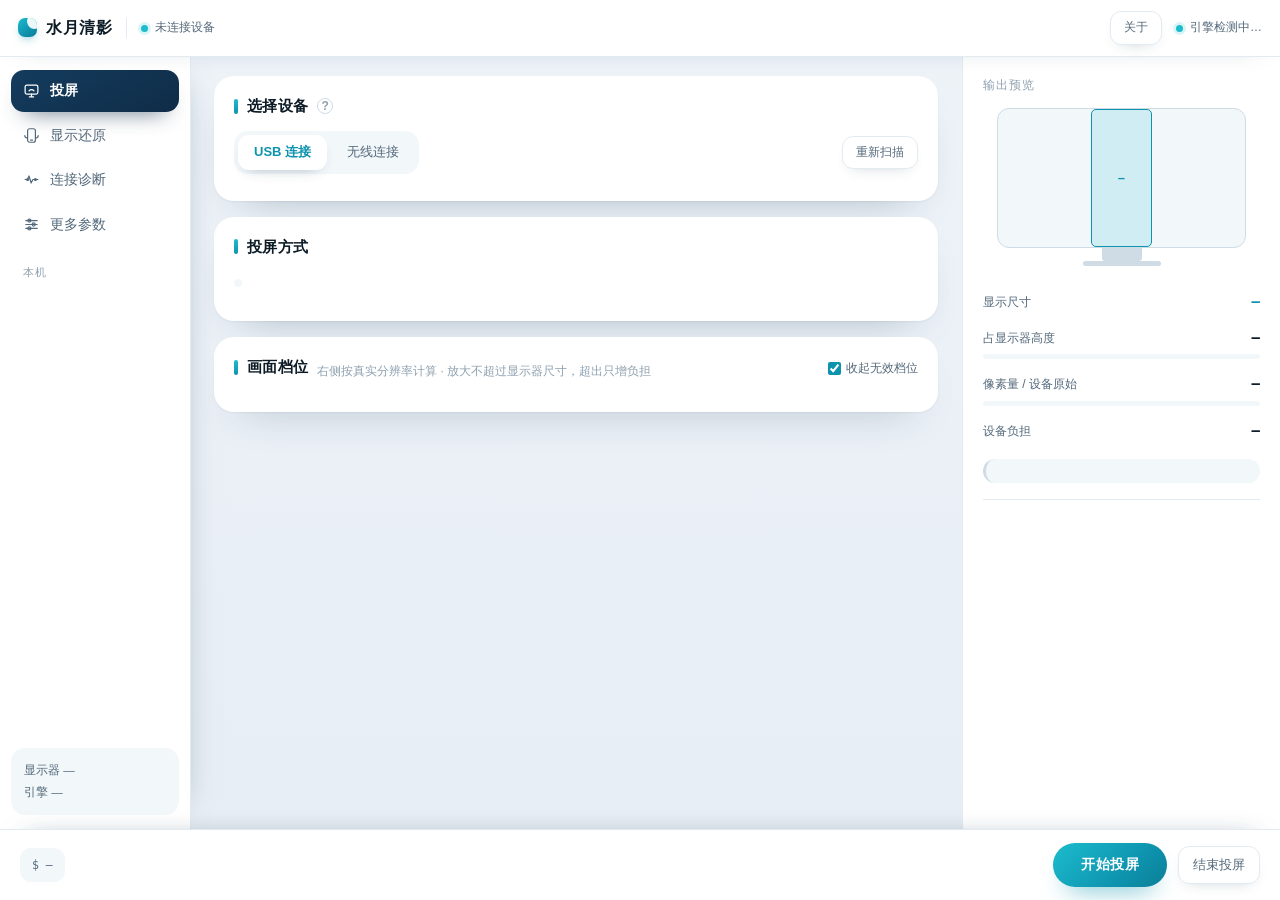
==== commit 70145f20: "Release 0.5.0: fix scan-induced wireless drops and reconnect in place - Never probe or disconnect a " ====
--- a/index.html
+++ b/index.html
@@ -271,6 +271,7 @@
       <a class="on" data-page="cast"><svg viewBox="0 0 24 24"><rect x="3" y="4.5" width="18" height="12.5" rx="2.5"/><path d="M9 21h6M12 17v4"/><path d="M8.5 12.5a4.5 4.5 0 0 1 7 0"/></svg><span>投屏</span></a>
       <a data-page="conn"><svg viewBox="0 0 24 24"><rect x="6.5" y="2.5" width="11" height="19" rx="2.8"/><path d="M10.5 18.5h3"/><path d="M2.5 12a3.5 3.5 0 0 0 3.5 3.5"/><path d="M21.5 12a3.5 3.5 0 0 1-3.5 3.5"/></svg><span>显示还原</span></a>
       <a data-page="diag"><svg viewBox="0 0 24 24"><path d="M3 12h3.5l2-5 3 10 2.5-5H21"/><circle cx="6.5" cy="12" r="1.4"/><circle cx="17.5" cy="12" r="1.4"/></svg><span>连接诊断</span></a>
+      <a data-page="opts"><svg viewBox="0 0 24 24"><path d="M4 6.5h16M4 12h16M4 17.5h16"/><circle cx="9" cy="6.5" r="2.2"/><circle cx="15" cy="12" r="2.2"/><circle cx="9" cy="17.5" r="2.2"/></svg><span>更多参数</span></a>
       <div class="grp">本机</div>
       <div class="meta" id="navMeta">显示器 —<br>引擎 —</div>
     </div>
@@ -329,28 +330,13 @@
           <div class="rows" id="tiers"></div>
           <div class="desc" id="tiersNote" hidden></div>
         </div>
-        <details class="disc">
-          <summary><span class="chev">▶</span>更多参数</summary>
-          <div class="fields">
-            <div class="field"><label>码率</label><select id="fBitrate"><option>12M</option><option>8M</option><option>16M</option><option>24M</option></select></div>
-            <div class="field"><label>帧率</label><select id="fFps"><option value="60">60</option><option value="30">30（更省性能）</option></select></div>
-            <div class="field"><label>窗口宽度（留空自动）</label><input id="fWinW" placeholder="如 720" maxlength="5" style="width:104px"></div>
-            <div class="field"><label>键盘<span class="tip inline">?<span class="bub"><p>想打中文，两条路：在手机上用自带输入法（默认的「系统注入」不会把手机输入法顶掉，点输入框就弹出来）；或者在电脑上复制、再到投屏窗口里按 Alt+V，把内容送进手机。</p><p>直接在电脑键盘上敲汉字，三种模式都上不去——投屏通道只认字母、数字和符号，汉字没有对应的键可发（实测系统自带的输入命令遇到汉字直接报错）。</p><p>「物理键盘」相当于给手机插了一把实体键盘，游戏按键更跟手，代价是手机输入法会被收起来。</p><p>「只看画面」不转发键盘：演示、看视频时不会误触；设备不接受键盘注入时也能用它先把画面看起来。</p><p>这里改了要关掉这一路重新开才生效。</p></span></span></label><select id="fKbd"><option value="sys">系统注入（推荐）</option><option value="hw">物理键盘（游戏按键）</option><option value="off">只看画面（不接管键盘）</option></select></div>
-          </div>
-          <div class="wr" style="margin-top:12px;gap:18px;flex-wrap:wrap">
-            <label class="chk"><input type="checkbox" id="chkTop"> 窗口置顶</label>
-            <label class="chk"><input type="checkbox" id="chkBorderless"> 无边框（用 Alt+Q 关闭）</label>
-            <label class="chk"><input type="checkbox" id="chkLegacy"> 电脑内容粘不进手机时勾选</label>
-            <label class="chk"><input type="checkbox" id="chkKeepAwake"> 投屏期间不让设备息屏</label>
-          </div>
-        </details>
-      </div>
+        </div>
 
       <!-- 应用投屏：从「投屏 → 应用投屏」进入的二级页面 -->
       <div class="page" id="pg-wins">
         <div class="sec">
           <div class="h"><button class="back" id="btnBackCast">‹ 返回投屏</button><b>应用投屏</b>
-            <span class="tip">?<span class="bub"><p>每个应用一块虚拟屏、一个独立窗口，电脑上可同时并排多个应用。</p><p>这块桌面由电脑键鼠操作，掌机自己的按键和触屏不控制它；电脑键盘默认走系统注入，输入法的键盘会弹在这块屏上，能直接打中文。想更跟手就在「投屏 → 更多参数 → 键盘」里改成物理键盘，改完要重开这一路。</p><p>竖屏应用会把自己的窗口转成竖的（实测 B站、微信都会），横屏应用保持横屏；<b>每多开一个窗口，编码负担累加一份</b>。</p><p>掌机的前端不会在第二块屏上画东西，那里会黑屏。</p></span></span>
+            <span class="tip">?<span class="bub"><p>每个应用一块虚拟屏、一个独立窗口，电脑上可同时并排多个应用。</p><p>这块桌面由电脑键鼠操作，掌机自己的按键和触屏不控制它；电脑键盘默认走系统注入，输入法的键盘会弹在这块屏上，能直接打中文。想更跟手就在「更多参数 → 键盘」里改成物理键盘，改完要重开这一路。</p><p>竖屏应用会把自己的窗口转成竖的（实测 B站、微信都会），横屏应用保持横屏；<b>每多开一个窗口，编码负担累加一份</b>。</p><p>掌机的前端不会在第二块屏上画东西，那里会黑屏。</p></span></span>
             <span style="flex:1"></span>
             <button class="iconbtn" id="btnVdClean">清理残留虚拟屏</button>
           </div>
@@ -393,7 +379,7 @@
       <!-- 显示还原 -->
       <div class="page" id="pg-conn">
         <div class="sec">
-          <div class="h"><b>分辨率还原</b><span>改过画面档位但没自动还原时用这里</span></div>
+          <div class="h"><b>分辨率还原</b><span>改过画面档位但没自动还原时用这里；先到「投屏」页选中设备</span></div>
           <div class="rows" id="restoreBox"></div>
           <label class="chk" style="margin-top:11px"><input type="checkbox" id="chkRestoreClose" checked> 结束投屏后还原设备参数</label>
         </div>
@@ -414,6 +400,29 @@
           <div class="wm" id="u2wMsg"></div>
           <div class="rows" id="u2wBox"></div>
           <button class="go" id="btnU2W" style="margin-top:10px">转成无线连接</button>
+        </div>
+      </div>
+      <!-- 更多参数 -->
+      <div class="page" id="pg-opts">
+        <div class="sec">
+          <div class="h"><b>画面</b><span>默认值就够用；改完对新开的投屏生效，已经在跑的关掉重开</span></div>
+          <div class="fields">
+            <div class="field"><label>码率</label><select id="fBitrate"><option>12M</option><option>8M</option><option>16M</option><option>24M</option></select></div>
+            <div class="field"><label>帧率</label><select id="fFps"><option value="60">60</option><option value="30">30（更省性能）</option></select></div>
+            <div class="field"><label>窗口宽度（留空自动）</label><input id="fWinW" placeholder="如 720" maxlength="5" style="width:104px"></div>
+          </div>
+        </div>
+        <div class="sec">
+          <div class="h"><b>键盘与窗口</b><span>键盘改了要关掉这一路重新开</span></div>
+          <div class="fields">
+            <div class="field"><label>键盘<span class="tip inline">?<span class="bub"><p>想打中文，两条路：在手机上用自带输入法（默认的「系统注入」不会把手机输入法顶掉，点输入框就弹出来）；或者在电脑上复制、再到投屏窗口里按 Alt+V，把内容送进手机。</p><p>直接在电脑键盘上敲汉字，三种模式都上不去——投屏通道只认字母、数字和符号，汉字没有对应的键可发（实测系统自带的输入命令遇到汉字直接报错）。</p><p>「物理键盘」相当于给手机插了一把实体键盘，游戏按键更跟手，代价是手机输入法会被收起来。</p><p>「只看画面」不转发键盘：演示、看视频时不会误触；设备不接受键盘注入时也能用它先把画面看起来。</p><p>这里改了要关掉这一路重新开才生效。</p></span></span></label><select id="fKbd"><option value="sys">系统注入（推荐）</option><option value="hw">物理键盘（游戏按键）</option><option value="off">只看画面（不接管键盘）</option></select></div>
+          </div>
+          <div class="wr" style="margin-top:12px;gap:18px;flex-wrap:wrap">
+            <label class="chk"><input type="checkbox" id="chkTop"> 窗口置顶</label>
+            <label class="chk"><input type="checkbox" id="chkBorderless"> 无边框（用 Alt+Q 关闭）</label>
+            <label class="chk"><input type="checkbox" id="chkLegacy"> 电脑内容粘不进手机时勾选</label>
+            <label class="chk"><input type="checkbox" id="chkKeepAwake"> 投屏期间不让设备息屏</label>
+          </div>
         </div>
       </div>
     </div>
@@ -474,7 +483,7 @@
         <span>让手机复制</span><kbd>Alt+C</kbd>
         <span>退出投屏</span><kbd>Alt+Q</kbd>
       </div>
-      <p class="kt">鼠标右键是返回，中键是主页，第四键是最近任务。这些键在投屏窗口上按才生效。打不进中文时：电脑上照常复制，到投屏窗口里按 Alt+V，它会把电脑上的内容送到手机再粘贴（安卓 7 以上）；还是粘不进就在「更多参数」里勾上「电脑内容粘不进手机时勾选」。</p>
+      <p class="kt">鼠标右键是返回，中键是主页，第四键是最近任务。这些键在投屏窗口上按才生效。打不进中文时：电脑上照常复制，到投屏窗口里按 Alt+V，它会把电脑上的内容送到手机再粘贴（安卓 7 以上）；还是粘不进就在「更多参数」页勾上「电脑内容粘不进手机时勾选」。</p>
     </div>
     <div class="ab-sep"></div>
     <div class="ab-don">
@@ -547,6 +556,7 @@
   appIcon: (id, pkg) => call('app-icon', { id, pkg }),
   appsLaunch: (o) => call('apps-launch', Object.assign({}, o, winOpts())),
   restore: (id) => call('restore', { id }),
+  restoreDefault: (id) => call('restore-default', { id }),
   kbdProbe: (id) => call('kbd-probe', { id }),
   kbdHardKeys: (id) => call('kbd-hardkb-settings', { id }),
   toWireless: (id) => call('to-wireless', { id }),
@@ -847,19 +857,35 @@
 }
 async function renderConn() {
   const st = await api.state();
-  $('restoreBox').innerHTML = st
-    ? `<div class="row wrap"><span class="ic">${IC.undo}</span><div><div class="nm">有未还原的改动</div><div class="mt">设备 ${esc(st.id)} · 应还原成 ${esc(st.sizeOverride || '原样')} / ${esc(st.dpiOverride || '原样')}</div></div>
-       <span class="sp"></span><button class="b2" id="btnDoRestore">还原</button></div>`
-    : `<div class="row wrap"><span class="ic">${IC.undo}</span><div><div class="nm">没有未还原的记录</div><div class="mt">需要强制写回设备原本的分辨率与显示大小时用</div></div>
-       <span class="sp"></span><button class="b2" id="btnDoRestore">还原</button></div>`;
+  $('restoreBox').innerHTML = `<div class="row wrap"><span class="ic">${IC.undo}</span>
+    <div><div class="nm">${st ? '写回上次记录的原状态' : '没有未还原的记录'}</div>
+    <div class="mt">${st ? `设备 ${esc(st.id)} · 应还原成 ${esc(st.sizeOverride || '原样')} / ${esc(st.dpiOverride || '原样')}` : '按这台设备上次记下的原始状态写回；记录本身有问题时用「恢复默认」'}</div></div>
+    <span class="sp"></span>
+    <button class="b2" id="btnDoRestore">还原</button>
+    <button class="b2" id="btnDoReset">恢复默认</button></div>
+    <div class="desc" style="margin-top:8px">「还原」写回上次记录的原状态。如果这份记录本身就是放大后的尺寸，还原不会有变化；要直接回到设备自己的物理分辨率和显示大小，用「恢复默认」。</div>`;
+  const pickId = () => {
+    const d = cur();
+    return (d && d.id) || (st && st.id) || '';
+  };
   $('btnDoRestore').onclick = async () => {
     // 设备可能已经断开，但「有未还原的改动」记录里存着当时的地址：优先用在线设备，其次用记录地址
-    const d = cur();
-    const id = (d && d.id) || (st && st.id) || '';
+    const id = pickId();
     if (!id) return toast('没有在线设备，无法还原', true);
     const r = await api.restore(id);
     if (r && r.error) return toast(r.error, true);
+    if (r && r.noop) return toast('记录的原状态就是当前这个分辨率，还原不会有变化。要回到设备本身的物理分辨率，用「恢复默认」。', true);
     toast('已还原设备分辨率与显示大小');
+    await refresh();
+  };
+  $('btnDoReset').onclick = async () => {
+    const btn = $('btnDoReset');
+    const id = pickId();
+    if (!id) return toast('没有在线设备，无法恢复默认', true);
+    btn.disabled = true; btn.textContent = '恢复中…';
+    const r = await api.restoreDefault(id);
+    if (r && r.error) { btn.disabled = false; btn.textContent = '恢复默认'; return toast(r.error, true); }
+    toast('已恢复默认显示：' + (r.currentSize || '—') + ' · ' + (r.currentDpi || '—') + 'dpi');
     await refresh();
   };
 }
